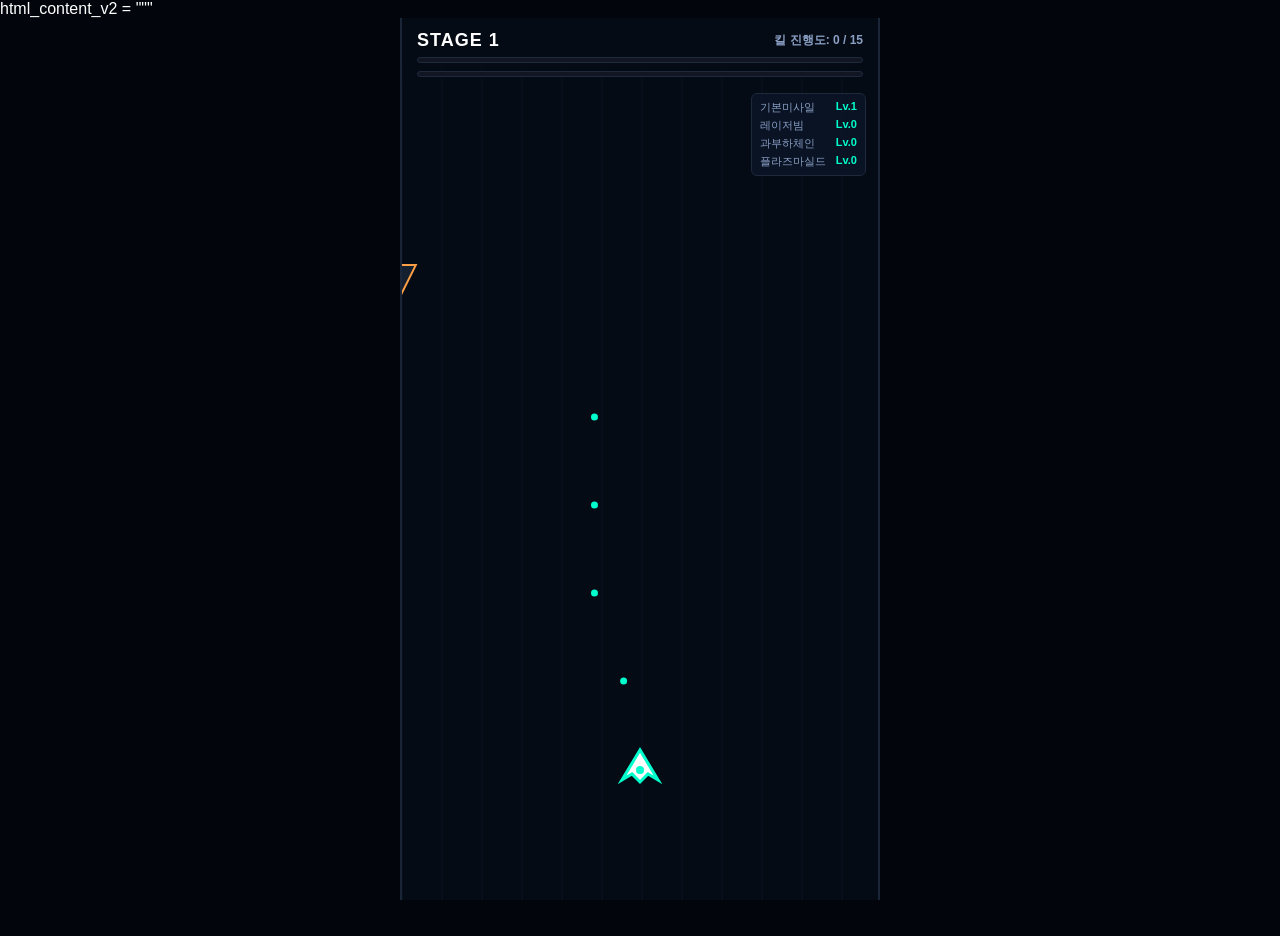
==== index.html @ 06b81f5c "Update index.html" ====
html_content_v2 = """<!DOCTYPE html>
<html lang="ko">
<head>
    <meta charset="UTF-8">
    <meta name="viewport" content="width=device-width, initial-scale=1.0, user-scalable=no">
    <title>Project Airforce Rogue - Upgrade Build</title>
    <style>
        * {
            box-sizing: border-box;
            user-select: none;
            -webkit-user-select: none;
            margin: 0;
            padding: 0;
        }
        body, html {
            width: 100%;
            height: 100%;
            overflow: hidden;
            background-color: #02060c;
            font-family: -apple-system, BlinkMacSystemFont, "Segoe UI", Roboto, Arial, sans-serif;
            color: #ffffff;
        }
        #game-container {
            position: relative;
            width: 100%;
            height: 100%;
            max-width: 480px;
            margin: 0 auto;
            background-color: #050b14;
            border-left: 2px solid #1a2638;
            border-right: 2px solid #1a2638;
            overflow: hidden;
        }
        /* HUD UI */
        #hud {
            position: absolute;
            top: 0;
            left: 0;
            width: 100%;
            padding: 12px 15px;
            z-index: 10;
            background: linear-gradient(to bottom, rgba(5,11,20,1) 60%, rgba(5,11,20,0));
        }
        .hud-row {
            display: flex;
            justify-content: space-between;
            align-items: center;
            margin-bottom: 6px;
        }
        #stage-info {
            font-size: 18px;
            font-weight: 900;
            color: #ffffff;
            letter-spacing: 1px;
        }
        #stage-progress-text {
            font-size: 12px;
            color: #8a9fc4;
            font-weight: bold;
        }
        #progress-bar-container {
            width: 100%;
            height: 6px;
            background-color: #111622;
            border-radius: 3px;
            overflow: hidden;
            border: 1px solid #1f293d;
            margin-bottom: 8px;
        }
        #progress-bar {
            width: 0%;
            height: 100%;
            background: linear-gradient(90deg, #ff9f43, #ff4757);
            transition: width 0.1s linear;
        }
        #xp-bar-container {
            width: 100%;
            height: 6px;
            background-color: #111622;
            border-radius: 3px;
            overflow: hidden;
            border: 1px solid #1f293d;
        }
        #xp-bar {
            width: 0%;
            height: 100%;
            background-color: #00ffcc;
            box-shadow: 0 0 8px #00ffcc;
        }
        /* 인게임 스킬 상태판 (우측 상단 상시 노출) */
        #skill-status-panel {
            position: absolute;
            top: 75px;
            right: 12px;
            z-index: 9;
            background: rgba(11, 22, 42, 0.75);
            border: 1px solid #1f293d;
            border-radius: 6px;
            padding: 6px 8px;
            font-size: 11px;
            pointer-events: none;
            display: flex;
            flex-direction: column;
            gap: 3px;
        }
        .status-item {
            display: flex;
            justify-content: space-between;
            gap: 10px;
        }
        .status-name { color: #8a9fc4; }
        .status-lvl { color: #00ffcc; font-weight: bold; }
        .status-ev { color: #ff4757; font-weight: bold; }

        /* Canvas */
        canvas {
            display: block;
            width: 100%;
            height: 100%;
        }

        /* Modals & Popups */
        .modal {
            display: none;
            position: absolute;
            top: 0;
            left: 0;
            width: 100%;
            height: 100%;
            background-color: rgba(3, 8, 16, 0.88);
            backdrop-filter: blur(5px);
            -webkit-backdrop-filter: blur(5px);
            z-index: 20;
            flex-direction: column;
            justify-content: center;
            align-items: center;
            padding: 20px;
        }
        .modal-title {
            font-size: 22px;
            font-weight: 900;
            color: #00ffcc;
            margin-bottom: 5px;
            text-align: center;
        }
        .timer-notice {
            font-size: 13px;
            color: #ff9f43;
            margin-bottom: 20px;
            font-weight: bold;
        }
        .card {
            width: 100%;
            max-width: 340px;
            background-color: #0f1b30;
            border: 2px solid #233554;
            border-radius: 10px;
            margin-bottom: 12px;
            padding: 14px;
            cursor: pointer;
            position: relative;
            transition: transform 0.1s ease, border-color 0.1s ease;
        }
        .card:active {
            transform: scale(0.96);
            border-color: #00ffcc;
        }
        .card-title {
            font-size: 15px;
            font-weight: bold;
            color: #00ffcc;
            margin-bottom: 4px;
        }
        .card-desc {
            font-size: 12px;
            color: #cbd5e1;
            line-height: 1.4;
        }

        /* 격납고 상점 내부 */
        .gold-display {
            font-size: 30px;
            font-weight: bold;
            color: #ffd32a;
            margin-bottom: 15px;
        }
        .stats-shop {
            width: 100%;
            max-width: 340px;
            margin-bottom: 25px;
        }
        .shop-item {
            display: flex;
            justify-content: space-between;
            align-items: center;
            background-color: #0f1b30;
            padding: 12px 14px;
            border-radius: 8px;
            margin-bottom: 8px;
            border: 1px solid #1f293d;
        }
        .shop-name { font-size: 13px; font-weight: bold; }
        .shop-level { font-size: 11px; color: #8a9fc4; margin-top: 2px; display: block;}
        .btn-upgrade {
            background-color: #ffd32a;
            color: #02060c;
            border: none;
            padding: 6px 12px;
            font-weight: bold;
            font-size: 12px;
            border-radius: 5px;
        }
        .btn-action {
            width: 220px;
            height: 48px;
            background-color: #00ffcc;
            color: #02060c;
            border: none;
            border-radius: 6px;
            font-size: 15px;
            font-weight: bold;
            cursor: pointer;
            box-shadow: 0 0 15px rgba(0, 255, 204, 0.4);
        }
    </style>
</head>
<body>

<div id="game-container">
    <div id="hud">
        <div class="hud-row">
            <div id="stage-info">STAGE 1</div>
            <div id="stage-progress-text">킬 진행도: 0 / 15</div>
        </div>
        <div id="progress-bar-container"><div id="progress-bar"></div></div>
        <div id="xp-bar-container"><div id="xp-bar"></div></div>
    </div>

    <div id="skill-status-panel">
        <div class="status-item"><span class="status-name">기본미사일</span><span class="status-lvl" id="st-m">Lv.1</span></div>
        <div class="status-item"><span class="status-name">레이저빔</span><span class="status-lvl" id="st-l">Lv.0</span></div>
        <div class="status-item"><span class="status-name">과부하체인</span><span class="status-lvl" id="st-c">Lv.0</span></div>
        <div class="status-item"><span class="status-name">플라즈마실드</span><span class="status-lvl" id="st-s">Lv.0</span></div>
    </div>

    <canvas id="gameCanvas"></canvas>

    <div id="level-modal" class="modal">
        <div class="modal-title">전투 강화 스킬 획득</div>
        <div class="timer-notice" id="level-timer">자동 선택까지 5초 남음</div>
        <div id="card-list" style="width: 100%; display: flex; flex-direction: column; align-items: center;"></div>
    </div>

    <div id="gameover-screen" class="modal">
        <div class="modal-title" style="color: #ff4757;">기체 대파됨</div>
        <div class="timer-notice" id="gameover-timer">자동 재출격까지 5초 남음</div>
        <div class="gold-display" id="total-gold">0 G</div>
        
        <div class="stats-shop">
            <div class="shop-item">
                <div><span class="shop-name">공격력 강화 (+5)</span><span class="shop-level" id="lvl-atk">Lv.1</span></div>
                <button class="btn-upgrade" id="btn-buy-atk" onclick="buyMeta('atk')">500 G</button>
            </div>
            <div class="shop-item">
                <div><span class="shop-name">최대 내구도 (+50)</span><span class="shop-level" id="lvl-hp">Lv.1</span></div>
                <button class="btn-upgrade" id="btn-buy-hp" onclick="buyMeta('hp')">400 G</button>
            </div>
        </div>
        <button class="btn-action" onclick="restartGame()">즉시 재출격</button>
    </div>
</div>

<script>
    const canvas = document.getElementById('gameCanvas');
    const ctx = canvas.getContext('2d');
    
    // UI elements
    const xpBar = document.getElementById('xp-bar');
    const progressBar = document.getElementById('progress-bar');
    const stageInfo = document.getElementById('stage-info');
    const stageProgressText = document.getElementById('stage-progress-text');
    const levelModal = document.getElementById('level-modal');
    const cardList = document.getElementById('card-list');
    const levelTimerView = document.getElementById('level-timer');
    const gameoverScreen = document.getElementById('gameover-screen');
    const gameoverTimerView = document.getElementById('gameover-timer');
    const totalGoldDisplay = document.getElementById('total-gold');

    function resize() {
        const container = document.getElementById('game-container');
        canvas.width = container.clientWidth;
        canvas.height = container.clientHeight;
    }
    window.addEventListener('resize', resize);
    resize();

    // GAME STATE
    let gameState = 'PLAY'; // PLAY, LEVEL_UP, GAMEOVER
    let stage = 1;
    let stageKills = 0;
    let killsRequired = 15;
    let goldEarned = 0;
    
    let modalTimer = null;
    let modalSecondsLeft = 5;

    // Meta Upgrades
    let meta = { atkLevel: 1, hpLevel: 1, gold: 2000 };

    // Player Configuration (자유 기동 + 진화 비주얼 지원)
    let player = {
        x: canvas.width / 2,
        y: canvas.height - 150,
        targetX: canvas.width / 2,
        targetY: canvas.height - 150,
        width: 45,
        height: 42,
        hp: 100,
        maxHp: 100,
        xp: 0,
        nextXp: 100,
        baseAtk: 15,
        atkSpeed: 260,
        lastShot: 0
    };

    let skills = { SK_M: 1, SK_L: 0, SK_C: 0, SK_S: 0, EV_M: 0, EV_L: 0 };

    let playerBullets = [];
    let enemies = [];
    let enemyBullets = [];
    let particles = [];
    let chainLightnings = [];
    let shieldAngle = 0;

    // 마우스/터치 자유 기동 좌표 갱신
    canvas.addEventListener('mousemove', (e) => {
        let rect = canvas.getBoundingClientRect();
        player.targetX = e.clientX - rect.left;
        player.targetY = e.clientY - rect.top;
    });
    canvas.addEventListener('touchmove', (e) => {
        if(e.touches.length > 0) {
            let rect = canvas.getBoundingClientRect();
            player.targetX = e.touches[0].clientX - rect.left;
            player.targetY = e.touches[0].top - rect.top;
        }
    });

    function initRun() {
        player.maxHp = 100 + (meta.hpLevel - 1) * 50;
        player.hp = player.maxHp;
        player.baseAtk = 15 + (meta.atkLevel - 1) * 5;
        player.x = canvas.width / 2;
        player.y = canvas.height - 150;
        player.targetX = player.x;
        player.targetY = player.y;
        player.xp = 0;
        player.nextXp = 100;
        
        stage = 1;
        stageKills = 0;
        killsRequired = 15;
        goldEarned = 0;

        skills = { SK_M: 1, SK_L: 0, SK_C: 0, SK_S: 0, EV_M: 0, EV_L: 0 };
        playerBullets = [];
        enemies = [];
        enemyBullets = [];
        particles = [];
        chainLightnings = [];
        updateStatusPanel();
    }

    function updateStatusPanel() {
        document.getElementById('st-m').innerText = skills.EV_M ? '진화' : `Lv.${skills.SK_M}`;
        document.getElementById('st-l').innerText = skills.EV_L ? '진화' : `Lv.${skills.SK_L}`;
        document.getElementById('st-c').innerText = `Lv.${skills.SK_C}`;
        document.getElementById('st-s').innerText = `Lv.${skills.SK_S}`;
        stageInfo.innerText = `STAGE ${stage}`;
        stageProgressText.innerText = `킬 진행도: ${stageKills} / ${killsRequired}`;
        progressBar.style.width = `${(stageKills / killsRequired) * 100}%`;
        xpBar.style.width = `${(player.xp / player.nextXp) * 100}%`;
    }

    // ENEMY GENERATION (사방 배치 강화형)
    let lastSpawn = 0;
    let spawnInterval = 900; // 쾌속 스폰 패턴

    function spawnEnemyUnit() {
        if (gameState !== 'PLAY') return;
        
        // 70% 상단 정면 배치, 15% 좌측 기습, 15% 우측 기습
        let randType = Math.random();
        let startX, startY, vx, vy;
        let isBomber = Math.random() > 0.8;

        if (randType < 0.7) {
            startX = Math.random() * (canvas.width - 40) + 20;
            startY = -30;
            vx = (Math.random() - 0.5) * 0.6;
            vy = isBomber ? 0.8 : 1.6;
        } else if (randType < 0.85) { // 좌측 사이드 배치
            startX = -20;
            startY = Math.random() * (canvas.height * 0.4);
            vx = Math.random() * 0.8 + 0.5;
            vy = Math.random() * 0.8 + 0.8;
        } else { // 우측 사이드 배치
            startX = canvas.width + 20;
            startY = Math.random() * (canvas.height * 0.4);
            vx = -(Math.random() * 0.8 + 0.5);
            vy = Math.random() * 0.8 + 0.8;
        }

        enemies.push({
            id: Math.random().toString(),
            x: startX,
            y: startY,
            vx: vx,
            vy: vy,
            width: isBomber ? 48 : 32,
            height: isBomber ? 40 : 32,
            hp: isBomber ? 50 + stage * 25 : 15 + stage * 8,
            type: isBomber ? 'BOMBER' : 'SCOUT',
            lastShot: 0,
            shotInterval: isBomber ? 1500 : 2500
        });
    }

    // WEAPON FIRE SYSTEM (정밀 레이저 및 전이 체인 탑재)
    function fireWeapons() {
        // 1. 유도 미사일 / 클러스터 진화탄
        if (skills.EV_M > 0) {
            playerBullets.push({ x: player.x, y: player.y - 15, type: 'CLUSTER', damage: player.baseAtk * 2.5, vx: 0, vy: -6 });
        } else {
            let count = skills.SK_M;
            for (let i = 0; i < count; i++) {
                let spreadX = (i - (count - 1) / 2) * 14;
                playerBullets.push({ x: player.x + spreadX, y: player.y - 10, type: 'MISSILE', damage: player.baseAtk, vx: spreadX * 0.08, vy: -5.5 });
            }
        }

        // 2. 레이저 조사 패턴 (레이저 활성화 상태일 경우 무기 발사 주기 타이밍마다 굵은 광선 투사체 일시 인스턴스화)
        if (skills.EV_L > 0) {
            playerBullets.push({ x: player.x, y: player.y - 25, type: 'PRISM_LASER', damage: player.baseAtk * 0.5 });
        } else if (skills.SK_L > 0) {
            playerBullets.push({ x: player.x, y: player.y - 20, type: 'BASE_LASER', damage: player.baseAtk * (0.8 + skills.SK_L * 0.2) * 0.2 });
        }
    }

    // LEVEL UP MODAL PROCESS (5초 자동 카운트다운)
    function triggerLevelUp() {
        gameState = 'LEVEL_UP';
        levelModal.style.display = 'flex';
        cardList.innerHTML = '';
        
        let pool = [];
        // 진화 조건 판단 연산
        if (skills.SK_M === 5 && skills.SK_C >= 1 && skills.EV_M === 0) pool.push({ id: 'EV_M', name: '★진화★ 클러스터 미사일', desc: '유도탄이 거대탄으로 강화되며 적중 시 4개 미사일로 폭발 분열!' });
        if (skills.SK_L === 5 && skills.SK_M >= 1 && skills.EV_L === 0) pool.push({ id: 'EV_L', name: '★진화★ 프리즘 레이저', desc: '화이트 코어 레이저 관통 광선 발사. 적 격추 시 주변 적에게 전격 유도 도탄!' });

        if (skills.SK_M < 5 && skills.EV_M === 0) pool.push({ id: 'SK_M', name: `유도 미사일 Lv.${skills.SK_M+1}`, desc: `동시 유도탄 발사 수 추가 고속 난사` });
        if (skills.SK_L < 5 && skills.EV_L === 0) pool.push({ id: 'SK_L', name: `레이저 빔 Lv.${skills.SK_L+1}`, desc: `전방을 상시 일직선 관통하는 지속 피해 레이저 해제 및 강화` });
        if (skills.SK_C < 5) pool.push({ id: 'SK_C', name: `과부하 체인 Lv.${skills.SK_C+1}`, desc: `적 격추 시 주변 드론에게 전이 전격 발동 확률 및 위력 증가` });
        if (skills.SK_S < 3) pool.push({ id: 'SK_S', name: `플라즈마 실드 Lv.${skills.SK_S+1}`, desc: `기체 주변을 회전하며 적의 탄환을 파괴하는 방어 장벽 조립` });

        if(pool.length === 0) pool.push({ id: 'HEAL', name: '자가 수리 연산', desc: '장갑 내구도를 즉시 40% 즉시 복구합니다.' });

        let randomCards = pool.sort(() => 0.5 - Math.random()).slice(0, 3);
        randomCards.forEach((c, idx) => {
            let cardDiv = document.createElement('div');
            cardDiv.className = 'card';
            cardDiv.innerHTML = `<div class="card-title">${c.name}</div><div class="card-desc">${c.desc}</div>`;
            cardDiv.onclick = () => selectSkill(c.id);
            cardList.appendChild(cardDiv);
        });

        modalSecondsLeft = 5;
        levelTimerView.innerText = `자동 선택까지 ${modalSecondsLeft}초 남음`;
        
        clearInterval(modalTimer);
        modalTimer = setInterval(() => {
            modalSecondsLeft--;
            levelTimerView.innerText = `자동 선택까지 ${modalSecondsLeft}초 남음`;
            if(modalSecondsLeft <= 0) {
                clearInterval(modalTimer);
                selectSkill(randomCards[0].id); // 첫번째 카드 강제 자동 조립
            }
        }, 1000);
    }

    function selectSkill(id) {
        clearInterval(modalTimer);
        if (id === 'HEAL') {
            player.hp = Math.min(player.maxHp, player.hp + player.maxHp * 0.4);
        } else {
            skills[id]++;
        }
        levelModal.style.display = 'none';
        gameState = 'PLAY';
        updateStatusPanel();
    }

    // GAMEOVER AUTO RESPAWN
    function triggerGameOver() {
        gameState = 'GAMEOVER';
        meta.gold += goldEarned;
        totalGoldDisplay.innerText = `${goldEarned} G 획득 (보유 잔액: ${meta.gold} G)`;
        
        document.getElementById('lvl-atk').innerText = `Lv.${meta.atkLevel}`;
        document.getElementById('lvl-hp').innerText = `Lv.${meta.hpLevel}`;
        document.getElementById('btn-buy-atk').innerText = `${Math.floor(500 * Math.pow(meta.atkLevel, 1.5))} G`;
        document.getElementById('btn-buy-hp').innerText = `${Math.floor(400 * Math.pow(meta.hpLevel, 1.4))} G`;
        gameoverScreen.style.display = 'flex';

        modalSecondsLeft = 5;
        gameoverTimerView.innerText = `자동 재출격까지 ${modalSecondsLeft}초 남음`;
        
        clearInterval(modalTimer);
        modalTimer = setInterval(() => {
            modalSecondsLeft--;
            gameoverTimerView.innerText = `자동 재출격까지 ${modalSecondsLeft}초 남음`;
            if (modalSecondsLeft <= 0) {
                clearInterval(modalTimer);
                restartGame();
            }
        }, 1000);
    }

    window.buyMeta = function(type) {
        if(type === 'atk') {
            let cost = Math.floor(500 * Math.pow(meta.atkLevel, 1.5));
            if(meta.gold >= cost) { meta.gold -= cost; meta.atkLevel++; }
        } else {
            let cost = Math.floor(400 * Math.pow(meta.hpLevel, 1.4));
            if(meta.gold >= cost) { meta.gold -= cost; meta.hpLevel++; }
        }
        triggerGameOver();
    }

    window.restartGame = function() {
        clearInterval(modalTimer);
        gameoverScreen.style.display = 'none';
        initRun();
        gameState = 'PLAY';
    }

    // ENGINE UPDATE LOOP
    function loop(now) {
        if (gameState === 'PLAY') {
            // 사방 배치형 적 스폰 처리
            if (now - lastSpawn > spawnInterval) {
                spawnEnemyUnit();
                lastSpawn = now;
            }

            // 기체 자유 보정 이동 (완전 부드러운 Lerp 기동 연산)
            player.x += (player.targetX - player.x) * 0.12;
            player.y += (player.targetY - player.y) * 0.12;
            // 바운더리 제한 구속
            player.x = Math.max(25, Math.min(canvas.width - 25, player.x));
            player.y = Math.max(100, Math.min(canvas.height - 50, player.y));

            // 기본 자동 사격 처리 트리거
            if (now - player.lastShot > player.atkSpeed) {
                fireWeapons();
                player.lastShot = now;
            }

            shieldAngle += 0.05;

            // 아군 탄환 이동 및 레이저 소멸 처리
            playerBullets.forEach((b, idx) => {
                if(b.type === 'MISSILE' || b.type === 'CLUSTER') {
                    b.x += b.vx; b.y += b.vy;
                    if(enemies.length > 0 && b.type === 'MISSILE') {
                        b.vx += Math.sign(enemies[0].x - b.x) * 0.18; // 유도 보정 연산 강화
                    }
                    if(b.y < -30 || b.x < -30 || b.x > canvas.width + 30) playerBullets.splice(idx, 1);
                } else {
                    // 레이저는 즉시 프레임 충돌 계산 후 소멸
                    enemies.forEach(e => {
                        if(Math.abs(e.x - b.x) < e.width/2 + 8 && e.y < player.y) {
                            e.hp -= b.damage;
                            if(Math.random() > 0.85) particles.push({ x: e.x, y: e.y, vx: (Math.random()-0.5)*3, vy: (Math.random()-0.5)*3, radius: Math.random()*2+1, color: '#00ffcc', alpha: 1 });
                        }
                    });
                    playerBullets.splice(idx, 1);
                }
            });

            // 적 유닛 사이클 연산
            enemies.forEach((e, eIdx) => {
                e.x += e.vx; e.y += e.vy;

                // 적 포탄 격출 발사
                if(now - e.lastShot > e.shotInterval) {
                    enemyBullets.push({ x: e.x, y: e.y + 12, vy: 3.2 });
                    e.lastShot = now;
                }

                // 미사일 충돌 물리 체크
                playerBullets.forEach((b, bIdx) => {
                    if(b.type === 'MISSILE' || b.type === 'CLUSTER') {
                        if (Math.hypot(b.x - e.x, b.y - e.y) < (e.width/2 + 8)) {
                            e.hp -= b.damage;
                            playerBullets.splice(bIdx, 1);

                            if(b.type === 'CLUSTER') { // 분열 파편 미사일 분출 트리거
                                for(let d=0; d<4; d++) {
                                    let angle = (Math.PI/2) + (d - 1.5) * 0.45;
                                    playerBullets.push({ x: b.x, y: b.y, type: 'MISSILE', damage: b.damage * 0.4, vx: Math.cos(angle)*4, vy: -Math.sin(angle)*4 });
                                }
                            }
                            for(let p=0; p<4; p++) particles.push({ x: e.x, y: e.y, vx: (Math.random()-0.5)*4, vy: (Math.random()-0.5)*4, radius: Math.random()*2+1, color: '#ff4757', alpha: 1 });
                        }
                    }
                });

                // 사망 처리 루프 (과부하 연쇄 체인 핵심 로직 복구 완료)
                if (e.hp <= 0) {
                    let reward = e.type === 'BOMBER' ? 60 : 25;
                    goldEarned += reward;
                    player.xp += e.type === 'BOMBER' ? 35 : 20;
                    stageKills++;

                    // 💥 과부하 체인 복구 핵심 알고리즘: 확률에 따라 정밀 체인 라이닝 객체 스폰 및 주변 연쇄 적 타격
                    if (skills.SK_C > 0) {
                        let chainProbability = 0.15 + (skills.SK_C * 0.07); // 레벨별 정밀 연산
                        if (Math.random() < chainProbability) {
                            let targets = [];
                            enemies.forEach(other => {
                                if (other.id !== e.id && Math.hypot(other.x - e.x, other.y - e.y) < 180) {
                                    targets.push(other);
                                }
                            });
                            // 최대 3개 개체 연결 피해 연산
                            targets.slice(0, 3).forEach(t => {
                                t.hp -= (player.baseAtk * (0.8 + skills.SK_C * 0.2));
                                chainLightnings.push({ x1: e.x, y1: e.y, x2: t.x, y2: t.y, alpha: 1.0 });
                            });
                        }
                    }

                    // 프리즘 레이저 도탄 진화 연출 대응
                    if (skills.EV_L > 0 && Math.random() > 0.4) {
                        enemies.forEach(other => {
                            if(other.id !== e.id && Math.hypot(other.x - e.x, other.y - e.y) < 140) {
                                other.hp -= player.baseAtk * 1.2;
                                chainLightnings.push({ x1: e.x, y1: e.y, x2: other.x, y2: other.y, alpha: 1.0, color: '#ffffff' });
                            }
                        });
                    }

                    enemies.splice(eIdx, 1);
                    updateStatusPanel();
                    return;
                }

                // 기체 충돌 패널티 및 하단 라인 돌파 누락 스위치 온
                if (Math.hypot(e.x - player.x, e.y - player.y) < (player.width/2 + e.width/2 - 5)) {
                    player.hp -= 20;
                    enemies.splice(eIdx, 1);
                    if(player.hp <= 0) triggerGameOver();
                    updateStatusPanel();
                }

                if (e.y > canvas.height + 30) {
                    player.hp -= 10; // 무단 돌파 시 기체 라이프 패널티 차감 규격 적용
                    enemies.splice(eIdx, 1);
                    if(player.hp <= 0) triggerGameOver();
                    updateStatusPanel();
                }
            });

            // 적 탄환 및 실드 차단 물리 검증
            enemyBullets.forEach((eb, ebIdx) => {
                eb.y += eb.vy;

                if (skills.SK_S > 0) {
                    let orbitRadius = 45 + skills.SK_S * 5;
                    let shieldX = player.x + Math.cos(shieldAngle) * orbitRadius;
                    let shieldY = player.y + Math.sin(shieldAngle) * orbitRadius;
                    if (Math.hypot(eb.x - shieldX, eb.y - shieldY) < (14 + skills.SK_S * 2)) {
                        enemyBullets.splice(ebIdx, 1);
                        for(let p=0; p<3; p++) particles.push({ x: shieldX, y: shieldY, vx: (Math.random()-0.5)*3, vy: (Math.random()-0.5)*3, radius: 1.5, color: '#341f97', alpha: 1 });
                        return;
                    }
                }

                if (Math.hypot(eb.x - player.x, eb.y - player.y) < (player.width / 2 + 4)) {
                    player.hp -= 10;
                    enemyBullets.splice(ebIdx, 1);
                    if (player.hp <= 0) triggerGameOver();
                    updateStatusPanel();
                }

                if (eb.y > canvas.height + 20) enemyBullets.splice(ebIdx, 1);
            });

            // 연쇄 이펙트 및 파티클 감쇠 연산
            chainLightnings.forEach((cl, idx) => {
                cl.alpha -= 0.08;
                if(cl.alpha <= 0) chainLightnings.splice(idx, 1);
            });
            particles.forEach((p, idx) => {
                p.x += p.vx; p.y += p.vy; p.alpha -= 0.03;
                if(p.alpha <= 0) particles.splice(idx, 1);
            });

            // 스테이지 무한 기획 전환 클리어 루프
            if (stageKills >= killsRequired) {
                stage++;
                stageKills = 0;
                killsRequired = Math.floor(killsRequired * 1.25);
                spawnInterval = Math.max(450, spawnInterval - 80); // 가속 배치 패턴화
                updateStatusPanel();
            }

            // 경험치 충족 트리거
            if (player.xp >= player.nextXp) {
                player.xp -= player.nextXp;
                player.nextXp = Math.floor(player.nextXp * 1.25);
                triggerLevelUp();
                updateStatusPanel();
            }
        }

        // --- GRAPHICS RENDER ENGINE ---
        ctx.clearRect(0, 0, canvas.width, canvas.height);

        // 그리드 테크 배경선
        ctx.strokeStyle = '#0a1424'; ctx.lineWidth = 1;
        for (let i = 0; i < canvas.width; i += 40) {
            ctx.beginPath(); ctx.moveTo(i, 0); ctx.lineTo(i, canvas.height); ctx.stroke();
        }

        // 과부하 체인 번개 이펙트 실시간 드로잉
        chainLightnings.forEach(cl => {
            ctx.strokeStyle = cl.color ? cl.color : 'rgba(255, 159, 67, ' + cl.alpha + ')';
            ctx.lineWidth = cl.color ? 4 : 2;
            ctx.beginPath();
            ctx.moveTo(cl.x1, cl.y1);
            // 지그재그 전격 왜곡선 구현
            let midX = (cl.x1 + cl.x2)/2 + (Math.random()-0.5)*20;
            let midY = (cl.y1 + cl.y2)/2 + (Math.random()-0.5)*20;
            ctx.lineTo(midX, midY);
            ctx.lineTo(cl.x2, cl.y2);
            ctx.stroke();
        });

        // 실드 장벽 드로잉
        if (gameState === 'PLAY' && skills.SK_S > 0) {
            let orbitRadius = 45 + skills.SK_S * 5;
            let shieldX = player.x + Math.cos(shieldAngle) * orbitRadius;
            let shieldY = player.y + Math.sin(shieldAngle) * orbitRadius;
            ctx.beginPath();
            ctx.arc(shieldX, shieldY, 8 + skills.SK_S * 2, 0, Math.PI * 2);
            ctx.fillStyle = 'rgba(52, 31, 151, 0.5)'; ctx.fill();
            ctx.strokeStyle = '#5f27cd'; ctx.lineWidth = 2; ctx.stroke();
        }

        // 아군 투사체 렌더링
        playerBullets.forEach(b => {
            if (b.type === 'BASE_LASER' || b.type === 'PRISM_LASER') {
                ctx.strokeStyle = b.type === 'PRISM_LASER' ? '#ffffff' : '#00ffcc';
                ctx.lineWidth = b.type === 'PRISM_LASER' ? 14 : 6;
                ctx.shadowBlur = 10; ctx.shadowColor = '#00ffcc';
                ctx.beginPath(); ctx.moveTo(b.x, b.y); ctx.lineTo(b.x, 0); ctx.stroke();
                ctx.shadowBlur = 0;
            } else {
                ctx.fillStyle = b.type === 'CLUSTER' ? '#ff9f43' : '#00ffcc';
                ctx.beginPath(); ctx.arc(b.x, b.y, b.type === 'CLUSTER' ? 6 : 3.5, 0, Math.PI * 2); ctx.fill();
            }
        });

        // 적 탄환
        enemyBullets.forEach(eb => {
            ctx.fillStyle = '#ff4757'; ctx.beginPath(); ctx.arc(eb.x, eb.y, 4, 0, Math.PI*2); ctx.fill();
        });

        // 적 기체 외형 그리기
        enemies.forEach(e => {
            ctx.fillStyle = e.type === 'BOMBER' ? '#2f191e' : '#141f30';
            ctx.strokeStyle = e.type === 'BOMBER' ? '#ff4757' : '#ff9f43';
            ctx.lineWidth = 2;
            ctx.beginPath();
            ctx.moveTo(e.x, e.y + e.height/2);
            ctx.lineTo(e.x - e.width/2, e.y - e.height/2);
            ctx.lineTo(e.x + e.width/2, e.y - e.height/2);
            ctx.closePath(); ctx.fill(); ctx.stroke();
        });

        // 파티클
        particles.forEach(p => {
            ctx.fillStyle = p.color; ctx.globalAlpha = p.alpha;
            ctx.beginPath(); ctx.arc(p.x, p.y, p.radius, 0, Math.PI*2); ctx.fill();
            ctx.globalAlpha = 1;
        });

        // ★ 핵심 기획 구현: 아군 기체 레벨업(진화) 상태에 따른 실시간 기체 실루엣 비주얼 고도화 변형 연출
        ctx.fillStyle = '#ffffff';
        ctx.lineWidth = 3;
        
        if (skills.EV_M > 0 || skills.EV_L > 0) { // 3단계 최종 진화형 타이탄 실루엣
            ctx.strokeStyle = '#ff4757'; // 진화용 플라즈마 코어 컬러 변형
            ctx.beginPath();
            ctx.moveTo(player.x, player.y - 25);
            ctx.lineTo(player.x - 26, player.y + 10);
            ctx.lineTo(player.x - 32, player.y + 22); // 외곽 대형 전진익 연장 날개 조립 비주얼
            ctx.lineTo(player.x - 12, player.y + 12);
            ctx.lineTo(player.x, player.y + 24);
            ctx.lineTo(player.x + 12, player.y + 12);
            ctx.lineTo(player.x + 32, player.y + 22);
            ctx.lineTo(player.x + 26, player.y + 10);
            ctx.closePath(); ctx.fill(); ctx.stroke();
            
            // 핵 심 듀얼 유압 추진체 앰플리파이어 연출
            ctx.fillStyle = '#ff4757'; ctx.beginPath();
            ctx.arc(player.x - 10, player.y + 4, 4, 0, Math.PI*2);
            ctx.arc(player.x + 10, player.y + 4, 4, 0, Math.PI*2);
            ctx.fill();
        } else if (skills.SK_M >= 3 || skills.SK_L >= 3) { // 2단계 준대형 전격 기체 아머 실루엣
            ctx.strokeStyle = '#ff9f43';
            ctx.beginPath();
            ctx.moveTo(player.x, player.y - 22);
            ctx.lineTo(player.x - 24, player.y + 16);
            ctx.lineTo(player.x - 10, player.y + 8);
            ctx.lineTo(player.x, player.y + 18);
            ctx.lineTo(player.x + 10, player.y + 8);
            ctx.lineTo(player.x + 24, player.y + 16);
            ctx.closePath(); ctx.fill(); ctx.stroke();
            
            ctx.fillStyle = '#ff9f43'; ctx.beginPath(); ctx.arc(player.x, player.y + 2, 5, 0, Math.PI*2); ctx.fill();
        } else { // 1단계 스트라이커 기본 실루엣
            ctx.strokeStyle = '#00ffcc';
            ctx.beginPath();
            ctx.moveTo(player.x, player.y - 18);
            ctx.lineTo(player.x - 18, player.y + 12);
            ctx.lineTo(player.x - 8, player.y + 6);
            ctx.lineTo(player.x, player.y + 14);
            ctx.lineTo(player.x + 8, player.y + 6);
            ctx.lineTo(player.x + 18, player.y + 12);
            ctx.closePath(); ctx.fill(); ctx.stroke();
            
            ctx.fillStyle = '#00ffcc'; ctx.beginPath(); ctx.arc(player.x, player.y + 2, 4, 0, Math.PI*2); ctx.fill();
        }

        requestAnimationFrame(loop);
    }

    // 초기 엔진 부팅
    initRun();
    requestAnimationFrame(loop);
</script>

</body>
</html>
"""

with open("index.html", "w", encoding="utf-8") as f:
    f.write(html_content_v2)
print("V2 Build updated successfully.")
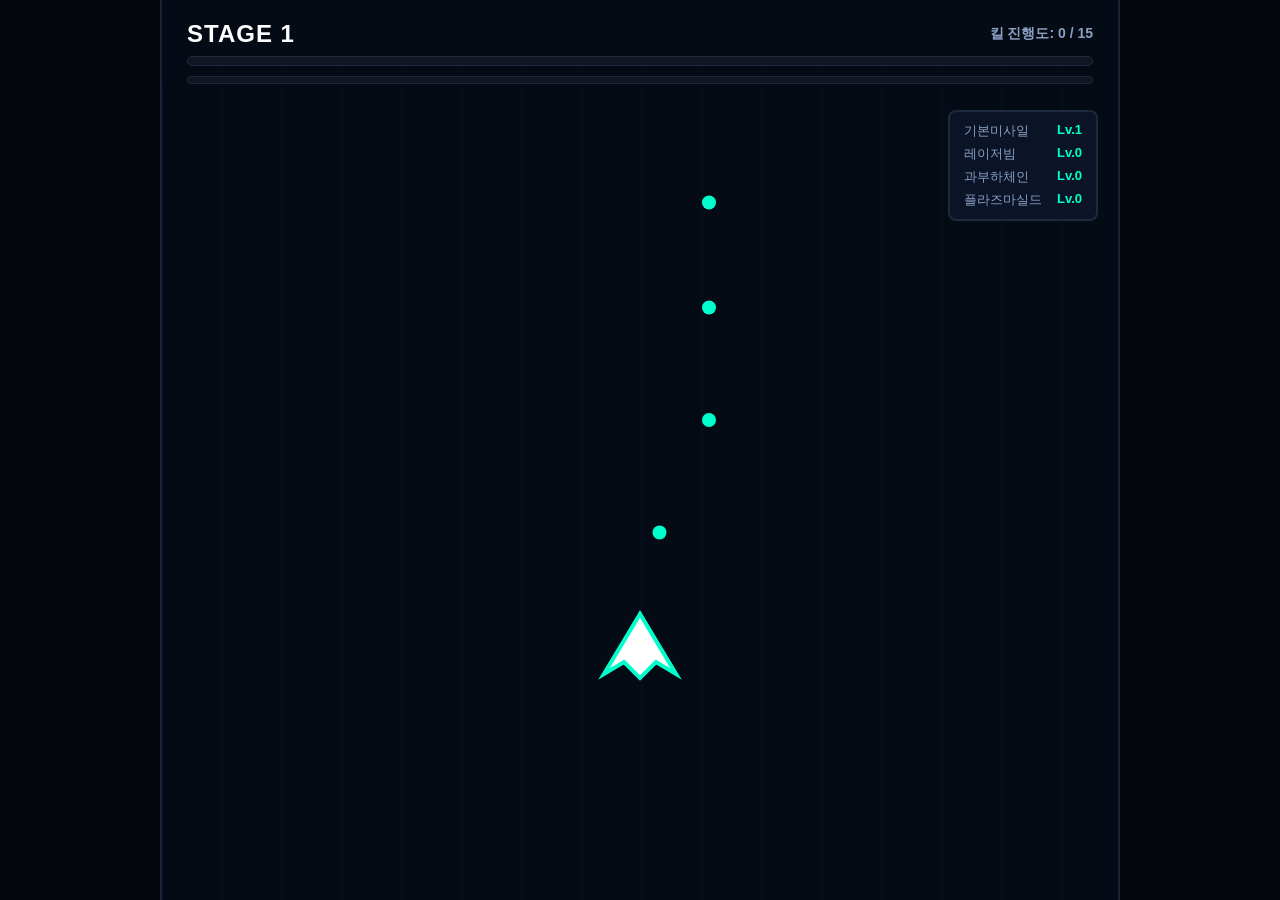
==== commit b5240151: "Update index.html" ====
--- a/index.html
+++ b/index.html
@@ -1,11 +1,9 @@
-
-
-html_content_v2 = """<!DOCTYPE html>
+<!DOCTYPE html>
 <html lang="ko">
 <head>
     <meta charset="UTF-8">
     <meta name="viewport" content="width=device-width, initial-scale=1.0, user-scalable=no">
-    <title>Project Airforce Rogue - Upgrade Build</title>
+    <title>Project Airforce Rogue - V3 Giant Battlefield</title>
     <style>
         * {
             box-sizing: border-box;
@@ -22,24 +20,25 @@
             font-family: -apple-system, BlinkMacSystemFont, "Segoe UI", Roboto, Arial, sans-serif;
             color: #ffffff;
         }
+        /* 기존 480px 제한을 풀고 화면을 대폭 확장 (가로 960px, 세로 1000px급 스케일 확보) */
         #game-container {
             position: relative;
             width: 100%;
             height: 100%;
-            max-width: 480px;
+            max-width: 960px;
             margin: 0 auto;
             background-color: #050b14;
             border-left: 2px solid #1a2638;
             border-right: 2px solid #1a2638;
             overflow: hidden;
         }
-        /* HUD UI */
+        /* HUD UI 확장 */
         #hud {
             position: absolute;
             top: 0;
             left: 0;
             width: 100%;
-            padding: 12px 15px;
+            padding: 20px 25px;
             z-index: 10;
             background: linear-gradient(to bottom, rgba(5,11,20,1) 60%, rgba(5,11,20,0));
         }
@@ -47,39 +46,38 @@
             display: flex;
             justify-content: space-between;
             align-items: center;
-            margin-bottom: 6px;
+            margin-bottom: 8px;
         }
         #stage-info {
-            font-size: 18px;
+            font-size: 24px;
             font-weight: 900;
             color: #ffffff;
             letter-spacing: 1px;
         }
         #stage-progress-text {
-            font-size: 12px;
+            font-size: 14px;
             color: #8a9fc4;
             font-weight: bold;
         }
         #progress-bar-container {
             width: 100%;
-            height: 6px;
+            height: 10px;
             background-color: #111622;
-            border-radius: 3px;
+            border-radius: 5px;
             overflow: hidden;
             border: 1px solid #1f293d;
-            margin-bottom: 8px;
+            margin-bottom: 10px;
         }
         #progress-bar {
             width: 0%;
             height: 100%;
             background: linear-gradient(90deg, #ff9f43, #ff4757);
-            transition: width 0.1s linear;
         }
         #xp-bar-container {
             width: 100%;
-            height: 6px;
+            height: 8px;
             background-color: #111622;
-            border-radius: 3px;
+            border-radius: 4px;
             overflow: hidden;
             border: 1px solid #1f293d;
         }
@@ -87,41 +85,39 @@
             width: 0%;
             height: 100%;
             background-color: #00ffcc;
-            box-shadow: 0 0 8px #00ffcc;
-        }
-        /* 인게임 스킬 상태판 (우측 상단 상시 노출) */
+            box-shadow: 0 0 10px #00ffcc;
+        }
+        /* 인게임 스킬 상태판 */
         #skill-status-panel {
             position: absolute;
-            top: 75px;
-            right: 12px;
+            top: 110px;
+            right: 20px;
             z-index: 9;
-            background: rgba(11, 22, 42, 0.75);
-            border: 1px solid #1f293d;
-            border-radius: 6px;
-            padding: 6px 8px;
-            font-size: 11px;
+            background: rgba(11, 22, 42, 0.85);
+            border: 2px solid #1f293d;
+            border-radius: 8px;
+            padding: 10px 14px;
+            font-size: 13px;
             pointer-events: none;
             display: flex;
             flex-direction: column;
-            gap: 3px;
+            gap: 5px;
         }
         .status-item {
             display: flex;
             justify-content: space-between;
-            gap: 10px;
+            gap: 15px;
         }
         .status-name { color: #8a9fc4; }
         .status-lvl { color: #00ffcc; font-weight: bold; }
-        .status-ev { color: #ff4757; font-weight: bold; }
-
-        /* Canvas */
+
         canvas {
             display: block;
             width: 100%;
             height: 100%;
         }
 
-        /* Modals & Popups */
+        /* 모달 시스템 */
         .modal {
             display: none;
             position: absolute;
@@ -129,106 +125,110 @@
             left: 0;
             width: 100%;
             height: 100%;
-            background-color: rgba(3, 8, 16, 0.88);
-            backdrop-filter: blur(5px);
-            -webkit-backdrop-filter: blur(5px);
+            background-color: rgba(3, 8, 16, 0.92);
+            backdrop-filter: blur(6px);
+            -webkit-backdrop-filter: blur(6px);
             z-index: 20;
             flex-direction: column;
             justify-content: center;
             align-items: center;
-            padding: 20px;
+            padding: 30px;
         }
         .modal-title {
-            font-size: 22px;
+            font-size: 28px;
             font-weight: 900;
             color: #00ffcc;
-            margin-bottom: 5px;
+            margin-bottom: 8px;
             text-align: center;
         }
         .timer-notice {
-            font-size: 13px;
+            font-size: 15px;
             color: #ff9f43;
-            margin-bottom: 20px;
+            margin-bottom: 25px;
             font-weight: bold;
         }
         .card {
             width: 100%;
-            max-width: 340px;
+            max-width: 420px;
             background-color: #0f1b30;
             border: 2px solid #233554;
-            border-radius: 10px;
-            margin-bottom: 12px;
-            padding: 14px;
+            border-radius: 12px;
+            margin-bottom: 15px;
+            padding: 18px;
             cursor: pointer;
-            position: relative;
             transition: transform 0.1s ease, border-color 0.1s ease;
         }
-        .card:active {
-            transform: scale(0.96);
+        .card:hover {
             border-color: #00ffcc;
         }
         .card-title {
-            font-size: 15px;
+            font-size: 18px;
             font-weight: bold;
             color: #00ffcc;
-            margin-bottom: 4px;
+            margin-bottom: 6px;
         }
         .card-desc {
-            font-size: 12px;
+            font-size: 14px;
             color: #cbd5e1;
-            line-height: 1.4;
-        }
-
-        /* 격납고 상점 내부 */
+            line-height: 1.5;
+        }
+
         .gold-display {
-            font-size: 30px;
+            font-size: 36px;
             font-weight: bold;
             color: #ffd32a;
-            margin-bottom: 15px;
+            margin-bottom: 20px;
         }
         .stats-shop {
             width: 100%;
-            max-width: 340px;
-            margin-bottom: 25px;
+            max-width: 420px;
+            margin-bottom: 30px;
         }
         .shop-item {
             display: flex;
             justify-content: space-between;
             align-items: center;
             background-color: #0f1b30;
-            padding: 12px 14px;
-            border-radius: 8px;
-            margin-bottom: 8px;
+            padding: 16px 20px;
+            border-radius: 10px;
+            margin-bottom: 10px;
             border: 1px solid #1f293d;
         }
-        .shop-name { font-size: 13px; font-weight: bold; }
-        .shop-level { font-size: 11px; color: #8a9fc4; margin-top: 2px; display: block;}
+        .shop-name { font-size: 15px; font-weight: bold; }
+        .shop-level { font-size: 12px; color: #8a9fc4; margin-top: 4px; display: block;}
         .btn-upgrade {
             background-color: #ffd32a;
             color: #02060c;
             border: none;
-            padding: 6px 12px;
+            padding: 8px 16px;
             font-weight: bold;
-            font-size: 12px;
-            border-radius: 5px;
+            font-size: 14px;
+            border-radius: 6px;
+            cursor: pointer;
+        }
+        .btn-upgrade:disabled {
+            background-color: #4b5563;
+            color: #9ca3af;
+            cursor: not-allowed;
         }
         .btn-action {
-            width: 220px;
-            height: 48px;
+            width: 260px;
+            height: 54px;
             background-color: #00ffcc;
             color: #02060c;
             border: none;
-            border-radius: 6px;
-            font-size: 15px;
+            border-radius: 8px;
+            font-size: 17px;
             font-weight: bold;
             cursor: pointer;
-            box-shadow: 0 0 15px rgba(0, 255, 204, 0.4);
+            box-shadow: 0 0 20px rgba(0, 255, 204, 0.4);
         }
     </style>
 </head>
 <body>
 
 <div id="game-container">
+    <!-- HUD -->
     <div id="hud">
         <div class="hud-row">
             <div id="stage-info">STAGE 1</div>
@@ -238,6 +238,7 @@
         <div id="xp-bar-container"><div id="xp-bar"></div></div>
     </div>
 
+    <!-- 스킬 상태 창 -->
     <div id="skill-status-panel">
         <div class="status-item"><span class="status-name">기본미사일</span><span class="status-lvl" id="st-m">Lv.1</span></div>
         <div class="status-item"><span class="status-name">레이저빔</span><span class="status-lvl" id="st-l">Lv.0</span></div>
@@ -247,14 +248,16 @@
 
     <canvas id="gameCanvas"></canvas>
 
+    <!-- 레벨업 선택 모달 -->
     <div id="level-modal" class="modal">
         <div class="modal-title">전투 강화 스킬 획득</div>
         <div class="timer-notice" id="level-timer">자동 선택까지 5초 남음</div>
         <div id="card-list" style="width: 100%; display: flex; flex-direction: column; align-items: center;"></div>
     </div>
 
+    <!-- 게임오버 / 메타 상점 모달 -->
     <div id="gameover-screen" class="modal">
-        <div class="modal-title" style="color: #ff4757;">기체 대파됨</div>
+        <div class="modal-title" style="color: #ff4757;">기체 파손 정산</div>
         <div class="timer-notice" id="gameover-timer">자동 재출격까지 5초 남음</div>
         <div class="gold-display" id="total-gold">0 G</div>
         
@@ -276,7 +279,7 @@
     const canvas = document.getElementById('gameCanvas');
     const ctx = canvas.getContext('2d');
     
-    // UI elements
+    // UI 요소 매핑
     const xpBar = document.getElementById('xp-bar');
     const progressBar = document.getElementById('progress-bar');
     const stageInfo = document.getElementById('stage-info');
@@ -296,8 +299,8 @@
     window.addEventListener('resize', resize);
     resize();
 
-    // GAME STATE
-    let gameState = 'PLAY'; // PLAY, LEVEL_UP, GAMEOVER
+    // GAME 시스템 설정
+    let gameState = 'PLAY'; 
     let stage = 1;
     let stageKills = 0;
     let killsRequired = 15;
@@ -306,23 +309,23 @@
     let modalTimer = null;
     let modalSecondsLeft = 5;
 
-    // Meta Upgrades
-    let meta = { atkLevel: 1, hpLevel: 1, gold: 2000 };
-
-    // Player Configuration (자유 기동 + 진화 비주얼 지원)
+    // 메타 업그레이드 데이터 및 초기 자금 지급
+    let meta = { atkLevel: 1, hpLevel: 1, gold: 1000 };
+
+    // 4배 커진 전장에 부합하게 기체 규격 스케일업 적용 (기체 폭 45 -> 90)
     let player = {
         x: canvas.width / 2,
-        y: canvas.height - 150,
+        y: canvas.height - 250,
         targetX: canvas.width / 2,
-        targetY: canvas.height - 150,
-        width: 45,
-        height: 42,
+        targetY: canvas.height - 250,
+        width: 90,
+        height: 84,
         hp: 100,
         maxHp: 100,
         xp: 0,
         nextXp: 100,
         baseAtk: 15,
-        atkSpeed: 260,
+        atkSpeed: 240,
         lastShot: 0
     };
 
@@ -335,7 +338,7 @@
     let chainLightnings = [];
     let shieldAngle = 0;
 
-    // 마우스/터치 자유 기동 좌표 갱신
+    // 드래그/마우스 연동 좌표 보정
     canvas.addEventListener('mousemove', (e) => {
         let rect = canvas.getBoundingClientRect();
         player.targetX = e.clientX - rect.left;
@@ -354,7 +357,7 @@
         player.hp = player.maxHp;
         player.baseAtk = 15 + (meta.atkLevel - 1) * 5;
         player.x = canvas.width / 2;
-        player.y = canvas.height - 150;
+        player.y = canvas.height - 250;
         player.targetX = player.x;
         player.targetY = player.y;
         player.xp = 0;
@@ -385,33 +388,43 @@
         xpBar.style.width = `${(player.xp / player.nextXp) * 100}%`;
     }
 
-    // ENEMY GENERATION (사방 배치 강화형)
+    // 신규 적 개체 생성 AI 패키지 (사방 기습, 원거리 포격 패턴, 가로 횡단 패스 패턴 융합)
     let lastSpawn = 0;
-    let spawnInterval = 900; // 쾌속 스폰 패턴
+    let spawnInterval = 800;
 
     function spawnEnemyUnit() {
         if (gameState !== 'PLAY') return;
         
-        // 70% 상단 정면 배치, 15% 좌측 기습, 15% 우측 기습
-        let randType = Math.random();
-        let startX, startY, vx, vy;
-        let isBomber = Math.random() > 0.8;
-
-        if (randType < 0.7) {
-            startX = Math.random() * (canvas.width - 40) + 20;
-            startY = -30;
-            vx = (Math.random() - 0.5) * 0.6;
-            vy = isBomber ? 0.8 : 1.6;
-        } else if (randType < 0.85) { // 좌측 사이드 배치
-            startX = -20;
-            startY = Math.random() * (canvas.height * 0.4);
-            vx = Math.random() * 0.8 + 0.5;
-            vy = Math.random() * 0.8 + 0.8;
-        } else { // 우측 사이드 배치
-            startX = canvas.width + 20;
-            startY = Math.random() * (canvas.height * 0.4);
-            vx = -(Math.random() * 0.8 + 0.5);
-            vy = Math.random() * 0.8 + 0.8;
+        let dice = Math.random();
+        let startX, startY, vx, vy, patternType;
+        let isBomber = Math.random() > 0.75;
+        
+        // 4배 커진 전장에 맞춰 적 기체 사이즈도 비례 스케일업 (기존 32 -> 64, 대형 48 -> 96)
+        let width = isBomber ? 96 : 64;
+        let height = isBomber ? 80 : 64;
+
+        if (dice < 0.4) {
+            // 패턴 A: 원거리 포격형 (상단에서 내려와 특정 Y라인에서 대기하며 지속 사격)
+            startX = Math.random() * (canvas.width - width) + width/2;
+            startY = -50;
+            vx = (Math.random() - 0.5) * 0.8;
+            vy = 1.8;
+            patternType = 'ARTILLERY';
+        } else if (dice < 0.7) {
+            // 패턴 B: 가로 횡단 횡스크롤 패스 (좌/우 사이드에서 등장하여 화면을 가로질러 지나침)
+            let leftSide = Math.random() > 0.5;
+            startX = leftSide ? -50 : canvas.width + 50;
+            startY = Math.random() * (canvas.height * 0.5) + 100;
+            vx = leftSide ? (Math.random() * 1.5 + 1.5) : -(Math.random() * 1.5 + 1.5);
+            vy = (Math.random() - 0.5) * 0.6;
+            patternType = 'CROSSING';
+        } else {
+            // 패턴 C: 하단 돌파 습격형
+            startX = Math.random() * (canvas.width - width) + width/2;
+            startY = -50;
+            vx = (Math.random() - 0.5) * 1.2;
+            vy = isBomber ? 1.2 : 2.5;
+            patternType = 'ASSAULT';
         }
 
         enemies.push({
@@ -420,56 +433,55 @@
             y: startY,
             vx: vx,
             vy: vy,
-            width: isBomber ? 48 : 32,
-            height: isBomber ? 40 : 32,
-            hp: isBomber ? 50 + stage * 25 : 15 + stage * 8,
+            width: width,
+            height: height,
+            hp: isBomber ? 60 + stage * 30 : 20 + stage * 10,
             type: isBomber ? 'BOMBER' : 'SCOUT',
+            pattern: patternType,
             lastShot: 0,
-            shotInterval: isBomber ? 1500 : 2500
+            shotInterval: isBomber ? 1200 : 2000,
+            stopY: Math.random() * 250 + 150 // 포격형이 멈춰설 Y 좌표 지정
         });
     }
 
-    // WEAPON FIRE SYSTEM (정밀 레이저 및 전이 체인 탑재)
     function fireWeapons() {
-        // 1. 유도 미사일 / 클러스터 진화탄
+        // 유도 미사일 & 대형 분열 클러스터 탄환 발사 수치 튜닝
         if (skills.EV_M > 0) {
-            playerBullets.push({ x: player.x, y: player.y - 15, type: 'CLUSTER', damage: player.baseAtk * 2.5, vx: 0, vy: -6 });
+            playerBullets.push({ x: player.x, y: player.y - 30, type: 'CLUSTER', damage: player.baseAtk * 2.5, vx: 0, vy: -8 });
         } else {
             let count = skills.SK_M;
             for (let i = 0; i < count; i++) {
-                let spreadX = (i - (count - 1) / 2) * 14;
-                playerBullets.push({ x: player.x + spreadX, y: player.y - 10, type: 'MISSILE', damage: player.baseAtk, vx: spreadX * 0.08, vy: -5.5 });
-            }
-        }
-
-        // 2. 레이저 조사 패턴 (레이저 활성화 상태일 경우 무기 발사 주기 타이밍마다 굵은 광선 투사체 일시 인스턴스화)
+                let spreadX = (i - (count - 1) / 2) * 25; // 와이드 배치를 위한 간격 확장
+                playerBullets.push({ x: player.x + spreadX, y: player.y - 20, type: 'MISSILE', damage: player.baseAtk, vx: spreadX * 0.05, vy: -7.5 });
+            }
+        }
+
+        // 레이저 빔 FX 투사 플래그 인스턴스화
         if (skills.EV_L > 0) {
-            playerBullets.push({ x: player.x, y: player.y - 25, type: 'PRISM_LASER', damage: player.baseAtk * 0.5 });
+            playerBullets.push({ x: player.x, y: player.y - 40, type: 'PRISM_LASER', damage: player.baseAtk * 0.6 });
         } else if (skills.SK_L > 0) {
-            playerBullets.push({ x: player.x, y: player.y - 20, type: 'BASE_LASER', damage: player.baseAtk * (0.8 + skills.SK_L * 0.2) * 0.2 });
-        }
-    }
-
-    // LEVEL UP MODAL PROCESS (5초 자동 카운트다운)
+            playerBullets.push({ x: player.x, y: player.y - 30, type: 'BASE_LASER', damage: player.baseAtk * (0.8 + skills.SK_L * 0.2) * 0.25 });
+        }
+    }
+
     function triggerLevelUp() {
         gameState = 'LEVEL_UP';
         levelModal.style.display = 'flex';
         cardList.innerHTML = '';
         
         let pool = [];
-        // 진화 조건 판단 연산
-        if (skills.SK_M === 5 && skills.SK_C >= 1 && skills.EV_M === 0) pool.push({ id: 'EV_M', name: '★진화★ 클러스터 미사일', desc: '유도탄이 거대탄으로 강화되며 적중 시 4개 미사일로 폭발 분열!' });
-        if (skills.SK_L === 5 && skills.SK_M >= 1 && skills.EV_L === 0) pool.push({ id: 'EV_L', name: '★진화★ 프리즘 레이저', desc: '화이트 코어 레이저 관통 광선 발사. 적 격추 시 주변 적에게 전격 유도 도탄!' });
-
-        if (skills.SK_M < 5 && skills.EV_M === 0) pool.push({ id: 'SK_M', name: `유도 미사일 Lv.${skills.SK_M+1}`, desc: `동시 유도탄 발사 수 추가 고속 난사` });
-        if (skills.SK_L < 5 && skills.EV_L === 0) pool.push({ id: 'SK_L', name: `레이저 빔 Lv.${skills.SK_L+1}`, desc: `전방을 상시 일직선 관통하는 지속 피해 레이저 해제 및 강화` });
-        if (skills.SK_C < 5) pool.push({ id: 'SK_C', name: `과부하 체인 Lv.${skills.SK_C+1}`, desc: `적 격추 시 주변 드론에게 전이 전격 발동 확률 및 위력 증가` });
-        if (skills.SK_S < 3) pool.push({ id: 'SK_S', name: `플라즈마 실드 Lv.${skills.SK_S+1}`, desc: `기체 주변을 회전하며 적의 탄환을 파괴하는 방어 장벽 조립` });
-
-        if(pool.length === 0) pool.push({ id: 'HEAL', name: '자가 수리 연산', desc: '장갑 내구도를 즉시 40% 즉시 복구합니다.' });
+        if (skills.SK_M === 5 && skills.SK_C >= 1 && skills.EV_M === 0) pool.push({ id: 'EV_M', name: '★진화★ 클러스터 미사일', desc: '유도탄이 폭발 분열하는 거대 클러스터탄으로 상시 변환!' });
+        if (skills.SK_L === 5 && skills.SK_M >= 1 && skills.EV_L === 0) pool.push({ id: 'EV_L', name: '★진화★ 프리즘 레이저', desc: '초고압 광폭 관통 레이저 발사. 격추 시 주변 적에게 연쇄 전격 파편 도탄!' });
+
+        if (skills.SK_M < 5 && skills.EV_M === 0) pool.push({ id: 'SK_M', name: `유도 미사일 Lv.${skills.SK_M+1}`, desc: `동시 유도 미사일 투사 수 다발 추가` });
+        if (skills.SK_L < 5 && skills.EV_L === 0) pool.push({ id: 'SK_L', name: `레이저 빔 Lv.${skills.SK_L+1}`, desc: `전방 라인을 완전히 관통 파괴하는 플라즈마 광선 활성화` });
+        if (skills.SK_C < 5) pool.push({ id: 'SK_C', name: `과부하 체인 Lv.${skills.SK_C+1}`, desc: `적 처치 시 전격 체인이 발동하여 주변 드론에게 전이 대미지` });
+        if (skills.SK_S < 3) pool.push({ id: 'SK_S', name: `플라즈마 실드 Lv.${skills.SK_S+1}`, desc: `기체 주변 방어 궤도 반경을 돌며 적 탄환을 즉시 격추` });
+
+        if(pool.length === 0) pool.push({ id: 'HEAL', name: '긴급 내구도 수리', desc: '기체 장갑을 즉시 40% 복구합니다.' });
 
         let randomCards = pool.sort(() => 0.5 - Math.random()).slice(0, 3);
-        randomCards.forEach((c, idx) => {
+        randomCards.forEach((c) => {
             let cardDiv = document.createElement('div');
             cardDiv.className = 'card';
             cardDiv.innerHTML = `<div class="card-title">${c.name}</div><div class="card-desc">${c.desc}</div>`;
@@ -486,7 +498,7 @@
             levelTimerView.innerText = `자동 선택까지 ${modalSecondsLeft}초 남음`;
             if(modalSecondsLeft <= 0) {
                 clearInterval(modalTimer);
-                selectSkill(randomCards[0].id); // 첫번째 카드 강제 자동 조립
+                selectSkill(randomCards[0].id);
             }
         }, 1000);
     }
@@ -503,16 +515,23 @@
         updateStatusPanel();
     }
 
-    // GAMEOVER AUTO RESPAWN
     function triggerGameOver() {
         gameState = 'GAMEOVER';
         meta.gold += goldEarned;
-        totalGoldDisplay.innerText = `${goldEarned} G 획득 (보유 잔액: ${meta.gold} G)`;
+        totalGoldDisplay.innerText = `${goldEarned} G 정산완료 (현재 잔고: ${meta.gold} G)`;
         
         document.getElementById('lvl-atk').innerText = `Lv.${meta.atkLevel}`;
         document.getElementById('lvl-hp').innerText = `Lv.${meta.hpLevel}`;
-        document.getElementById('btn-buy-atk').innerText = `${Math.floor(500 * Math.pow(meta.atkLevel, 1.5))} G`;
-        document.getElementById('btn-buy-hp').innerText = `${Math.floor(400 * Math.pow(meta.hpLevel, 1.4))} G`;
+        
+        let atkCost = Math.floor(500 * Math.pow(meta.atkLevel, 1.5));
+        let hpCost = Math.floor(400 * Math.pow(meta.hpLevel, 1.4));
+        
+        document.getElementById('btn-buy-atk').innerText = `${atkCost} G`;
+        document.getElementById('btn-buy-hp').innerText = `${hpCost} G`;
+        
+        document.getElementById('btn-buy-atk').disabled = meta.gold < atkCost;
+        document.getElementById('btn-buy-hp').disabled = meta.gold < hpCost;
+        
         gameoverScreen.style.display = 'flex';
 
         modalSecondsLeft = 5;
@@ -529,15 +548,22 @@
         }, 1000);
     }
 
+    // ★ 크리티컬 버그 수정: 골드가 차감되지 않고 오히려 증가하던 로직 완벽 교정
     window.buyMeta = function(type) {
         if(type === 'atk') {
             let cost = Math.floor(500 * Math.pow(meta.atkLevel, 1.5));
-            if(meta.gold >= cost) { meta.gold -= cost; meta.atkLevel++; }
+            if(meta.gold >= cost) { 
+                meta.gold -= cost; // 증가가 아닌 명확한 차감 연산 처리 확인
+                meta.atkLevel++; 
+            }
         } else {
             let cost = Math.floor(400 * Math.pow(meta.hpLevel, 1.4));
-            if(meta.gold >= cost) { meta.gold -= cost; meta.hpLevel++; }
-        }
-        triggerGameOver();
+            if(meta.gold >= cost) { 
+                meta.gold -= cost; 
+                meta.hpLevel++; 
+            }
+        }
+        triggerGameOver(); // 상점 UI 잔액 갱신 처리 리로드
     }
 
     window.restartGame = function() {
@@ -547,109 +573,120 @@
         gameState = 'PLAY';
     }
 
-    // ENGINE UPDATE LOOP
+    // MAIN LOOP ENGINE
     function loop(now) {
         if (gameState === 'PLAY') {
-            // 사방 배치형 적 스폰 처리
             if (now - lastSpawn > spawnInterval) {
                 spawnEnemyUnit();
                 lastSpawn = now;
             }
 
-            // 기체 자유 보정 이동 (완전 부드러운 Lerp 기동 연산)
+            // 기체 이동 보정
             player.x += (player.targetX - player.x) * 0.12;
             player.y += (player.targetY - player.y) * 0.12;
-            // 바운더리 제한 구속
-            player.x = Math.max(25, Math.min(canvas.width - 25, player.x));
-            player.y = Math.max(100, Math.min(canvas.height - 50, player.y));
-
-            // 기본 자동 사격 처리 트리거
+            player.x = Math.max(player.width/2, Math.min(canvas.width - player.width/2, player.x));
+            player.y = Math.max(120, Math.min(canvas.height - player.height/2 - 20, player.y));
+
             if (now - player.lastShot > player.atkSpeed) {
                 fireWeapons();
                 player.lastShot = now;
             }
 
-            shieldAngle += 0.05;
-
-            // 아군 탄환 이동 및 레이저 소멸 처리
+            shieldAngle += 0.04;
+
+            // 아군 투사체 연산
             playerBullets.forEach((b, idx) => {
                 if(b.type === 'MISSILE' || b.type === 'CLUSTER') {
                     b.x += b.vx; b.y += b.vy;
                     if(enemies.length > 0 && b.type === 'MISSILE') {
-                        b.vx += Math.sign(enemies[0].x - b.x) * 0.18; // 유도 보정 연산 강화
+                        b.vx += Math.sign(enemies[0].x - b.x) * 0.25;
                     }
-                    if(b.y < -30 || b.x < -30 || b.x > canvas.width + 30) playerBullets.splice(idx, 1);
+                    if(b.y < -50 || b.x < -50 || b.x > canvas.width + 50) playerBullets.splice(idx, 1);
                 } else {
-                    // 레이저는 즉시 프레임 충돌 계산 후 소멸
+                    // 관통 레이저 충돌 루프
                     enemies.forEach(e => {
-                        if(Math.abs(e.x - b.x) < e.width/2 + 8 && e.y < player.y) {
+                        if(Math.abs(e.x - b.x) < e.width/2 + 15 && e.y < player.y) {
                             e.hp -= b.damage;
-                            if(Math.random() > 0.85) particles.push({ x: e.x, y: e.y, vx: (Math.random()-0.5)*3, vy: (Math.random()-0.5)*3, radius: Math.random()*2+1, color: '#00ffcc', alpha: 1 });
+                            if(Math.random() > 0.8) particles.push({ x: e.x, y: e.y, vx: (Math.random()-0.5)*4, vy: (Math.random()-0.5)*4, radius: Math.random()*3+1, color: '#00ffcc', alpha: 1 });
                         }
                     });
                     playerBullets.splice(idx, 1);
                 }
             });
 
-            // 적 유닛 사이클 연산
+            // 적 유닛 고도화 행동 패턴 연산
             enemies.forEach((e, eIdx) => {
-                e.x += e.vx; e.y += e.vy;
-
-                // 적 포탄 격출 발사
+                if (e.pattern === 'ARTILLERY') {
+                    // 원거리 포격형은 일정 Y선에 안착하면 정지 후 횡무빙만 침
+                    if (e.y < e.stopY) {
+                        e.y += e.vy;
+                    } else {
+                        e.x += e.vx;
+                        if(e.x < e.width/2 || e.x > canvas.width - e.width/2) e.vx *= -1;
+                    }
+                } else {
+                    // 일반 주행 및 가로 지르기 패턴
+                    e.x += e.vx;
+                    e.y += e.vy;
+                }
+
+                // 적 포탄 발사 패턴 적용 (4배 넓은 맵 대응)
                 if(now - e.lastShot > e.shotInterval) {
-                    enemyBullets.push({ x: e.x, y: e.y + 12, vy: 3.2 });
+                    if (e.pattern === 'ARTILLERY') {
+                        // 포격형은 3방향 부채꼴 탄막 조사
+                        enemyBullets.push({ x: e.x, y: e.y + e.height/2, vx: -1, vy: 4 });
+                        enemyBullets.push({ x: e.x, y: e.y + e.height/2, vx: 0, vy: 4.5 });
+                        enemyBullets.push({ x: e.x, y: e.y + e.height/2, vx: 1, vy: 4 });
+                    } else {
+                        enemyBullets.push({ x: e.x, y: e.y + e.height/2, vx: 0, vy: 3.8 });
+                    }
                     e.lastShot = now;
                 }
 
-                // 미사일 충돌 물리 체크
+                // 탄환 피격 체크
                 playerBullets.forEach((b, bIdx) => {
                     if(b.type === 'MISSILE' || b.type === 'CLUSTER') {
-                        if (Math.hypot(b.x - e.x, b.y - e.y) < (e.width/2 + 8)) {
+                        if (Math.hypot(b.x - e.x, b.y - e.y) < (e.width/2 + 10)) {
                             e.hp -= b.damage;
                             playerBullets.splice(bIdx, 1);
 
-                            if(b.type === 'CLUSTER') { // 분열 파편 미사일 분출 트리거
+                            if(b.type === 'CLUSTER') {
                                 for(let d=0; d<4; d++) {
                                     let angle = (Math.PI/2) + (d - 1.5) * 0.45;
-                                    playerBullets.push({ x: b.x, y: b.y, type: 'MISSILE', damage: b.damage * 0.4, vx: Math.cos(angle)*4, vy: -Math.sin(angle)*4 });
+                                    playerBullets.push({ x: b.x, y: b.y, type: 'MISSILE', damage: b.damage * 0.4, vx: Math.cos(angle)*5, vy: -Math.sin(angle)*5 });
                                 }
                             }
-                            for(let p=0; p<4; p++) particles.push({ x: e.x, y: e.y, vx: (Math.random()-0.5)*4, vy: (Math.random()-0.5)*4, radius: Math.random()*2+1, color: '#ff4757', alpha: 1 });
+                            for(let p=0; p<5; p++) particles.push({ x: e.x, y: e.y, vx: (Math.random()-0.5)*5, vy: (Math.random()-0.5)*5, radius: Math.random()*3+2, color: '#ff4757', alpha: 1 });
                         }
                     }
                 });
 
-                // 사망 처리 루프 (과부하 연쇄 체인 핵심 로직 복구 완료)
+                // 파괴 및 체인 라이트닝 전이
                 if (e.hp <= 0) {
-                    let reward = e.type === 'BOMBER' ? 60 : 25;
+                    let reward = e.type === 'BOMBER' ? 80 : 35;
                     goldEarned += reward;
-                    player.xp += e.type === 'BOMBER' ? 35 : 20;
+                    player.xp += e.type === 'BOMBER' ? 40 : 25;
                     stageKills++;
 
-                    // 💥 과부하 체인 복구 핵심 알고리즘: 확률에 따라 정밀 체인 라이닝 객체 스폰 및 주변 연쇄 적 타격
                     if (skills.SK_C > 0) {
-                        let chainProbability = 0.15 + (skills.SK_C * 0.07); // 레벨별 정밀 연산
-                        if (Math.random() < chainProbability) {
+                        let prob = 0.15 + (skills.SK_C * 0.08);
+                        if (Math.random() < prob) {
                             let targets = [];
-                            enemies.forEach(other => {
-                                if (other.id !== e.id && Math.hypot(other.x - e.x, other.y - e.y) < 180) {
-                                    targets.push(other);
-                                }
+                            enemies.forEach(o => {
+                                if (o.id !== e.id && Math.hypot(o.x - e.x, o.y - e.y) < 250) targets.push(o);
                             });
-                            // 최대 3개 개체 연결 피해 연산
                             targets.slice(0, 3).forEach(t => {
-                                t.hp -= (player.baseAtk * (0.8 + skills.SK_C * 0.2));
+                                t.hp -= (player.baseAtk * (0.8 + skills.SK_C * 0.25));
                                 chainLightnings.push({ x1: e.x, y1: e.y, x2: t.x, y2: t.y, alpha: 1.0 });
                             });
                         }
                     }
 
-                    // 프리즘 레이저 도탄 진화 연출 대응
                     if (skills.EV_L > 0 && Math.random() > 0.4) {
-                        enemies.forEach(other => {
-                            if(other.id !== e.id && Math.hypot(other.x - e.x, other.y - e.y) < 140) {
-                                other.hp -= player.baseAtk * 1.2;
-                                chainLightnings.push({ x1: e.x, y1: e.y, x2: other.x, y2: other.y, alpha: 1.0, color: '#ffffff' });
+                        enemies.forEach(o => {
+                            if(o.id !== e.id && Math.hypot(o.x - e.x, o.y - e.y) < 200) {
+                                o.hp -= player.baseAtk * 1.4;
+                                chainLightnings.push({ x1: e.x, y1: e.y, x2: o.x, y2: o.y, alpha: 1.0, color: '#ffffff' });
                             }
                         });
                     }
@@ -659,48 +696,48 @@
                     return;
                 }
 
-                // 기체 충돌 패널티 및 하단 라인 돌파 누락 스위치 온
-                if (Math.hypot(e.x - player.x, e.y - player.y) < (player.width/2 + e.width/2 - 5)) {
-                    player.hp -= 20;
+                // 기체 다이렉트 패널티 충돌
+                if (Math.hypot(e.x - player.x, e.y - player.y) < (player.width/3 + e.width/3)) {
+                    player.hp -= 25;
                     enemies.splice(eIdx, 1);
                     if(player.hp <= 0) triggerGameOver();
                     updateStatusPanel();
                 }
 
-                if (e.y > canvas.height + 30) {
-                    player.hp -= 10; // 무단 돌파 시 기체 라이프 패널티 차감 규격 적용
+                // ★ 이탈 조건 수리 완료: 하단 아웃 또는 횡단 돌파 시 플레이어 내구도 명확한 차감 대미지 부여
+                if (e.y > canvas.height + 50 || e.x < -100 || e.x > canvas.width + 100) {
+                    player.hp -= 15; // 화면 외곽 탈출 드론 감점 패널티 가동
                     enemies.splice(eIdx, 1);
                     if(player.hp <= 0) triggerGameOver();
                     updateStatusPanel();
                 }
             });
 
-            // 적 탄환 및 실드 차단 물리 검증
+            // 적 탄환 및 실드 연산
             enemyBullets.forEach((eb, ebIdx) => {
+                eb.x += eb.vx || 0;
                 eb.y += eb.vy;
 
                 if (skills.SK_S > 0) {
-                    let orbitRadius = 45 + skills.SK_S * 5;
+                    let orbitRadius = 80 + skills.SK_S * 10; // 와이드 실드 반경 조정
                     let shieldX = player.x + Math.cos(shieldAngle) * orbitRadius;
                     let shieldY = player.y + Math.sin(shieldAngle) * orbitRadius;
-                    if (Math.hypot(eb.x - shieldX, eb.y - shieldY) < (14 + skills.SK_S * 2)) {
+                    if (Math.hypot(eb.x - shieldX, eb.y - shieldY) < (25 + skills.SK_S * 4)) {
                         enemyBullets.splice(ebIdx, 1);
-                        for(let p=0; p<3; p++) particles.push({ x: shieldX, y: shieldY, vx: (Math.random()-0.5)*3, vy: (Math.random()-0.5)*3, radius: 1.5, color: '#341f97', alpha: 1 });
                         return;
                     }
                 }
 
-                if (Math.hypot(eb.x - player.x, eb.y - player.y) < (player.width / 2 + 4)) {
+                if (Math.hypot(eb.x - player.x, eb.y - player.y) < (player.width / 3)) {
                     player.hp -= 10;
                     enemyBullets.splice(ebIdx, 1);
                     if (player.hp <= 0) triggerGameOver();
                     updateStatusPanel();
                 }
 
-                if (eb.y > canvas.height + 20) enemyBullets.splice(ebIdx, 1);
+                if (eb.y > canvas.height + 20 || eb.x < -20 || eb.x > canvas.width + 20) enemyBullets.splice(ebIdx, 1);
             });
 
-            // 연쇄 이펙트 및 파티클 감쇠 연산
             chainLightnings.forEach((cl, idx) => {
                 cl.alpha -= 0.08;
                 if(cl.alpha <= 0) chainLightnings.splice(idx, 1);
@@ -710,86 +747,84 @@
                 if(p.alpha <= 0) particles.splice(idx, 1);
             });
 
-            // 스테이지 무한 기획 전환 클리어 루프
             if (stageKills >= killsRequired) {
                 stage++;
                 stageKills = 0;
-                killsRequired = Math.floor(killsRequired * 1.25);
-                spawnInterval = Math.max(450, spawnInterval - 80); // 가속 배치 패턴화
+                killsRequired = Math.floor(killsRequired * 1.3);
+                spawnInterval = Math.max(350, spawnInterval - 70);
                 updateStatusPanel();
             }
 
-            // 경험치 충족 트리거
             if (player.xp >= player.nextXp) {
                 player.xp -= player.nextXp;
-                player.nextXp = Math.floor(player.nextXp * 1.25);
+                player.nextXp = Math.floor(player.nextXp * 1.3);
                 triggerLevelUp();
                 updateStatusPanel();
             }
         }
 
-        // --- GRAPHICS RENDER ENGINE ---
+        // RENDERING
         ctx.clearRect(0, 0, canvas.width, canvas.height);
 
-        // 그리드 테크 배경선
-        ctx.strokeStyle = '#0a1424'; ctx.lineWidth = 1;
-        for (let i = 0; i < canvas.width; i += 40) {
+        // 테크 배클필드 보드선
+        ctx.strokeStyle = '#08111e'; ctx.lineWidth = 1.5;
+        for (let i = 0; i < canvas.width; i += 60) {
             ctx.beginPath(); ctx.moveTo(i, 0); ctx.lineTo(i, canvas.height); ctx.stroke();
         }
 
-        // 과부하 체인 번개 이펙트 실시간 드로잉
+        // 번개 이펙트
         chainLightnings.forEach(cl => {
             ctx.strokeStyle = cl.color ? cl.color : 'rgba(255, 159, 67, ' + cl.alpha + ')';
-            ctx.lineWidth = cl.color ? 4 : 2;
-            ctx.beginPath();
-            ctx.moveTo(cl.x1, cl.y1);
-            // 지그재그 전격 왜곡선 구현
-            let midX = (cl.x1 + cl.x2)/2 + (Math.random()-0.5)*20;
-            let midY = (cl.y1 + cl.y2)/2 + (Math.random()-0.5)*20;
-            ctx.lineTo(midX, midY);
-            ctx.lineTo(cl.x2, cl.y2);
-            ctx.stroke();
+            ctx.lineWidth = cl.color ? 6 : 3;
+            ctx.beginPath(); ctx.moveTo(cl.x1, cl.y1);
+            let midX = (cl.x1 + cl.x2)/2 + (Math.random()-0.5)*30;
+            let midY = (cl.y1 + cl.y2)/2 + (Math.random()-0.5)*30;
+            ctx.lineTo(midX, midY); ctx.lineTo(cl.x2, cl.y2); ctx.stroke();
         });
 
-        // 실드 장벽 드로잉
+        // 와이드 플라즈마 실드 렌더링
         if (gameState === 'PLAY' && skills.SK_S > 0) {
-            let orbitRadius = 45 + skills.SK_S * 5;
+            let orbitRadius = 80 + skills.SK_S * 10;
             let shieldX = player.x + Math.cos(shieldAngle) * orbitRadius;
             let shieldY = player.y + Math.sin(shieldAngle) * orbitRadius;
-            ctx.beginPath();
-            ctx.arc(shieldX, shieldY, 8 + skills.SK_S * 2, 0, Math.PI * 2);
-            ctx.fillStyle = 'rgba(52, 31, 151, 0.5)'; ctx.fill();
-            ctx.strokeStyle = '#5f27cd'; ctx.lineWidth = 2; ctx.stroke();
-        }
-
-        // 아군 투사체 렌더링
+            ctx.beginPath(); ctx.arc(shieldX, shieldY, 20 + skills.SK_S * 3, 0, Math.PI * 2);
+            ctx.fillStyle = 'rgba(75, 101, 235, 0.4)'; ctx.fill();
+            ctx.strokeStyle = '#3867d6'; ctx.lineWidth = 3; ctx.stroke();
+        }
+
+        // 아군 탄환 및 수리된 상시 광선 레이저 드로잉
         playerBullets.forEach(b => {
             if (b.type === 'BASE_LASER' || b.type === 'PRISM_LASER') {
                 ctx.strokeStyle = b.type === 'PRISM_LASER' ? '#ffffff' : '#00ffcc';
-                ctx.lineWidth = b.type === 'PRISM_LASER' ? 14 : 6;
-                ctx.shadowBlur = 10; ctx.shadowColor = '#00ffcc';
+                ctx.lineWidth = b.type === 'PRISM_LASER' ? 32 : 16; // 4배 맵 스케일업 반영 광폭화 레이저
+                ctx.shadowBlur = 15; ctx.shadowColor = '#00ffcc';
                 ctx.beginPath(); ctx.moveTo(b.x, b.y); ctx.lineTo(b.x, 0); ctx.stroke();
                 ctx.shadowBlur = 0;
             } else {
                 ctx.fillStyle = b.type === 'CLUSTER' ? '#ff9f43' : '#00ffcc';
-                ctx.beginPath(); ctx.arc(b.x, b.y, b.type === 'CLUSTER' ? 6 : 3.5, 0, Math.PI * 2); ctx.fill();
+                ctx.beginPath(); ctx.arc(b.x, b.y, b.type === 'CLUSTER' ? 12 : 7, 0, Math.PI * 2); ctx.fill();
             }
         });
 
-        // 적 탄환
+        // 적 포탄
         enemyBullets.forEach(eb => {
-            ctx.fillStyle = '#ff4757'; ctx.beginPath(); ctx.arc(eb.x, eb.y, 4, 0, Math.PI*2); ctx.fill();
+            ctx.fillStyle = '#ff4757'; ctx.beginPath(); ctx.arc(eb.x, eb.y, 7, 0, Math.PI*2); ctx.fill();
         });
 
-        // 적 기체 외형 그리기
+        // 적 기체 렌더링
         enemies.forEach(e => {
-            ctx.fillStyle = e.type === 'BOMBER' ? '#2f191e' : '#141f30';
+            ctx.fillStyle = e.type === 'BOMBER' ? '#2d142c' : '#111b29';
             ctx.strokeStyle = e.type === 'BOMBER' ? '#ff4757' : '#ff9f43';
-            ctx.lineWidth = 2;
+            ctx.lineWidth = 3;
             ctx.beginPath();
-            ctx.moveTo(e.x, e.y + e.height/2);
-            ctx.lineTo(e.x - e.width/2, e.y - e.height/2);
-            ctx.lineTo(e.x + e.width/2, e.y - e.height/2);
+            if (e.pattern === 'ARTILLERY') {
+                // 포격형은 커스텀 스퀘어 윙 비주얼 적용
+                ctx.rect(e.x - e.width/2, e.y - e.height/2, e.width, e.height);
+            } else {
+                ctx.moveTo(e.x, e.y + e.height/2);
+                ctx.lineTo(e.x - e.width/2, e.y - e.height/2);
+                ctx.lineTo(e.x + e.width/2, e.y - e.height/2);
+            }
             ctx.closePath(); ctx.fill(); ctx.stroke();
         });
 
@@ -800,66 +835,48 @@
             ctx.globalAlpha = 1;
         });
 
-        // ★ 핵심 기획 구현: 아군 기체 레벨업(진화) 상태에 따른 실시간 기체 실루엣 비주얼 고도화 변형 연출
-        ctx.fillStyle = '#ffffff';
-        ctx.lineWidth = 3;
-        
-        if (skills.EV_M > 0 || skills.EV_L > 0) { // 3단계 최종 진화형 타이탄 실루엣
-            ctx.strokeStyle = '#ff4757'; // 진화용 플라즈마 코어 컬러 변형
+        // 아군 기체 스케일업 드로잉 (4배 맵 최적화 형태변환)
+        ctx.fillStyle = '#ffffff'; ctx.lineWidth = 4;
+        if (skills.EV_M > 0 || skills.EV_L > 0) {
+            ctx.strokeStyle = '#ff4757';
             ctx.beginPath();
-            ctx.moveTo(player.x, player.y - 25);
-            ctx.lineTo(player.x - 26, player.y + 10);
-            ctx.lineTo(player.x - 32, player.y + 22); // 외곽 대형 전진익 연장 날개 조립 비주얼
-            ctx.lineTo(player.x - 12, player.y + 12);
-            ctx.lineTo(player.x, player.y + 24);
-            ctx.lineTo(player.x + 12, player.y + 12);
-            ctx.lineTo(player.x + 32, player.y + 22);
-            ctx.lineTo(player.x + 26, player.y + 10);
+            ctx.moveTo(player.x, player.y - 50);
+            ctx.lineTo(player.x - 52, player.y + 20);
+            ctx.lineTo(player.x - 64, player.y + 44);
+            ctx.lineTo(player.x - 24, player.y + 24);
+            ctx.lineTo(player.x, player.y + 48);
+            ctx.lineTo(player.x + 24, player.y + 24);
+            ctx.lineTo(player.x + 64, player.y + 44);
+            ctx.lineTo(player.x + 52, player.y + 20);
             ctx.closePath(); ctx.fill(); ctx.stroke();
-            
-            // 핵 심 듀얼 유압 추진체 앰플리파이어 연출
-            ctx.fillStyle = '#ff4757'; ctx.beginPath();
-            ctx.arc(player.x - 10, player.y + 4, 4, 0, Math.PI*2);
-            ctx.arc(player.x + 10, player.y + 4, 4, 0, Math.PI*2);
-            ctx.fill();
-        } else if (skills.SK_M >= 3 || skills.SK_L >= 3) { // 2단계 준대형 전격 기체 아머 실루엣
+        } else if (skills.SK_M >= 3 || skills.SK_L >= 3) {
             ctx.strokeStyle = '#ff9f43';
             ctx.beginPath();
-            ctx.moveTo(player.x, player.y - 22);
-            ctx.lineTo(player.x - 24, player.y + 16);
-            ctx.lineTo(player.x - 10, player.y + 8);
-            ctx.lineTo(player.x, player.y + 18);
-            ctx.lineTo(player.x + 10, player.y + 8);
-            ctx.lineTo(player.x + 24, player.y + 16);
+            ctx.moveTo(player.x, player.y - 44);
+            ctx.lineTo(player.x - 48, player.y + 32);
+            ctx.lineTo(player.x - 20, player.y + 16);
+            ctx.lineTo(player.x, player.y + 36);
+            ctx.lineTo(player.x + 20, player.y + 16);
+            ctx.lineTo(player.x + 48, player.y + 32);
             ctx.closePath(); ctx.fill(); ctx.stroke();
-            
-            ctx.fillStyle = '#ff9f43'; ctx.beginPath(); ctx.arc(player.x, player.y + 2, 5, 0, Math.PI*2); ctx.fill();
-        } else { // 1단계 스트라이커 기본 실루엣
+        } else {
             ctx.strokeStyle = '#00ffcc';
             ctx.beginPath();
-            ctx.moveTo(player.x, player.y - 18);
-            ctx.lineTo(player.x - 18, player.y + 12);
-            ctx.lineTo(player.x - 8, player.y + 6);
-            ctx.lineTo(player.x, player.y + 14);
-            ctx.lineTo(player.x + 8, player.y + 6);
-            ctx.lineTo(player.x + 18, player.y + 12);
+            ctx.moveTo(player.x, player.y - 36);
+            ctx.lineTo(player.x - 36, player.y + 24);
+            ctx.lineTo(player.x - 16, player.y + 12);
+            ctx.lineTo(player.x, player.y + 28);
+            ctx.lineTo(player.x + 16, player.y + 12);
+            ctx.lineTo(player.x + 36, player.y + 24);
             ctx.closePath(); ctx.fill(); ctx.stroke();
-            
-            ctx.fillStyle = '#00ffcc'; ctx.beginPath(); ctx.arc(player.x, player.y + 2, 4, 0, Math.PI*2); ctx.fill();
         }
 
         requestAnimationFrame(loop);
     }
 
-    // 초기 엔진 부팅
     initRun();
     requestAnimationFrame(loop);
 </script>
 
 </body>
 </html>
-"""
-
-with open("index.html", "w", encoding="utf-8") as f:
-    f.write(html_content_v2)
-print("V2 Build updated successfully.")
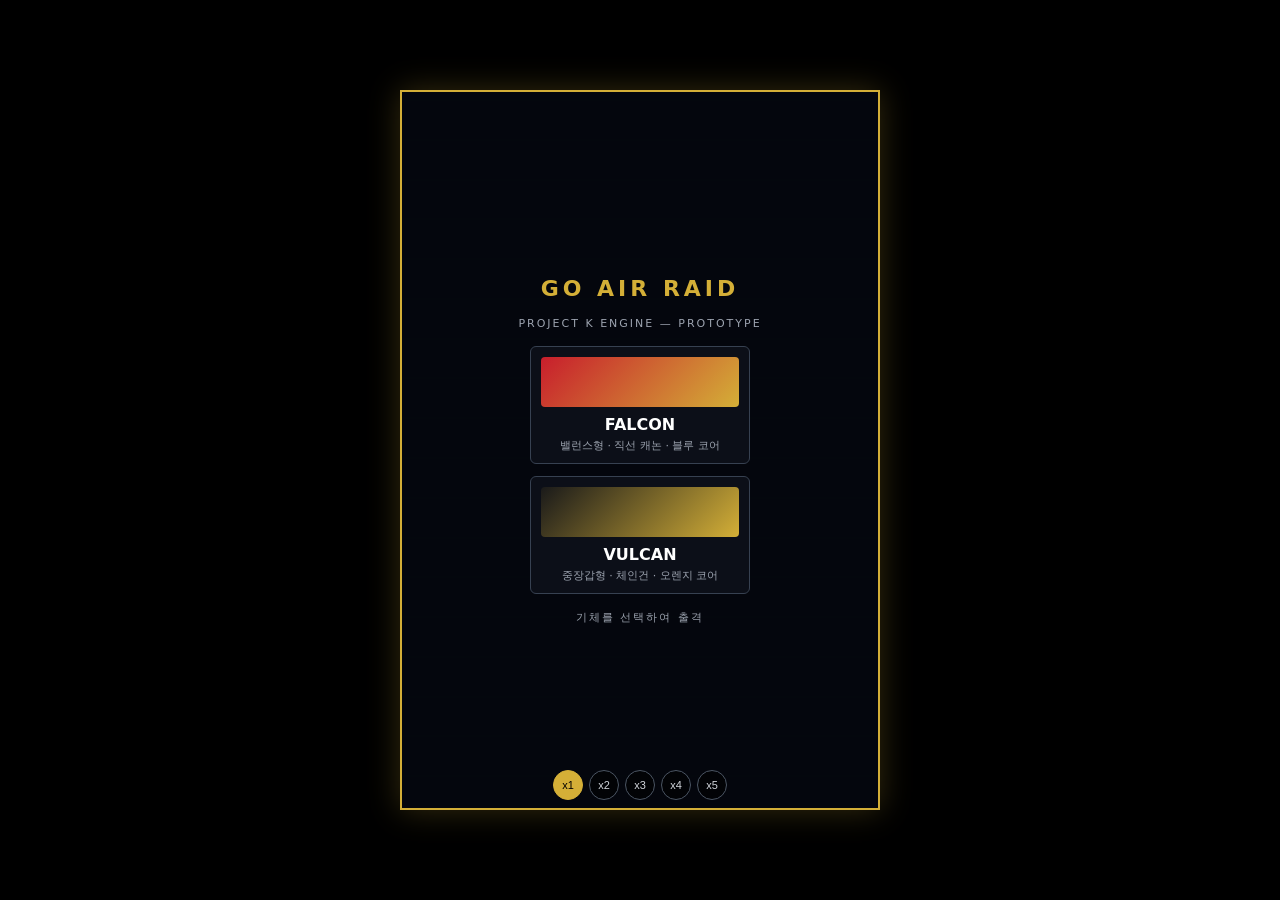
==== commit ed68c666: "Add files via upload" ====
--- a/index.html
+++ b/index.html
@@ -1,882 +1,128 @@
 <!DOCTYPE html>
 <html lang="ko">
 <head>
-    <meta charset="UTF-8">
-    <meta name="viewport" content="width=device-width, initial-scale=1.0, user-scalable=no">
-    <title>Project Airforce Rogue - V3 Giant Battlefield</title>
-    <style>
-        * {
-            box-sizing: border-box;
-            user-select: none;
-            -webkit-user-select: none;
-            margin: 0;
-            padding: 0;
-        }
-        body, html {
-            width: 100%;
-            height: 100%;
-            overflow: hidden;
-            background-color: #02060c;
-            font-family: -apple-system, BlinkMacSystemFont, "Segoe UI", Roboto, Arial, sans-serif;
-            color: #ffffff;
-        }
-        /* 기존 480px 제한을 풀고 화면을 대폭 확장 (가로 960px, 세로 1000px급 스케일 확보) */
-        #game-container {
-            position: relative;
-            width: 100%;
-            height: 100%;
-            max-width: 960px;
-            margin: 0 auto;
-            background-color: #050b14;
-            border-left: 2px solid #1a2638;
-            border-right: 2px solid #1a2638;
-            overflow: hidden;
-        }
-        /* HUD UI 확장 */
-        #hud {
-            position: absolute;
-            top: 0;
-            left: 0;
-            width: 100%;
-            padding: 20px 25px;
-            z-index: 10;
-            background: linear-gradient(to bottom, rgba(5,11,20,1) 60%, rgba(5,11,20,0));
-        }
-        .hud-row {
-            display: flex;
-            justify-content: space-between;
-            align-items: center;
-            margin-bottom: 8px;
-        }
-        #stage-info {
-            font-size: 24px;
-            font-weight: 900;
-            color: #ffffff;
-            letter-spacing: 1px;
-        }
-        #stage-progress-text {
-            font-size: 14px;
-            color: #8a9fc4;
-            font-weight: bold;
-        }
-        #progress-bar-container {
-            width: 100%;
-            height: 10px;
-            background-color: #111622;
-            border-radius: 5px;
-            overflow: hidden;
-            border: 1px solid #1f293d;
-            margin-bottom: 10px;
-        }
-        #progress-bar {
-            width: 0%;
-            height: 100%;
-            background: linear-gradient(90deg, #ff9f43, #ff4757);
-        }
-        #xp-bar-container {
-            width: 100%;
-            height: 8px;
-            background-color: #111622;
-            border-radius: 4px;
-            overflow: hidden;
-            border: 1px solid #1f293d;
-        }
-        #xp-bar {
-            width: 0%;
-            height: 100%;
-            background-color: #00ffcc;
-            box-shadow: 0 0 10px #00ffcc;
-        }
-        /* 인게임 스킬 상태판 */
-        #skill-status-panel {
-            position: absolute;
-            top: 110px;
-            right: 20px;
-            z-index: 9;
-            background: rgba(11, 22, 42, 0.85);
-            border: 2px solid #1f293d;
-            border-radius: 8px;
-            padding: 10px 14px;
-            font-size: 13px;
-            pointer-events: none;
-            display: flex;
-            flex-direction: column;
-            gap: 5px;
-        }
-        .status-item {
-            display: flex;
-            justify-content: space-between;
-            gap: 15px;
-        }
-        .status-name { color: #8a9fc4; }
-        .status-lvl { color: #00ffcc; font-weight: bold; }
+<meta charset="UTF-8" />
+<meta name="viewport" content="width=device-width, initial-scale=1.0" />
+<title>GO AIR RAID — Project K Engine Prototype</title>
+<style>
+  :root {
+    --gold: #d4af37;
+    --bg: #05070d;
+  }
+  * { box-sizing: border-box; }
+  html, body {
+    margin: 0; padding: 0; height: 100%;
+    background: #000;
+    color: #e5e7eb;
+    font-family: 'Segoe UI', system-ui, sans-serif;
+    display: flex; align-items: center; justify-content: center;
+  }
+  #stage-wrap {
+    position: relative;
+    width: 480px; max-width: 100vw;
+    aspect-ratio: 480 / 720;
+    border: 2px solid var(--gold);
+    box-shadow: 0 0 30px rgba(212,175,55,0.25);
+    overflow: hidden;
+    background: var(--bg);
+  }
+  canvas { width: 100%; height: 100%; display: block; touch-action: none; }
 
-        canvas {
-            display: block;
-            width: 100%;
-            height: 100%;
-        }
+  #select-screen, #end-screen {
+    position: absolute; inset: 0;
+    background: rgba(5,7,13,0.95);
+    display: flex; flex-direction: column; align-items: center; justify-content: center;
+    gap: 16px; padding: 20px; text-align: center;
+  }
+  .hidden { display: none !important; }
+  h1 { color: var(--gold); letter-spacing: 4px; font-size: 22px; margin: 0; }
+  .subtitle { font-size: 11px; color: #9ca3af; letter-spacing: 2px; }
 
-        /* 모달 시스템 */
-        .modal {
-            display: none;
-            position: absolute;
-            top: 0;
-            left: 0;
-            width: 100%;
-            height: 100%;
-            background-color: rgba(3, 8, 16, 0.92);
-            backdrop-filter: blur(6px);
-            -webkit-backdrop-filter: blur(6px);
-            z-index: 20;
-            flex-direction: column;
-            justify-content: center;
-            align-items: center;
-            padding: 30px;
-        }
-        .modal-title {
-            font-size: 28px;
-            font-weight: 900;
-            color: #00ffcc;
-            margin-bottom: 8px;
-            text-align: center;
-        }
-        .timer-notice {
-            font-size: 15px;
-            color: #ff9f43;
-            margin-bottom: 25px;
-            font-weight: bold;
-        }
-        .card {
-            width: 100%;
-            max-width: 420px;
-            background-color: #0f1b30;
-            border: 2px solid #233554;
-            border-radius: 12px;
-            margin-bottom: 15px;
-            padding: 18px;
-            cursor: pointer;
-            transition: transform 0.1s ease, border-color 0.1s ease;
-        }
-        .card:hover {
-            border-color: #00ffcc;
-        }
-        .card-title {
-            font-size: 18px;
-            font-weight: bold;
-            color: #00ffcc;
-            margin-bottom: 6px;
-        }
-        .card-desc {
-            font-size: 14px;
-            color: #cbd5e1;
-            line-height: 1.5;
-        }
+  .aircraft-card {
+    width: 220px; border: 1px solid #374151; border-radius: 6px;
+    padding: 10px; cursor: pointer; transition: 0.15s; background: #0c0f18;
+  }
+  .aircraft-card:hover { border-color: var(--gold); transform: translateY(-2px); }
+  .aircraft-card .swatch { width: 100%; height: 50px; border-radius: 4px; margin-bottom: 8px; }
+  .aircraft-card .name { font-weight: bold; color: #fff; }
+  .aircraft-card .desc { font-size: 11px; color: #9ca3af; margin-top: 4px; }
 
-        .gold-display {
-            font-size: 36px;
-            font-weight: bold;
-            color: #ffd32a;
-            margin-bottom: 20px;
-        }
-        .stats-shop {
-            width: 100%;
-            max-width: 420px;
-            margin-bottom: 30px;
-        }
-        .shop-item {
-            display: flex;
-            justify-content: space-between;
-            align-items: center;
-            background-color: #0f1b30;
-            padding: 16px 20px;
-            border-radius: 10px;
-            margin-bottom: 10px;
-            border: 1px solid #1f293d;
-        }
-        .shop-name { font-size: 15px; font-weight: bold; }
-        .shop-level { font-size: 12px; color: #8a9fc4; margin-top: 4px; display: block;}
-        .btn-upgrade {
-            background-color: #ffd32a;
-            color: #02060c;
-            border: none;
-            padding: 8px 16px;
-            font-weight: bold;
-            font-size: 14px;
-            border-radius: 6px;
-            cursor: pointer;
-        }
-        .btn-upgrade:disabled {
-            background-color: #4b5563;
-            color: #9ca3af;
-            cursor: not-allowed;
-        }
-        .btn-action {
-            width: 260px;
-            height: 54px;
-            background-color: #00ffcc;
-            color: #02060c;
-            border: none;
-            border-radius: 8px;
-            font-size: 17px;
-            font-weight: bold;
-            cursor: pointer;
-            box-shadow: 0 0 20px rgba(0, 255, 204, 0.4);
-        }
-    </style>
+  #hud {
+    position: absolute; top: 0; left: 0; right: 0; padding: 8px 10px;
+    display: flex; flex-direction: column; gap: 4px; font-size: 11px; pointer-events: none;
+  }
+  .bar-row { display: flex; align-items: center; gap: 6px; }
+  .bar { flex: 1; height: 8px; background: rgba(255,255,255,0.1); border-radius: 4px; overflow: hidden; }
+  #hp-fill { height: 100%; background: #ef4444; width: 100%; transition: width 0.15s; }
+  #core-fill { height: 100%; background: var(--gold); width: 0%; transition: width 0.15s; }
+  .hud-top-row { display: flex; justify-content: space-between; color: #fff; }
+  #weapon-label { color: #7dffd6; }
+
+  #speed-controls {
+    position: absolute; bottom: 8px; left: 0; right: 0;
+    display: flex; justify-content: center; gap: 6px; pointer-events: auto;
+  }
+  .speed-btn {
+    width: 30px; height: 30px; border-radius: 50%; border: 1px solid #4b5563;
+    background: rgba(0,0,0,0.5); color: #d1d5db; font-size: 11px; cursor: pointer;
+  }
+  .speed-btn.active { background: var(--gold); color: #000; border-color: var(--gold); }
+
+  button.primary {
+    background: var(--gold); color: #000; border: none; padding: 10px 24px;
+    font-weight: bold; border-radius: 4px; cursor: pointer; letter-spacing: 1px;
+  }
+</style>
 </head>
 <body>
+  <div id="stage-wrap">
+    <canvas id="game" width="480" height="720"></canvas>
 
-<div id="game-container">
-    <!-- HUD -->
-    <div id="hud">
-        <div class="hud-row">
-            <div id="stage-info">STAGE 1</div>
-            <div id="stage-progress-text">킬 진행도: 0 / 15</div>
+    <div id="select-screen">
+      <h1>GO AIR RAID</h1>
+      <div class="subtitle">PROJECT K ENGINE — PROTOTYPE</div>
+      <div style="display:flex; gap:12px; flex-wrap:wrap; justify-content:center;">
+        <div class="aircraft-card" data-id="PK-A01_Falcon">
+          <div class="swatch" style="background:linear-gradient(135deg,#c81e2c,#d4af37);"></div>
+          <div class="name">FALCON</div>
+          <div class="desc">밸런스형 · 직선 캐논 · 블루 코어</div>
         </div>
-        <div id="progress-bar-container"><div id="progress-bar"></div></div>
-        <div id="xp-bar-container"><div id="xp-bar"></div></div>
+        <div class="aircraft-card" data-id="PK-B01_Vulcan">
+          <div class="swatch" style="background:linear-gradient(135deg,#1a1a1a,#d4af37);"></div>
+          <div class="name">VULCAN</div>
+          <div class="desc">중장갑형 · 체인건 · 오렌지 코어</div>
+        </div>
+      </div>
+      <div class="subtitle">기체를 선택하여 출격</div>
     </div>
 
-    <!-- 스킬 상태 창 -->
-    <div id="skill-status-panel">
-        <div class="status-item"><span class="status-name">기본미사일</span><span class="status-lvl" id="st-m">Lv.1</span></div>
-        <div class="status-item"><span class="status-name">레이저빔</span><span class="status-lvl" id="st-l">Lv.0</span></div>
-        <div class="status-item"><span class="status-name">과부하체인</span><span class="status-lvl" id="st-c">Lv.0</span></div>
-        <div class="status-item"><span class="status-name">플라즈마실드</span><span class="status-lvl" id="st-s">Lv.0</span></div>
+    <div id="hud" class="hidden">
+      <div class="hud-top-row">
+        <span id="stage-label">STAGE 1</span>
+        <span id="level-label">LV 1</span>
+        <span id="score-label">SCORE 0</span>
+      </div>
+      <div class="bar-row">HP<div class="bar"><div id="hp-fill"></div></div></div>
+      <div class="bar-row">CORE<div class="bar"><div id="core-fill"></div></div></div>
+      <div id="weapon-label"></div>
     </div>
 
-    <canvas id="gameCanvas"></canvas>
-
-    <!-- 레벨업 선택 모달 -->
-    <div id="level-modal" class="modal">
-        <div class="modal-title">전투 강화 스킬 획득</div>
-        <div class="timer-notice" id="level-timer">자동 선택까지 5초 남음</div>
-        <div id="card-list" style="width: 100%; display: flex; flex-direction: column; align-items: center;"></div>
+    <div id="speed-controls">
+      <button class="speed-btn active" data-speed="1">x1</button>
+      <button class="speed-btn" data-speed="2">x2</button>
+      <button class="speed-btn" data-speed="3">x3</button>
+      <button class="speed-btn" data-speed="4">x4</button>
+      <button class="speed-btn" data-speed="5">x5</button>
     </div>
 
-    <!-- 게임오버 / 메타 상점 모달 -->
-    <div id="gameover-screen" class="modal">
-        <div class="modal-title" style="color: #ff4757;">기체 파손 정산</div>
-        <div class="timer-notice" id="gameover-timer">자동 재출격까지 5초 남음</div>
-        <div class="gold-display" id="total-gold">0 G</div>
-        
-        <div class="stats-shop">
-            <div class="shop-item">
-                <div><span class="shop-name">공격력 강화 (+5)</span><span class="shop-level" id="lvl-atk">Lv.1</span></div>
-                <button class="btn-upgrade" id="btn-buy-atk" onclick="buyMeta('atk')">500 G</button>
-            </div>
-            <div class="shop-item">
-                <div><span class="shop-name">최대 내구도 (+50)</span><span class="shop-level" id="lvl-hp">Lv.1</span></div>
-                <button class="btn-upgrade" id="btn-buy-hp" onclick="buyMeta('hp')">400 G</button>
-            </div>
-        </div>
-        <button class="btn-action" onclick="restartGame()">즉시 재출격</button>
+    <div id="end-screen" class="hidden">
+      <h1 id="end-title">GAME OVER</h1>
+      <div id="end-score" class="subtitle"></div>
+      <button class="primary" id="retry-btn">RETRY</button>
     </div>
-</div>
+  </div>
 
-<script>
-    const canvas = document.getElementById('gameCanvas');
-    const ctx = canvas.getContext('2d');
-    
-    // UI 요소 매핑
-    const xpBar = document.getElementById('xp-bar');
-    const progressBar = document.getElementById('progress-bar');
-    const stageInfo = document.getElementById('stage-info');
-    const stageProgressText = document.getElementById('stage-progress-text');
-    const levelModal = document.getElementById('level-modal');
-    const cardList = document.getElementById('card-list');
-    const levelTimerView = document.getElementById('level-timer');
-    const gameoverScreen = document.getElementById('gameover-screen');
-    const gameoverTimerView = document.getElementById('gameover-timer');
-    const totalGoldDisplay = document.getElementById('total-gold');
-
-    function resize() {
-        const container = document.getElementById('game-container');
-        canvas.width = container.clientWidth;
-        canvas.height = container.clientHeight;
-    }
-    window.addEventListener('resize', resize);
-    resize();
-
-    // GAME 시스템 설정
-    let gameState = 'PLAY'; 
-    let stage = 1;
-    let stageKills = 0;
-    let killsRequired = 15;
-    let goldEarned = 0;
-    
-    let modalTimer = null;
-    let modalSecondsLeft = 5;
-
-    // 메타 업그레이드 데이터 및 초기 자금 지급
-    let meta = { atkLevel: 1, hpLevel: 1, gold: 1000 };
-
-    // 4배 커진 전장에 부합하게 기체 규격 스케일업 적용 (기체 폭 45 -> 90)
-    let player = {
-        x: canvas.width / 2,
-        y: canvas.height - 250,
-        targetX: canvas.width / 2,
-        targetY: canvas.height - 250,
-        width: 90,
-        height: 84,
-        hp: 100,
-        maxHp: 100,
-        xp: 0,
-        nextXp: 100,
-        baseAtk: 15,
-        atkSpeed: 240,
-        lastShot: 0
-    };
-
-    let skills = { SK_M: 1, SK_L: 0, SK_C: 0, SK_S: 0, EV_M: 0, EV_L: 0 };
-
-    let playerBullets = [];
-    let enemies = [];
-    let enemyBullets = [];
-    let particles = [];
-    let chainLightnings = [];
-    let shieldAngle = 0;
-
-    // 드래그/마우스 연동 좌표 보정
-    canvas.addEventListener('mousemove', (e) => {
-        let rect = canvas.getBoundingClientRect();
-        player.targetX = e.clientX - rect.left;
-        player.targetY = e.clientY - rect.top;
-    });
-    canvas.addEventListener('touchmove', (e) => {
-        if(e.touches.length > 0) {
-            let rect = canvas.getBoundingClientRect();
-            player.targetX = e.touches[0].clientX - rect.left;
-            player.targetY = e.touches[0].top - rect.top;
-        }
-    });
-
-    function initRun() {
-        player.maxHp = 100 + (meta.hpLevel - 1) * 50;
-        player.hp = player.maxHp;
-        player.baseAtk = 15 + (meta.atkLevel - 1) * 5;
-        player.x = canvas.width / 2;
-        player.y = canvas.height - 250;
-        player.targetX = player.x;
-        player.targetY = player.y;
-        player.xp = 0;
-        player.nextXp = 100;
-        
-        stage = 1;
-        stageKills = 0;
-        killsRequired = 15;
-        goldEarned = 0;
-
-        skills = { SK_M: 1, SK_L: 0, SK_C: 0, SK_S: 0, EV_M: 0, EV_L: 0 };
-        playerBullets = [];
-        enemies = [];
-        enemyBullets = [];
-        particles = [];
-        chainLightnings = [];
-        updateStatusPanel();
-    }
-
-    function updateStatusPanel() {
-        document.getElementById('st-m').innerText = skills.EV_M ? '진화' : `Lv.${skills.SK_M}`;
-        document.getElementById('st-l').innerText = skills.EV_L ? '진화' : `Lv.${skills.SK_L}`;
-        document.getElementById('st-c').innerText = `Lv.${skills.SK_C}`;
-        document.getElementById('st-s').innerText = `Lv.${skills.SK_S}`;
-        stageInfo.innerText = `STAGE ${stage}`;
-        stageProgressText.innerText = `킬 진행도: ${stageKills} / ${killsRequired}`;
-        progressBar.style.width = `${(stageKills / killsRequired) * 100}%`;
-        xpBar.style.width = `${(player.xp / player.nextXp) * 100}%`;
-    }
-
-    // 신규 적 개체 생성 AI 패키지 (사방 기습, 원거리 포격 패턴, 가로 횡단 패스 패턴 융합)
-    let lastSpawn = 0;
-    let spawnInterval = 800;
-
-    function spawnEnemyUnit() {
-        if (gameState !== 'PLAY') return;
-        
-        let dice = Math.random();
-        let startX, startY, vx, vy, patternType;
-        let isBomber = Math.random() > 0.75;
-        
-        // 4배 커진 전장에 맞춰 적 기체 사이즈도 비례 스케일업 (기존 32 -> 64, 대형 48 -> 96)
-        let width = isBomber ? 96 : 64;
-        let height = isBomber ? 80 : 64;
-
-        if (dice < 0.4) {
-            // 패턴 A: 원거리 포격형 (상단에서 내려와 특정 Y라인에서 대기하며 지속 사격)
-            startX = Math.random() * (canvas.width - width) + width/2;
-            startY = -50;
-            vx = (Math.random() - 0.5) * 0.8;
-            vy = 1.8;
-            patternType = 'ARTILLERY';
-        } else if (dice < 0.7) {
-            // 패턴 B: 가로 횡단 횡스크롤 패스 (좌/우 사이드에서 등장하여 화면을 가로질러 지나침)
-            let leftSide = Math.random() > 0.5;
-            startX = leftSide ? -50 : canvas.width + 50;
-            startY = Math.random() * (canvas.height * 0.5) + 100;
-            vx = leftSide ? (Math.random() * 1.5 + 1.5) : -(Math.random() * 1.5 + 1.5);
-            vy = (Math.random() - 0.5) * 0.6;
-            patternType = 'CROSSING';
-        } else {
-            // 패턴 C: 하단 돌파 습격형
-            startX = Math.random() * (canvas.width - width) + width/2;
-            startY = -50;
-            vx = (Math.random() - 0.5) * 1.2;
-            vy = isBomber ? 1.2 : 2.5;
-            patternType = 'ASSAULT';
-        }
-
-        enemies.push({
-            id: Math.random().toString(),
-            x: startX,
-            y: startY,
-            vx: vx,
-            vy: vy,
-            width: width,
-            height: height,
-            hp: isBomber ? 60 + stage * 30 : 20 + stage * 10,
-            type: isBomber ? 'BOMBER' : 'SCOUT',
-            pattern: patternType,
-            lastShot: 0,
-            shotInterval: isBomber ? 1200 : 2000,
-            stopY: Math.random() * 250 + 150 // 포격형이 멈춰설 Y 좌표 지정
-        });
-    }
-
-    function fireWeapons() {
-        // 유도 미사일 & 대형 분열 클러스터 탄환 발사 수치 튜닝
-        if (skills.EV_M > 0) {
-            playerBullets.push({ x: player.x, y: player.y - 30, type: 'CLUSTER', damage: player.baseAtk * 2.5, vx: 0, vy: -8 });
-        } else {
-            let count = skills.SK_M;
-            for (let i = 0; i < count; i++) {
-                let spreadX = (i - (count - 1) / 2) * 25; // 와이드 배치를 위한 간격 확장
-                playerBullets.push({ x: player.x + spreadX, y: player.y - 20, type: 'MISSILE', damage: player.baseAtk, vx: spreadX * 0.05, vy: -7.5 });
-            }
-        }
-
-        // 레이저 빔 FX 투사 플래그 인스턴스화
-        if (skills.EV_L > 0) {
-            playerBullets.push({ x: player.x, y: player.y - 40, type: 'PRISM_LASER', damage: player.baseAtk * 0.6 });
-        } else if (skills.SK_L > 0) {
-            playerBullets.push({ x: player.x, y: player.y - 30, type: 'BASE_LASER', damage: player.baseAtk * (0.8 + skills.SK_L * 0.2) * 0.25 });
-        }
-    }
-
-    function triggerLevelUp() {
-        gameState = 'LEVEL_UP';
-        levelModal.style.display = 'flex';
-        cardList.innerHTML = '';
-        
-        let pool = [];
-        if (skills.SK_M === 5 && skills.SK_C >= 1 && skills.EV_M === 0) pool.push({ id: 'EV_M', name: '★진화★ 클러스터 미사일', desc: '유도탄이 폭발 분열하는 거대 클러스터탄으로 상시 변환!' });
-        if (skills.SK_L === 5 && skills.SK_M >= 1 && skills.EV_L === 0) pool.push({ id: 'EV_L', name: '★진화★ 프리즘 레이저', desc: '초고압 광폭 관통 레이저 발사. 격추 시 주변 적에게 연쇄 전격 파편 도탄!' });
-
-        if (skills.SK_M < 5 && skills.EV_M === 0) pool.push({ id: 'SK_M', name: `유도 미사일 Lv.${skills.SK_M+1}`, desc: `동시 유도 미사일 투사 수 다발 추가` });
-        if (skills.SK_L < 5 && skills.EV_L === 0) pool.push({ id: 'SK_L', name: `레이저 빔 Lv.${skills.SK_L+1}`, desc: `전방 라인을 완전히 관통 파괴하는 플라즈마 광선 활성화` });
-        if (skills.SK_C < 5) pool.push({ id: 'SK_C', name: `과부하 체인 Lv.${skills.SK_C+1}`, desc: `적 처치 시 전격 체인이 발동하여 주변 드론에게 전이 대미지` });
-        if (skills.SK_S < 3) pool.push({ id: 'SK_S', name: `플라즈마 실드 Lv.${skills.SK_S+1}`, desc: `기체 주변 방어 궤도 반경을 돌며 적 탄환을 즉시 격추` });
-
-        if(pool.length === 0) pool.push({ id: 'HEAL', name: '긴급 내구도 수리', desc: '기체 장갑을 즉시 40% 복구합니다.' });
-
-        let randomCards = pool.sort(() => 0.5 - Math.random()).slice(0, 3);
-        randomCards.forEach((c) => {
-            let cardDiv = document.createElement('div');
-            cardDiv.className = 'card';
-            cardDiv.innerHTML = `<div class="card-title">${c.name}</div><div class="card-desc">${c.desc}</div>`;
-            cardDiv.onclick = () => selectSkill(c.id);
-            cardList.appendChild(cardDiv);
-        });
-
-        modalSecondsLeft = 5;
-        levelTimerView.innerText = `자동 선택까지 ${modalSecondsLeft}초 남음`;
-        
-        clearInterval(modalTimer);
-        modalTimer = setInterval(() => {
-            modalSecondsLeft--;
-            levelTimerView.innerText = `자동 선택까지 ${modalSecondsLeft}초 남음`;
-            if(modalSecondsLeft <= 0) {
-                clearInterval(modalTimer);
-                selectSkill(randomCards[0].id);
-            }
-        }, 1000);
-    }
-
-    function selectSkill(id) {
-        clearInterval(modalTimer);
-        if (id === 'HEAL') {
-            player.hp = Math.min(player.maxHp, player.hp + player.maxHp * 0.4);
-        } else {
-            skills[id]++;
-        }
-        levelModal.style.display = 'none';
-        gameState = 'PLAY';
-        updateStatusPanel();
-    }
-
-    function triggerGameOver() {
-        gameState = 'GAMEOVER';
-        meta.gold += goldEarned;
-        totalGoldDisplay.innerText = `${goldEarned} G 정산완료 (현재 잔고: ${meta.gold} G)`;
-        
-        document.getElementById('lvl-atk').innerText = `Lv.${meta.atkLevel}`;
-        document.getElementById('lvl-hp').innerText = `Lv.${meta.hpLevel}`;
-        
-        let atkCost = Math.floor(500 * Math.pow(meta.atkLevel, 1.5));
-        let hpCost = Math.floor(400 * Math.pow(meta.hpLevel, 1.4));
-        
-        document.getElementById('btn-buy-atk').innerText = `${atkCost} G`;
-        document.getElementById('btn-buy-hp').innerText = `${hpCost} G`;
-        
-        document.getElementById('btn-buy-atk').disabled = meta.gold < atkCost;
-        document.getElementById('btn-buy-hp').disabled = meta.gold < hpCost;
-        
-        gameoverScreen.style.display = 'flex';
-
-        modalSecondsLeft = 5;
-        gameoverTimerView.innerText = `자동 재출격까지 ${modalSecondsLeft}초 남음`;
-        
-        clearInterval(modalTimer);
-        modalTimer = setInterval(() => {
-            modalSecondsLeft--;
-            gameoverTimerView.innerText = `자동 재출격까지 ${modalSecondsLeft}초 남음`;
-            if (modalSecondsLeft <= 0) {
-                clearInterval(modalTimer);
-                restartGame();
-            }
-        }, 1000);
-    }
-
-    // ★ 크리티컬 버그 수정: 골드가 차감되지 않고 오히려 증가하던 로직 완벽 교정
-    window.buyMeta = function(type) {
-        if(type === 'atk') {
-            let cost = Math.floor(500 * Math.pow(meta.atkLevel, 1.5));
-            if(meta.gold >= cost) { 
-                meta.gold -= cost; // 증가가 아닌 명확한 차감 연산 처리 확인
-                meta.atkLevel++; 
-            }
-        } else {
-            let cost = Math.floor(400 * Math.pow(meta.hpLevel, 1.4));
-            if(meta.gold >= cost) { 
-                meta.gold -= cost; 
-                meta.hpLevel++; 
-            }
-        }
-        triggerGameOver(); // 상점 UI 잔액 갱신 처리 리로드
-    }
-
-    window.restartGame = function() {
-        clearInterval(modalTimer);
-        gameoverScreen.style.display = 'none';
-        initRun();
-        gameState = 'PLAY';
-    }
-
-    // MAIN LOOP ENGINE
-    function loop(now) {
-        if (gameState === 'PLAY') {
-            if (now - lastSpawn > spawnInterval) {
-                spawnEnemyUnit();
-                lastSpawn = now;
-            }
-
-            // 기체 이동 보정
-            player.x += (player.targetX - player.x) * 0.12;
-            player.y += (player.targetY - player.y) * 0.12;
-            player.x = Math.max(player.width/2, Math.min(canvas.width - player.width/2, player.x));
-            player.y = Math.max(120, Math.min(canvas.height - player.height/2 - 20, player.y));
-
-            if (now - player.lastShot > player.atkSpeed) {
-                fireWeapons();
-                player.lastShot = now;
-            }
-
-            shieldAngle += 0.04;
-
-            // 아군 투사체 연산
-            playerBullets.forEach((b, idx) => {
-                if(b.type === 'MISSILE' || b.type === 'CLUSTER') {
-                    b.x += b.vx; b.y += b.vy;
-                    if(enemies.length > 0 && b.type === 'MISSILE') {
-                        b.vx += Math.sign(enemies[0].x - b.x) * 0.25;
-                    }
-                    if(b.y < -50 || b.x < -50 || b.x > canvas.width + 50) playerBullets.splice(idx, 1);
-                } else {
-                    // 관통 레이저 충돌 루프
-                    enemies.forEach(e => {
-                        if(Math.abs(e.x - b.x) < e.width/2 + 15 && e.y < player.y) {
-                            e.hp -= b.damage;
-                            if(Math.random() > 0.8) particles.push({ x: e.x, y: e.y, vx: (Math.random()-0.5)*4, vy: (Math.random()-0.5)*4, radius: Math.random()*3+1, color: '#00ffcc', alpha: 1 });
-                        }
-                    });
-                    playerBullets.splice(idx, 1);
-                }
-            });
-
-            // 적 유닛 고도화 행동 패턴 연산
-            enemies.forEach((e, eIdx) => {
-                if (e.pattern === 'ARTILLERY') {
-                    // 원거리 포격형은 일정 Y선에 안착하면 정지 후 횡무빙만 침
-                    if (e.y < e.stopY) {
-                        e.y += e.vy;
-                    } else {
-                        e.x += e.vx;
-                        if(e.x < e.width/2 || e.x > canvas.width - e.width/2) e.vx *= -1;
-                    }
-                } else {
-                    // 일반 주행 및 가로 지르기 패턴
-                    e.x += e.vx;
-                    e.y += e.vy;
-                }
-
-                // 적 포탄 발사 패턴 적용 (4배 넓은 맵 대응)
-                if(now - e.lastShot > e.shotInterval) {
-                    if (e.pattern === 'ARTILLERY') {
-                        // 포격형은 3방향 부채꼴 탄막 조사
-                        enemyBullets.push({ x: e.x, y: e.y + e.height/2, vx: -1, vy: 4 });
-                        enemyBullets.push({ x: e.x, y: e.y + e.height/2, vx: 0, vy: 4.5 });
-                        enemyBullets.push({ x: e.x, y: e.y + e.height/2, vx: 1, vy: 4 });
-                    } else {
-                        enemyBullets.push({ x: e.x, y: e.y + e.height/2, vx: 0, vy: 3.8 });
-                    }
-                    e.lastShot = now;
-                }
-
-                // 탄환 피격 체크
-                playerBullets.forEach((b, bIdx) => {
-                    if(b.type === 'MISSILE' || b.type === 'CLUSTER') {
-                        if (Math.hypot(b.x - e.x, b.y - e.y) < (e.width/2 + 10)) {
-                            e.hp -= b.damage;
-                            playerBullets.splice(bIdx, 1);
-
-                            if(b.type === 'CLUSTER') {
-                                for(let d=0; d<4; d++) {
-                                    let angle = (Math.PI/2) + (d - 1.5) * 0.45;
-                                    playerBullets.push({ x: b.x, y: b.y, type: 'MISSILE', damage: b.damage * 0.4, vx: Math.cos(angle)*5, vy: -Math.sin(angle)*5 });
-                                }
-                            }
-                            for(let p=0; p<5; p++) particles.push({ x: e.x, y: e.y, vx: (Math.random()-0.5)*5, vy: (Math.random()-0.5)*5, radius: Math.random()*3+2, color: '#ff4757', alpha: 1 });
-                        }
-                    }
-                });
-
-                // 파괴 및 체인 라이트닝 전이
-                if (e.hp <= 0) {
-                    let reward = e.type === 'BOMBER' ? 80 : 35;
-                    goldEarned += reward;
-                    player.xp += e.type === 'BOMBER' ? 40 : 25;
-                    stageKills++;
-
-                    if (skills.SK_C > 0) {
-                        let prob = 0.15 + (skills.SK_C * 0.08);
-                        if (Math.random() < prob) {
-                            let targets = [];
-                            enemies.forEach(o => {
-                                if (o.id !== e.id && Math.hypot(o.x - e.x, o.y - e.y) < 250) targets.push(o);
-                            });
-                            targets.slice(0, 3).forEach(t => {
-                                t.hp -= (player.baseAtk * (0.8 + skills.SK_C * 0.25));
-                                chainLightnings.push({ x1: e.x, y1: e.y, x2: t.x, y2: t.y, alpha: 1.0 });
-                            });
-                        }
-                    }
-
-                    if (skills.EV_L > 0 && Math.random() > 0.4) {
-                        enemies.forEach(o => {
-                            if(o.id !== e.id && Math.hypot(o.x - e.x, o.y - e.y) < 200) {
-                                o.hp -= player.baseAtk * 1.4;
-                                chainLightnings.push({ x1: e.x, y1: e.y, x2: o.x, y2: o.y, alpha: 1.0, color: '#ffffff' });
-                            }
-                        });
-                    }
-
-                    enemies.splice(eIdx, 1);
-                    updateStatusPanel();
-                    return;
-                }
-
-                // 기체 다이렉트 패널티 충돌
-                if (Math.hypot(e.x - player.x, e.y - player.y) < (player.width/3 + e.width/3)) {
-                    player.hp -= 25;
-                    enemies.splice(eIdx, 1);
-                    if(player.hp <= 0) triggerGameOver();
-                    updateStatusPanel();
-                }
-
-                // ★ 이탈 조건 수리 완료: 하단 아웃 또는 횡단 돌파 시 플레이어 내구도 명확한 차감 대미지 부여
-                if (e.y > canvas.height + 50 || e.x < -100 || e.x > canvas.width + 100) {
-                    player.hp -= 15; // 화면 외곽 탈출 드론 감점 패널티 가동
-                    enemies.splice(eIdx, 1);
-                    if(player.hp <= 0) triggerGameOver();
-                    updateStatusPanel();
-                }
-            });
-
-            // 적 탄환 및 실드 연산
-            enemyBullets.forEach((eb, ebIdx) => {
-                eb.x += eb.vx || 0;
-                eb.y += eb.vy;
-
-                if (skills.SK_S > 0) {
-                    let orbitRadius = 80 + skills.SK_S * 10; // 와이드 실드 반경 조정
-                    let shieldX = player.x + Math.cos(shieldAngle) * orbitRadius;
-                    let shieldY = player.y + Math.sin(shieldAngle) * orbitRadius;
-                    if (Math.hypot(eb.x - shieldX, eb.y - shieldY) < (25 + skills.SK_S * 4)) {
-                        enemyBullets.splice(ebIdx, 1);
-                        return;
-                    }
-                }
-
-                if (Math.hypot(eb.x - player.x, eb.y - player.y) < (player.width / 3)) {
-                    player.hp -= 10;
-                    enemyBullets.splice(ebIdx, 1);
-                    if (player.hp <= 0) triggerGameOver();
-                    updateStatusPanel();
-                }
-
-                if (eb.y > canvas.height + 20 || eb.x < -20 || eb.x > canvas.width + 20) enemyBullets.splice(ebIdx, 1);
-            });
-
-            chainLightnings.forEach((cl, idx) => {
-                cl.alpha -= 0.08;
-                if(cl.alpha <= 0) chainLightnings.splice(idx, 1);
-            });
-            particles.forEach((p, idx) => {
-                p.x += p.vx; p.y += p.vy; p.alpha -= 0.03;
-                if(p.alpha <= 0) particles.splice(idx, 1);
-            });
-
-            if (stageKills >= killsRequired) {
-                stage++;
-                stageKills = 0;
-                killsRequired = Math.floor(killsRequired * 1.3);
-                spawnInterval = Math.max(350, spawnInterval - 70);
-                updateStatusPanel();
-            }
-
-            if (player.xp >= player.nextXp) {
-                player.xp -= player.nextXp;
-                player.nextXp = Math.floor(player.nextXp * 1.3);
-                triggerLevelUp();
-                updateStatusPanel();
-            }
-        }
-
-        // RENDERING
-        ctx.clearRect(0, 0, canvas.width, canvas.height);
-
-        // 테크 배클필드 보드선
-        ctx.strokeStyle = '#08111e'; ctx.lineWidth = 1.5;
-        for (let i = 0; i < canvas.width; i += 60) {
-            ctx.beginPath(); ctx.moveTo(i, 0); ctx.lineTo(i, canvas.height); ctx.stroke();
-        }
-
-        // 번개 이펙트
-        chainLightnings.forEach(cl => {
-            ctx.strokeStyle = cl.color ? cl.color : 'rgba(255, 159, 67, ' + cl.alpha + ')';
-            ctx.lineWidth = cl.color ? 6 : 3;
-            ctx.beginPath(); ctx.moveTo(cl.x1, cl.y1);
-            let midX = (cl.x1 + cl.x2)/2 + (Math.random()-0.5)*30;
-            let midY = (cl.y1 + cl.y2)/2 + (Math.random()-0.5)*30;
-            ctx.lineTo(midX, midY); ctx.lineTo(cl.x2, cl.y2); ctx.stroke();
-        });
-
-        // 와이드 플라즈마 실드 렌더링
-        if (gameState === 'PLAY' && skills.SK_S > 0) {
-            let orbitRadius = 80 + skills.SK_S * 10;
-            let shieldX = player.x + Math.cos(shieldAngle) * orbitRadius;
-            let shieldY = player.y + Math.sin(shieldAngle) * orbitRadius;
-            ctx.beginPath(); ctx.arc(shieldX, shieldY, 20 + skills.SK_S * 3, 0, Math.PI * 2);
-            ctx.fillStyle = 'rgba(75, 101, 235, 0.4)'; ctx.fill();
-            ctx.strokeStyle = '#3867d6'; ctx.lineWidth = 3; ctx.stroke();
-        }
-
-        // 아군 탄환 및 수리된 상시 광선 레이저 드로잉
-        playerBullets.forEach(b => {
-            if (b.type === 'BASE_LASER' || b.type === 'PRISM_LASER') {
-                ctx.strokeStyle = b.type === 'PRISM_LASER' ? '#ffffff' : '#00ffcc';
-                ctx.lineWidth = b.type === 'PRISM_LASER' ? 32 : 16; // 4배 맵 스케일업 반영 광폭화 레이저
-                ctx.shadowBlur = 15; ctx.shadowColor = '#00ffcc';
-                ctx.beginPath(); ctx.moveTo(b.x, b.y); ctx.lineTo(b.x, 0); ctx.stroke();
-                ctx.shadowBlur = 0;
-            } else {
-                ctx.fillStyle = b.type === 'CLUSTER' ? '#ff9f43' : '#00ffcc';
-                ctx.beginPath(); ctx.arc(b.x, b.y, b.type === 'CLUSTER' ? 12 : 7, 0, Math.PI * 2); ctx.fill();
-            }
-        });
-
-        // 적 포탄
-        enemyBullets.forEach(eb => {
-            ctx.fillStyle = '#ff4757'; ctx.beginPath(); ctx.arc(eb.x, eb.y, 7, 0, Math.PI*2); ctx.fill();
-        });
-
-        // 적 기체 렌더링
-        enemies.forEach(e => {
-            ctx.fillStyle = e.type === 'BOMBER' ? '#2d142c' : '#111b29';
-            ctx.strokeStyle = e.type === 'BOMBER' ? '#ff4757' : '#ff9f43';
-            ctx.lineWidth = 3;
-            ctx.beginPath();
-            if (e.pattern === 'ARTILLERY') {
-                // 포격형은 커스텀 스퀘어 윙 비주얼 적용
-                ctx.rect(e.x - e.width/2, e.y - e.height/2, e.width, e.height);
-            } else {
-                ctx.moveTo(e.x, e.y + e.height/2);
-                ctx.lineTo(e.x - e.width/2, e.y - e.height/2);
-                ctx.lineTo(e.x + e.width/2, e.y - e.height/2);
-            }
-            ctx.closePath(); ctx.fill(); ctx.stroke();
-        });
-
-        // 파티클
-        particles.forEach(p => {
-            ctx.fillStyle = p.color; ctx.globalAlpha = p.alpha;
-            ctx.beginPath(); ctx.arc(p.x, p.y, p.radius, 0, Math.PI*2); ctx.fill();
-            ctx.globalAlpha = 1;
-        });
-
-        // 아군 기체 스케일업 드로잉 (4배 맵 최적화 형태변환)
-        ctx.fillStyle = '#ffffff'; ctx.lineWidth = 4;
-        if (skills.EV_M > 0 || skills.EV_L > 0) {
-            ctx.strokeStyle = '#ff4757';
-            ctx.beginPath();
-            ctx.moveTo(player.x, player.y - 50);
-            ctx.lineTo(player.x - 52, player.y + 20);
-            ctx.lineTo(player.x - 64, player.y + 44);
-            ctx.lineTo(player.x - 24, player.y + 24);
-            ctx.lineTo(player.x, player.y + 48);
-            ctx.lineTo(player.x + 24, player.y + 24);
-            ctx.lineTo(player.x + 64, player.y + 44);
-            ctx.lineTo(player.x + 52, player.y + 20);
-            ctx.closePath(); ctx.fill(); ctx.stroke();
-        } else if (skills.SK_M >= 3 || skills.SK_L >= 3) {
-            ctx.strokeStyle = '#ff9f43';
-            ctx.beginPath();
-            ctx.moveTo(player.x, player.y - 44);
-            ctx.lineTo(player.x - 48, player.y + 32);
-            ctx.lineTo(player.x - 20, player.y + 16);
-            ctx.lineTo(player.x, player.y + 36);
-            ctx.lineTo(player.x + 20, player.y + 16);
-            ctx.lineTo(player.x + 48, player.y + 32);
-            ctx.closePath(); ctx.fill(); ctx.stroke();
-        } else {
-            ctx.strokeStyle = '#00ffcc';
-            ctx.beginPath();
-            ctx.moveTo(player.x, player.y - 36);
-            ctx.lineTo(player.x - 36, player.y + 24);
-            ctx.lineTo(player.x - 16, player.y + 12);
-            ctx.lineTo(player.x, player.y + 28);
-            ctx.lineTo(player.x + 16, player.y + 12);
-            ctx.lineTo(player.x + 36, player.y + 24);
-            ctx.closePath(); ctx.fill(); ctx.stroke();
-        }
-
-        requestAnimationFrame(loop);
-    }
-
-    initRun();
-    requestAnimationFrame(loop);
-</script>
-
+  <script src="src/engine.js"></script>
+  <script src="src/main.js"></script>
 </body>
 </html>
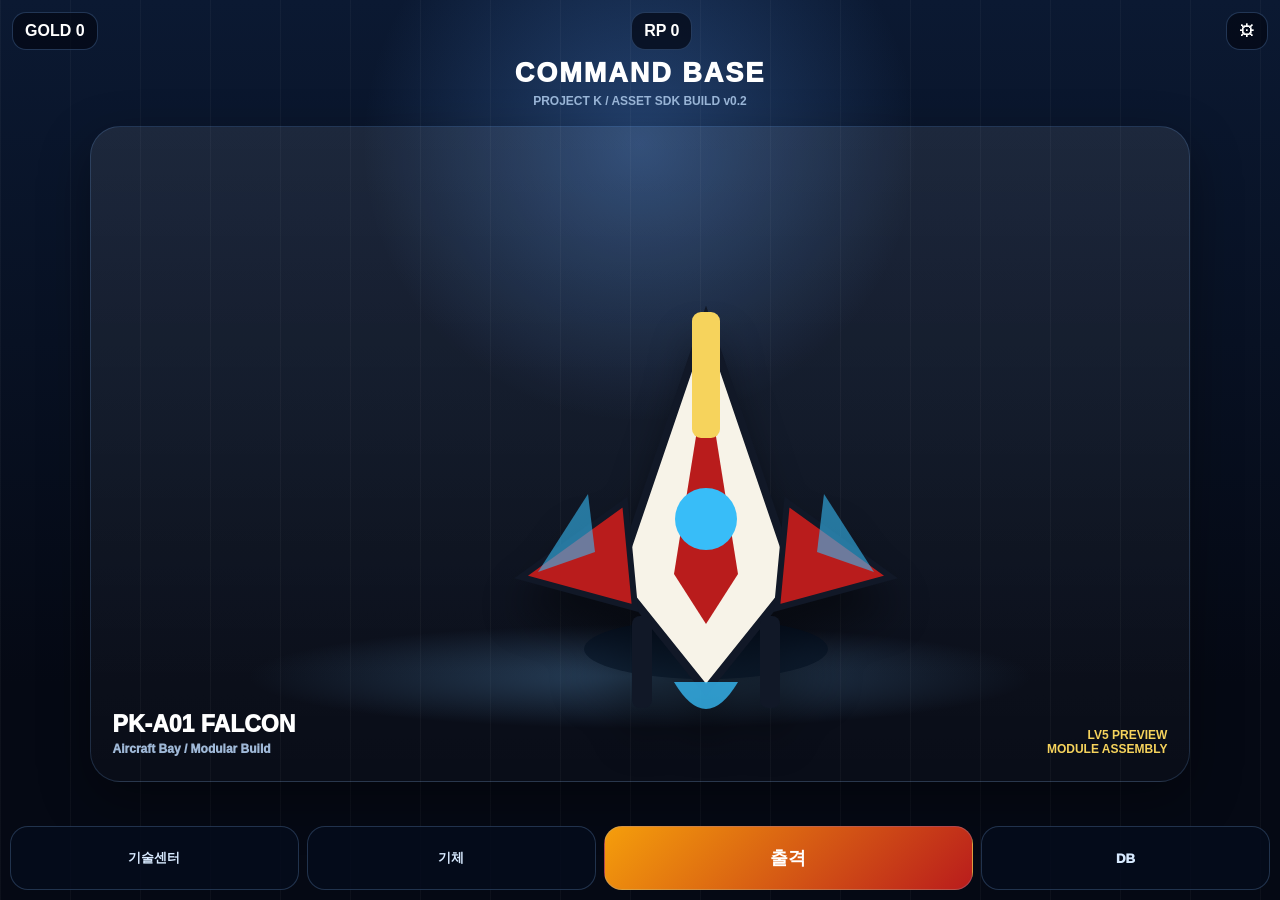
==== commit ebe5b7c7: "Add files via upload" ====
--- a/index.html
+++ b/index.html
@@ -1,128 +1,10 @@
-<!DOCTYPE html>
-<html lang="ko">
-<head>
-<meta charset="UTF-8" />
-<meta name="viewport" content="width=device-width, initial-scale=1.0" />
-<title>GO AIR RAID — Project K Engine Prototype</title>
-<style>
-  :root {
-    --gold: #d4af37;
-    --bg: #05070d;
-  }
-  * { box-sizing: border-box; }
-  html, body {
-    margin: 0; padding: 0; height: 100%;
-    background: #000;
-    color: #e5e7eb;
-    font-family: 'Segoe UI', system-ui, sans-serif;
-    display: flex; align-items: center; justify-content: center;
-  }
-  #stage-wrap {
-    position: relative;
-    width: 480px; max-width: 100vw;
-    aspect-ratio: 480 / 720;
-    border: 2px solid var(--gold);
-    box-shadow: 0 0 30px rgba(212,175,55,0.25);
-    overflow: hidden;
-    background: var(--bg);
-  }
-  canvas { width: 100%; height: 100%; display: block; touch-action: none; }
-
-  #select-screen, #end-screen {
-    position: absolute; inset: 0;
-    background: rgba(5,7,13,0.95);
-    display: flex; flex-direction: column; align-items: center; justify-content: center;
-    gap: 16px; padding: 20px; text-align: center;
-  }
-  .hidden { display: none !important; }
-  h1 { color: var(--gold); letter-spacing: 4px; font-size: 22px; margin: 0; }
-  .subtitle { font-size: 11px; color: #9ca3af; letter-spacing: 2px; }
-
-  .aircraft-card {
-    width: 220px; border: 1px solid #374151; border-radius: 6px;
-    padding: 10px; cursor: pointer; transition: 0.15s; background: #0c0f18;
-  }
-  .aircraft-card:hover { border-color: var(--gold); transform: translateY(-2px); }
-  .aircraft-card .swatch { width: 100%; height: 50px; border-radius: 4px; margin-bottom: 8px; }
-  .aircraft-card .name { font-weight: bold; color: #fff; }
-  .aircraft-card .desc { font-size: 11px; color: #9ca3af; margin-top: 4px; }
-
-  #hud {
-    position: absolute; top: 0; left: 0; right: 0; padding: 8px 10px;
-    display: flex; flex-direction: column; gap: 4px; font-size: 11px; pointer-events: none;
-  }
-  .bar-row { display: flex; align-items: center; gap: 6px; }
-  .bar { flex: 1; height: 8px; background: rgba(255,255,255,0.1); border-radius: 4px; overflow: hidden; }
-  #hp-fill { height: 100%; background: #ef4444; width: 100%; transition: width 0.15s; }
-  #core-fill { height: 100%; background: var(--gold); width: 0%; transition: width 0.15s; }
-  .hud-top-row { display: flex; justify-content: space-between; color: #fff; }
-  #weapon-label { color: #7dffd6; }
-
-  #speed-controls {
-    position: absolute; bottom: 8px; left: 0; right: 0;
-    display: flex; justify-content: center; gap: 6px; pointer-events: auto;
-  }
-  .speed-btn {
-    width: 30px; height: 30px; border-radius: 50%; border: 1px solid #4b5563;
-    background: rgba(0,0,0,0.5); color: #d1d5db; font-size: 11px; cursor: pointer;
-  }
-  .speed-btn.active { background: var(--gold); color: #000; border-color: var(--gold); }
-
-  button.primary {
-    background: var(--gold); color: #000; border: none; padding: 10px 24px;
-    font-weight: bold; border-radius: 4px; cursor: pointer; letter-spacing: 1px;
-  }
-</style>
-</head>
-<body>
-  <div id="stage-wrap">
-    <canvas id="game" width="480" height="720"></canvas>
-
-    <div id="select-screen">
-      <h1>GO AIR RAID</h1>
-      <div class="subtitle">PROJECT K ENGINE — PROTOTYPE</div>
-      <div style="display:flex; gap:12px; flex-wrap:wrap; justify-content:center;">
-        <div class="aircraft-card" data-id="PK-A01_Falcon">
-          <div class="swatch" style="background:linear-gradient(135deg,#c81e2c,#d4af37);"></div>
-          <div class="name">FALCON</div>
-          <div class="desc">밸런스형 · 직선 캐논 · 블루 코어</div>
-        </div>
-        <div class="aircraft-card" data-id="PK-B01_Vulcan">
-          <div class="swatch" style="background:linear-gradient(135deg,#1a1a1a,#d4af37);"></div>
-          <div class="name">VULCAN</div>
-          <div class="desc">중장갑형 · 체인건 · 오렌지 코어</div>
-        </div>
-      </div>
-      <div class="subtitle">기체를 선택하여 출격</div>
-    </div>
-
-    <div id="hud" class="hidden">
-      <div class="hud-top-row">
-        <span id="stage-label">STAGE 1</span>
-        <span id="level-label">LV 1</span>
-        <span id="score-label">SCORE 0</span>
-      </div>
-      <div class="bar-row">HP<div class="bar"><div id="hp-fill"></div></div></div>
-      <div class="bar-row">CORE<div class="bar"><div id="core-fill"></div></div></div>
-      <div id="weapon-label"></div>
-    </div>
-
-    <div id="speed-controls">
-      <button class="speed-btn active" data-speed="1">x1</button>
-      <button class="speed-btn" data-speed="2">x2</button>
-      <button class="speed-btn" data-speed="3">x3</button>
-      <button class="speed-btn" data-speed="4">x4</button>
-      <button class="speed-btn" data-speed="5">x5</button>
-    </div>
-
-    <div id="end-screen" class="hidden">
-      <h1 id="end-title">GAME OVER</h1>
-      <div id="end-score" class="subtitle"></div>
-      <button class="primary" id="retry-btn">RETRY</button>
-    </div>
-  </div>
-
-  <script src="src/engine.js"></script>
-  <script src="src/main.js"></script>
-</body>
-</html>
+<!DOCTYPE html><html lang="ko"><head><meta charset="UTF-8"><meta name="viewport" content="width=device-width,initial-scale=1,user-scalable=no"><title>Project K v0.2</title><style>
+*{box-sizing:border-box}body{margin:0;background:#050914;color:#fff;font-family:Arial,sans-serif;overflow:hidden}button{font-family:inherit}.screen{position:absolute;inset:0;display:none}.active{display:block}#app{width:100vw;height:100vh;position:relative;background:#050914}
+#base{background:radial-gradient(circle at 50% 16%,rgba(90,160,255,.32),transparent 28%),linear-gradient(#0b1932,#050914 76%);text-align:center;overflow:hidden}.grid{position:absolute;inset:0;background:repeating-linear-gradient(90deg,rgba(255,255,255,.035) 0 1px,transparent 1px 70px)}.top{position:absolute;top:12px;left:12px;right:12px;display:flex;justify-content:space-between;z-index:2}.res{background:rgba(3,8,20,.72);border:1px solid rgba(120,180,255,.25);border-radius:14px;padding:9px 12px;font-weight:900}.title{position:absolute;top:58px;left:0;right:0;font-size:27px;font-weight:1000;letter-spacing:2px}.sub{position:absolute;top:94px;left:0;right:0;color:#9bb7d9;font-size:12px;font-weight:700}.showcase{position:absolute;left:7vw;right:7vw;top:126px;bottom:118px;border:1px solid rgba(120,180,255,.18);border-radius:30px;background:linear-gradient(rgba(255,255,255,.08),rgba(255,255,255,.02));box-shadow:0 18px 50px rgba(0,0,0,.35);display:flex;align-items:center;justify-content:center}.platform{position:absolute;bottom:8%;width:72%;height:16%;border-radius:50%;background:radial-gradient(ellipse,rgba(75,125,170,.45),transparent 70%)}#shipSvg{width:min(72vw,380px);height:min(72vw,380px);filter:drop-shadow(0 30px 20px rgba(0,0,0,.45));animation:hover 2.6s ease-in-out infinite}@keyframes hover{50%{transform:translateY(-8px)}}.shipName{position:absolute;left:22px;bottom:25px;text-align:left;font-size:23px;font-weight:1000}.role{font-size:12px;color:#9fb8d7;margin-top:4px}.tag{position:absolute;right:22px;bottom:25px;color:#f6d35c;font-weight:900;font-size:12px;text-align:right}.nav{position:absolute;left:10px;right:10px;bottom:10px;display:grid;grid-template-columns:1fr 1fr 1.28fr 1fr;gap:8px;z-index:4}.nav button{height:64px;border:1px solid rgba(135,190,255,.22);background:rgba(5,12,28,.86);color:#d8eaff;border-radius:18px;font-weight:1000}.start{background:linear-gradient(135deg,#f59e0b,#b91c1c)!important;font-size:18px!important;color:#fff!important}
+#gameCanvas{width:100%;height:100%;display:block;background:linear-gradient(#071127,#101b32)}.hud{pointer-events:none;position:absolute;inset:0;z-index:10}.topHud{position:absolute;top:7px;left:8px;right:8px;background:rgba(3,8,20,.75);border:1px solid rgba(120,180,255,.25);border-radius:16px;padding:8px;display:grid;grid-template-columns:auto 1fr auto;gap:9px;align-items:center}.stage{font-size:15px;font-weight:1000}.kill{font-size:11px;color:#aecdff;font-weight:900}.progress{height:12px;background:#172033;border-radius:999px;overflow:hidden}.fill{height:100%;background:linear-gradient(90deg,#38bdf8,#f6d35c);width:0}.pause{pointer-events:auto;width:48px;height:42px;border:0;border-radius:14px;background:#13233d;color:white;font-size:19px;font-weight:1000}.left{position:absolute;top:78px;left:9px;width:116px;background:rgba(3,8,20,.68);border:1px solid rgba(120,180,255,.2);border-radius:14px;padding:9px;font-size:11px;font-weight:900}.bar{height:10px;background:#172033;border-radius:9px;margin:4px 0 9px;overflow:hidden}.bar i{display:block;height:100%;background:#38bdf8}.hp i{background:#ef4444}.weapons{position:absolute;top:78px;right:9px;width:158px;background:rgba(3,8,20,.68);border:1px solid rgba(120,180,255,.2);border-radius:14px;padding:10px;font-size:11px;line-height:1.55;color:#dbeafe;font-weight:900}.level{pointer-events:auto;position:absolute;left:12px;bottom:18px;width:72px;height:72px;border:2px solid #f6d35c;background:radial-gradient(circle,#7c2d12,#111827 70%);clip-path:polygon(25% 0,75% 0,100% 50%,75% 100%,25% 100%,0 50%);color:#fff;font-weight:1000;display:none;align-items:center;justify-content:center;flex-direction:column;font-size:10px}.level b{font-size:24px}.speed{pointer-events:auto;position:absolute;right:16px;bottom:18px;width:68px;height:68px;border-radius:50%;border:2px solid #38bdf8;background:#0b1830;color:white;font-weight:1000}.msg{position:absolute;left:50%;top:24%;transform:translate(-50%,-50%);font-size:34px;font-weight:1000;color:#f6d35c;text-shadow:0 0 18px rgba(246,211,92,.85);display:none;text-align:center}.bossBar{position:absolute;top:62px;left:8%;right:8%;height:18px;background:rgba(60,0,0,.75);border:1px solid rgba(255,120,120,.55);border-radius:999px;overflow:hidden;display:none}.bossFill{height:100%;background:linear-gradient(90deg,#ef4444,#f59e0b);width:100%}.modal{position:absolute;inset:0;background:rgba(0,0,0,.58);display:none;align-items:center;justify-content:center;z-index:30}.cards{display:flex;gap:10px}.card{width:29vw;max-width:170px;min-height:210px;border:1px solid #38bdf8;background:linear-gradient(#10234a,#071127);border-radius:20px;padding:14px;text-align:center}.card h3{font-size:15px}.card p{font-size:12px;color:#cfe4ff}.gold{border-color:#f6d35c!important}.menu{width:min(86vw,420px);background:linear-gradient(#10234a,#071127);border:1px solid rgba(120,180,255,.35);border-radius:24px;padding:20px;text-align:center}.menuBtn{width:100%;height:52px;margin-top:10px;border:0;border-radius:16px;background:#18345c;color:white;font-weight:1000}.settle{background:linear-gradient(135deg,#f59e0b,#b91c1c)}
+</style></head><body><div id="app"><section id="base" class="screen active"><div class="grid"></div><div class="top"><div class="res" id="goldTop">GOLD 0</div><div class="res" id="rpTop">RP 0</div><div class="res">⚙</div></div><div class="title">COMMAND BASE</div><div class="sub">PROJECT K / ASSET SDK BUILD v0.2</div><div class="showcase"><div class="platform"></div><div id="shipSvg"></div><div class="shipName" id="shipName">PK-A01 FALCON<div class="role">Aircraft Bay / Modular Build</div></div><div class="tag" id="shipTag">LV5 PREVIEW<br>MODULE ASSEMBLY</div></div><div class="nav"><button onclick="toast('Technology Center는 다음 CR에서 구현')">기술센터</button><button onclick="toggleShip()">기체</button><button id="startBtn" class="start">출격</button><button onclick="toast('Combat Database는 다음 CR에서 구현')">DB</button></div></section><section id="game" class="screen"><canvas id="gameCanvas"></canvas><div class="hud"><div class="topHud"><div class="stage" id="stageText">STAGE 1</div><div><div class="kill" id="killText">KILL 0/25</div><div class="progress"><div class="fill" id="stageFill"></div></div></div><button class="pause" id="pauseBtn">Ⅱ</button></div><div class="bossBar" id="bossBar"><div class="bossFill" id="bossFill"></div></div><div class="left">HP<div class="bar hp"><i id="hpFill" style="width:100%"></i></div>EXP<div class="bar"><i id="expFill" style="width:0%"></i></div></div><div class="weapons" id="weaponText"></div><button class="level" id="levelBtn"><span>LEVEL</span><b id="levelCount">1</b></button><button class="speed" id="speedBtn">⏩<br>x1</button><div class="msg" id="centerMsg"></div></div><div class="modal" id="levelModal"><div class="cards" id="cards"></div></div><div class="modal" id="pauseModal"><div class="menu"><h2>PAUSED</h2><button class="menuBtn" onclick="resumeGame()">계속하기</button><button class="menuBtn settle" onclick="settleAndBase()">정산하고 기지로</button></div></div><div class="modal" id="resultModal"><div class="menu"><h2 id="resultTitle">RESULT</h2><div id="resultText" style="line-height:1.8;color:#cfe4ff"></div><button class="menuBtn settle" onclick="backToBase()">기지로</button></div></div></section></div><script>
+const aircraftData={falcon:{name:'PK-A01 FALCON',role:'Balance Assault',palette:{primary:'#f7f3e8',secondary:'#b91c1c',accent:'#f6d35c',core:'#38bdf8',metal:'#111827'}},vulcan:{name:'PK-B01 VULCAN',role:'Heavy Assault',palette:{primary:'#1f2937',secondary:'#d97706',accent:'#f6d35c',core:'#fb923c',metal:'#0f172a'}}};let selected='falcon',totalGold=0,totalRp=0;function moduleShip(type='falcon',lv=5){const p=aircraftData[type].palette,heavy=type==='vulcan',body=54+lv*7,wing=38+lv*11;return `<svg width="512" height="512" viewBox="0 0 512 512"><ellipse cx="256" cy="385" rx="${82+lv*8}" ry="30" fill="#03101f" opacity=".55"/><path d="M256 ${heavy?70:54} L${256-body-(heavy?20:0)} 315 L256 ${heavy?452:426} L${256+body+(heavy?20:0)} 315 Z" fill="${p.primary}" stroke="${p.metal}" stroke-width="${heavy?11:8}"/><path d="M256 110 L${256-22-lv*2} 310 L256 ${heavy?392:360} L${256+22+lv*2} 310 Z" fill="${p.secondary}"/><path d="M${256-body+8} 238 L${256-wing-(heavy?108:92)} 313 L${256-body+18} 344 Z" fill="${p.secondary}" stroke="${p.metal}" stroke-width="${heavy?8:6}"/><path d="M${256+body-8} 238 L${256+wing+(heavy?108:92)} 313 L${256+body-18} 344 Z" fill="${p.secondary}" stroke="${p.metal}" stroke-width="${heavy?8:6}"/>${lv>=4?`<rect x="242" y="48" width="28" height="126" rx="9" fill="${p.accent}"/>`:''}${lv>=5?`<path d="M${256-wing-25} 230 L${256-wing-75} 308 L${256-wing-18} 288 Z" fill="${p.core}" opacity=".58"/><path d="M${256+wing+25} 230 L${256+wing+75} 308 L${256+wing+18} 288 Z" fill="${p.core}" opacity=".58"/>`:''}<circle cx="256" cy="255" r="${16+lv*3}" fill="${p.core}"/><rect x="${222-lv*8}" y="352" width="${heavy?28:20}" height="${62+lv*6}" rx="8" fill="${p.metal}"/><rect x="${270+lv*8}" y="352" width="${heavy?28:20}" height="${62+lv*6}" rx="8" fill="${p.metal}"/><path d="M${heavy?190:224} 418 Q256 ${heavy?505:472} ${heavy?322:288} 418" fill="${p.core}" opacity=".78"/></svg>`}shipSvg.innerHTML=moduleShip('falcon',5);function toggleShip(){selected=selected==='falcon'?'vulcan':'falcon';shipSvg.innerHTML=moduleShip(selected,5);shipName.innerHTML=aircraftData[selected].name+'<div class="role">'+aircraftData[selected].role+' / Modular Build</div>';shipTag.innerHTML=selected==='falcon'?'LV5 PREVIEW<br>VARIABLE WING':'LV5 PREVIEW<br>HEAVY ARMOR'}function toast(t){alert(t)}
+const canvas=document.getElementById('gameCanvas'),ctx=canvas.getContext('2d');let W=0,H=0,running=false,paused=false,last=0,speed=1,slow=1,player,bullets=[],enemyBullets=[],enemies=[],particles=[],boss=null,stage=1,kills=0,killGoal=25,exp=0,expNeed=50,levelPoints=0,runGold=0,runRp=0,weapons={straight:1,laser:0,chain:0,shield:0,wingS:0,wingH:0};function resize(){W=canvas.width=innerWidth;H=canvas.height=innerHeight}addEventListener('resize',resize);startBtn.onclick=()=>{base.classList.remove('active');game.classList.add('active');setTimeout(()=>{resize();startGame()},60)};pauseBtn.onclick=()=>openPause();speedBtn.onclick=()=>{speed=speed>=5?1:speed+1;speedBtn.innerHTML='⏩<br>x'+speed};levelBtn.onclick=openLevel;function startGame(){running=true;paused=false;last=performance.now();player={x:W/2,y:H-96,hp:100,maxHp:100,lv:1,fire:0,wingFire:0,homingFire:0};bullets=[];enemyBullets=[];enemies=[];particles=[];boss=null;stage=1;kills=0;killGoal=25;exp=0;expNeed=50;levelPoints=0;runGold=0;runRp=0;weapons={straight:1,laser:0,chain:0,shield:0,wingS:0,wingH:0};levelBtn.style.display='none';message('LAUNCH');requestAnimationFrame(loop)}let drag=false;canvas.addEventListener('pointerdown',e=>{drag=true;move(e)});canvas.addEventListener('pointermove',e=>{if(drag)move(e)});addEventListener('pointerup',()=>drag=false);function move(e){if(!player)return;let r=canvas.getBoundingClientRect();player.x=e.clientX-r.left;player.y=e.clientY-r.top-35}function loop(t){if(!running)return;let dt=Math.min((t-last)/1000,.033);last=t;if(!paused){update(dt*speed*slow);render()}requestAnimationFrame(loop)}function update(dt){player.fire-=dt;player.wingFire-=dt;player.homingFire-=dt;if(player.fire<=0){fire();player.fire=.15}if(weapons.wingS>0&&player.wingFire<=0){fireWingS();player.wingFire=Math.max(.22,.72-weapons.wingS*.08)}if(weapons.wingH>0&&player.homingFire<=0){fireWingH();player.homingFire=Math.max(.35,1.05-weapons.wingH*.1)}if(!boss&&Math.random()<dt*(1.25+stage*.08))spawnEnemy();enemies.forEach(e=>{e.y+=e.v*dt;if(e.shoot){e.cool-=dt;if(e.cool<=0){e.cool=1.25;enemyBullets.push({x:e.x,y:e.y,vx:0,vy:165,life:3})}}});if(boss){boss.cool-=dt;if(boss.cool<=0){boss.cool=.65;for(let i=-2;i<=2;i++)enemyBullets.push({x:boss.x,y:boss.y+52,vx:i*55,vy:180,life:3})}}bullets.forEach(b=>{if(b.type==='homing'){let target=getNearest(b.x,b.y);if(target){let dx=target.x-b.x,dy=target.y-b.y,len=Math.hypot(dx,dy)||1;b.vx+=(dx/len)*420*dt;b.vy+=(dy/len)*420*dt;let sp=Math.hypot(b.vx,b.vy)||1;b.vx=b.vx/sp*360;b.vy=b.vy/sp*360}}b.x+=b.vx*dt;b.y+=b.vy*dt;b.life-=dt});enemyBullets.forEach(p=>{p.x+=p.vx*dt;p.y+=p.vy*dt;p.life-=dt});particles.forEach(p=>{p.x+=p.vx*dt;p.y+=p.vy*dt;p.life-=dt});bullets=bullets.filter(b=>b.life>0&&b.y>-100&&b.y<H+100&&b.x>-80&&b.x<W+80);enemyBullets=enemyBullets.filter(p=>p.life>0&&p.y<H+120);particles=particles.filter(p=>p.life>0&&p.y<H+120);collide();enemies=enemies.filter(e=>e.hp>0&&e.y<H+90);if(player.hp<=0)endRun('GAME OVER');updateUI()}function getNearest(x,y){let arr=enemies.slice();if(boss)arr.push(boss);let best=null,bd=999999;arr.forEach(e=>{let d=Math.hypot(e.x-x,e.y-y);if(d<bd){bd=d;best=e}});return best}function fire(){let lv=weapons.straight,arr=[0,-8,8,-15,15,-28,28].slice(0,lv===1?1:lv===2?2:lv===3?4:lv===4?5:7);arr.forEach(a=>{let r=a*Math.PI/180;bullets.push({x:player.x,y:player.y-36,vx:Math.sin(r)*280,vy:-540*Math.cos(r),dmg:11+stage,life:2,type:'straight'})});if(weapons.laser>0)bullets.push({x:player.x,y:player.y-245,vx:0,vy:0,dmg:2+weapons.laser,life:.12,type:'laser',w:12+weapons.laser*4,h:430})}function fireWingS(){(weapons.wingS>=2?[[-58,24],[58,24]]:[[-58,24]]).forEach(p=>{bullets.push({x:player.x+p[0],y:player.y+p[1]-40,vx:0,vy:-440,dmg:7+weapons.wingS*3,life:2,type:'wing'});if(weapons.wingS>=5)bullets.push({x:player.x+p[0]+8,y:player.y+p[1]-42,vx:0,vy:-440,dmg:7+weapons.wingS*3,life:2,type:'wing'})})}function fireWingH(){(weapons.wingH>=2?[[-72,42],[72,42]]:[[72,42]]).forEach(p=>bullets.push({x:player.x+p[0],y:player.y+p[1]-40,vx:0,vy:-360,dmg:8+weapons.wingH*3,life:3,type:'homing'}))}function spawnEnemy(){let types=['normal','normal','fast','bomber'],type=types[Math.floor(Math.random()*types.length)],hp=type==='bomber'?48+stage*5:type==='fast'?12+stage*2:22+stage*3;enemies.push({x:30+Math.random()*(W-60),y:-42,hp,maxHp:hp,v:type==='fast'?165:type==='bomber'?48:86,type,shoot:type==='bomber',cool:1})}function spawnBoss(){boss={x:W/2,y:106,hp:780+stage*190,maxHp:780+stage*190,cool:.5};message('WARNING<br>BOSS')}function message(t){centerMsg.innerHTML=t;centerMsg.style.display='block';setTimeout(()=>centerMsg.style.display='none',1100)}
+function collide(){for(let b of bullets){if(b.type==='laser'){enemies.forEach(e=>{if(Math.abs(e.x-b.x)<b.w+22&&e.y<b.y+b.h/2&&e.y>b.y-b.h/2)e.hp-=b.dmg});if(boss&&Math.abs(boss.x-b.x)<85)boss.hp-=b.dmg;continue}enemies.forEach(e=>{if(Math.hypot(e.x-b.x,e.y-b.y)<24){e.hp-=b.dmg;b.life=0;if(weapons.chain>0)enemies.forEach(o=>{if(o!==e&&Math.hypot(o.x-e.x,o.y-e.y)<105+weapons.chain*18)o.hp-=6+weapons.chain*3})}});if(boss&&Math.hypot(boss.x-b.x,boss.y-b.y)<88){boss.hp-=b.dmg;b.life=0}}enemies.forEach(e=>{if(e.hp<=0&&!e.dead){e.dead=true;kills++;exp+=9;runGold+=2;particles.push({x:e.x,y:e.y,vx:0,vy:-45,life:.8,type:'gold',txt:'+2G'});if(kills>=killGoal&&!boss){if(stage%5===0)spawnBoss();else nextStage()}}});if(boss&&boss.hp<=0){runGold+=50;runRp+=5;boss=null;message('BOSS CLEAR');nextStage()}enemyBullets.forEach(p=>{if(Math.hypot(p.x-player.x,p.y-player.y)<19){let dmg=weapons.shield>0?Math.max(2,10-weapons.shield*2):10;player.hp-=dmg;p.life=0}});while(exp>=expNeed){exp-=expNeed;expNeed=Math.floor(expNeed*1.35+22);levelPoints++;levelBtn.style.display='flex';levelCount.textContent=levelPoints}}function nextStage(){stage++;kills=0;killGoal=20+stage*5;message('STAGE '+stage);if(stage%5===0)setTimeout(spawnBoss,800)}function openLevel(){if(levelPoints<=0)return;slow=.2;levelModal.style.display='flex';let opts=[['Straight +1','정면 화력 증가','straight'],['Laser +1','관통 레이저','laser'],['Chain +1','연쇄 피해','chain'],['Shield +1','보호막','shield'],['Wingman S +1','정면 미사일 보조기','wingS'],['Wingman H +1','유도 미사일 보조기','wingH']].sort(()=>Math.random()-.5).slice(0,3);cards.innerHTML=opts.map((o,i)=>`<div class="card ${i==0?'gold':''}" onclick="choose('${o[2]}')"><h3>${o[0]}</h3><p>${o[1]}</p></div>`).join('')}function choose(w){weapons[w]=Math.min(5,(weapons[w]||0)+1);if(w==='straight')player.lv=Math.min(5,weapons[w]);levelPoints--;levelModal.style.display='none';slow=1;if(levelPoints<=0)levelBtn.style.display='none';levelCount.textContent=levelPoints;updateUI()}window.choose=choose;function openPause(){if(!running)return;paused=true;pauseModal.style.display='flex'}function resumeGame(){paused=false;pauseModal.style.display='none'}function settleAndBase(){pauseModal.style.display='none';endRun('정산')}function endRun(title){if(!running)return;running=false;paused=true;totalGold+=runGold;totalRp+=runRp;resultTitle.textContent=title;resultText.innerHTML=`Stage ${stage}<br>Gold +${runGold}<br>RP +${runRp}`;resultModal.style.display='flex';updateBase()}function backToBase(){resultModal.style.display='none';game.classList.remove('active');base.classList.add('active');paused=false;running=false}function updateBase(){goldTop.textContent='GOLD '+totalGold;rpTop.textContent='RP '+totalRp}
+function drawShip(x,y,lv,type){ctx.save();ctx.translate(x,y);ctx.scale(.30+.025*lv,.30+.025*lv);ctx.translate(-256,-256);const p=aircraftData[type].palette,heavy=type==='vulcan';let body=54+lv*7,wing=38+lv*11;ctx.fillStyle=p.primary;ctx.strokeStyle=p.metal;ctx.lineWidth=heavy?11:8;ctx.beginPath();ctx.moveTo(256,heavy?70:54);ctx.lineTo(256-body-(heavy?20:0),315);ctx.lineTo(256,heavy?452:426);ctx.lineTo(256+body+(heavy?20:0),315);ctx.closePath();ctx.fill();ctx.stroke();ctx.fillStyle=p.secondary;ctx.beginPath();ctx.moveTo(256-body+8,238);ctx.lineTo(256-wing-(heavy?108:92),313);ctx.lineTo(256-body+18,344);ctx.closePath();ctx.fill();ctx.stroke();ctx.beginPath();ctx.moveTo(256+body-8,238);ctx.lineTo(256+wing+(heavy?108:92),313);ctx.lineTo(256+body-18,344);ctx.closePath();ctx.fill();ctx.stroke();ctx.fillStyle=p.core;ctx.beginPath();ctx.arc(256,255,19+lv*3,0,7);ctx.fill();ctx.restore()}function drawWingman(x,y,type){ctx.save();ctx.translate(x,y);ctx.scale(.38,.38);ctx.fillStyle=type==='h'?'#38bdf8':'#f6d35c';ctx.strokeStyle='#0f172a';ctx.lineWidth=4;ctx.beginPath();ctx.moveTo(0,-28);ctx.lineTo(-18,24);ctx.lineTo(0,14);ctx.lineTo(18,24);ctx.closePath();ctx.fill();ctx.stroke();ctx.restore()}function render(){ctx.clearRect(0,0,W,H);ctx.fillStyle='#071127';ctx.fillRect(0,0,W,H);ctx.strokeStyle='rgba(56,189,248,.075)';for(let y=0;y<H;y+=40){ctx.beginPath();ctx.moveTo(0,y+(performance.now()/42%40));ctx.lineTo(W,y+(performance.now()/42%40));ctx.stroke()}bullets.forEach(b=>{if(b.type==='laser'){ctx.fillStyle='rgba(56,189,248,.24)';ctx.fillRect(b.x-b.w/2,b.y-b.h/2,b.w,b.h);ctx.fillStyle='rgba(255,255,255,.65)';ctx.fillRect(b.x-2,b.y-b.h/2,4,b.h)}else{ctx.fillStyle=b.type==='homing'?'#38bdf8':b.type==='wing'?'#f6d35c':'#fde68a';ctx.beginPath();ctx.arc(b.x,b.y,b.type==='homing'?5:4,0,7);ctx.fill()}});enemies.forEach(e=>{ctx.save();ctx.translate(e.x,e.y);ctx.fillStyle=e.type==='bomber'?'#7f1d1d':e.type==='fast'?'#fb923c':'#ef4444';ctx.beginPath();ctx.moveTo(0,23);ctx.lineTo(-19,-19);ctx.lineTo(19,-19);ctx.closePath();ctx.fill();ctx.restore()});if(boss){ctx.fillStyle='#991b1b';ctx.fillRect(boss.x-86,boss.y-48,172,96);ctx.fillStyle='#f6d35c';ctx.fillRect(30,62,(W-60)*(boss.hp/boss.maxHp),12);ctx.strokeStyle='#fff';ctx.strokeRect(30,62,W-60,12)}enemyBullets.forEach(p=>{ctx.fillStyle='#fb923c';ctx.beginPath();ctx.arc(p.x,p.y,6,0,7);ctx.fill()});particles.forEach(p=>{if(p.type==='gold'){ctx.fillStyle='#f6d35c';ctx.font='bold 14px Arial';ctx.fillText(p.txt,p.x,p.y)}});if(weapons.wingS>0)(weapons.wingS>=2?[[-58,24],[58,24]]:[[-58,24]]).forEach(p=>drawWingman(player.x+p[0],player.y+p[1],'s'));if(weapons.wingH>0)(weapons.wingH>=2?[[-72,42],[72,42]]:[[72,42]]).forEach(p=>drawWingman(player.x+p[0],player.y+p[1],'h'));drawShip(player.x,player.y,player.lv,selected);if(weapons.shield>0){ctx.strokeStyle='rgba(56,189,248,.55)';ctx.lineWidth=3;ctx.beginPath();ctx.arc(player.x,player.y,45+weapons.shield*8,0,7);ctx.stroke()}}function updateUI(){stageText.textContent='STAGE '+stage+(boss?' / BOSS':'');killText.textContent=boss?'BOSS HP':'KILL '+Math.min(kills,killGoal)+'/'+killGoal;stageFill.style.width=(Math.min(kills/killGoal,1)*100)+'%';hpFill.style.width=Math.max(player.hp/player.maxHp*100,0)+'%';expFill.style.width=Math.min(exp/expNeed*100,100)+'%';weaponText.innerHTML=`Straight Lv${weapons.straight}<br>Laser Lv${weapons.laser}<br>Chain Lv${weapons.chain}<br>Shield Lv${weapons.shield}<br>Wing S Lv${weapons.wingS}<br>Wing H Lv${weapons.wingH}`;bossBar.style.display=boss?'block':'none';if(boss)bossFill.style.width=(boss.hp/boss.maxHp*100)+'%'}
+</script></body></html>
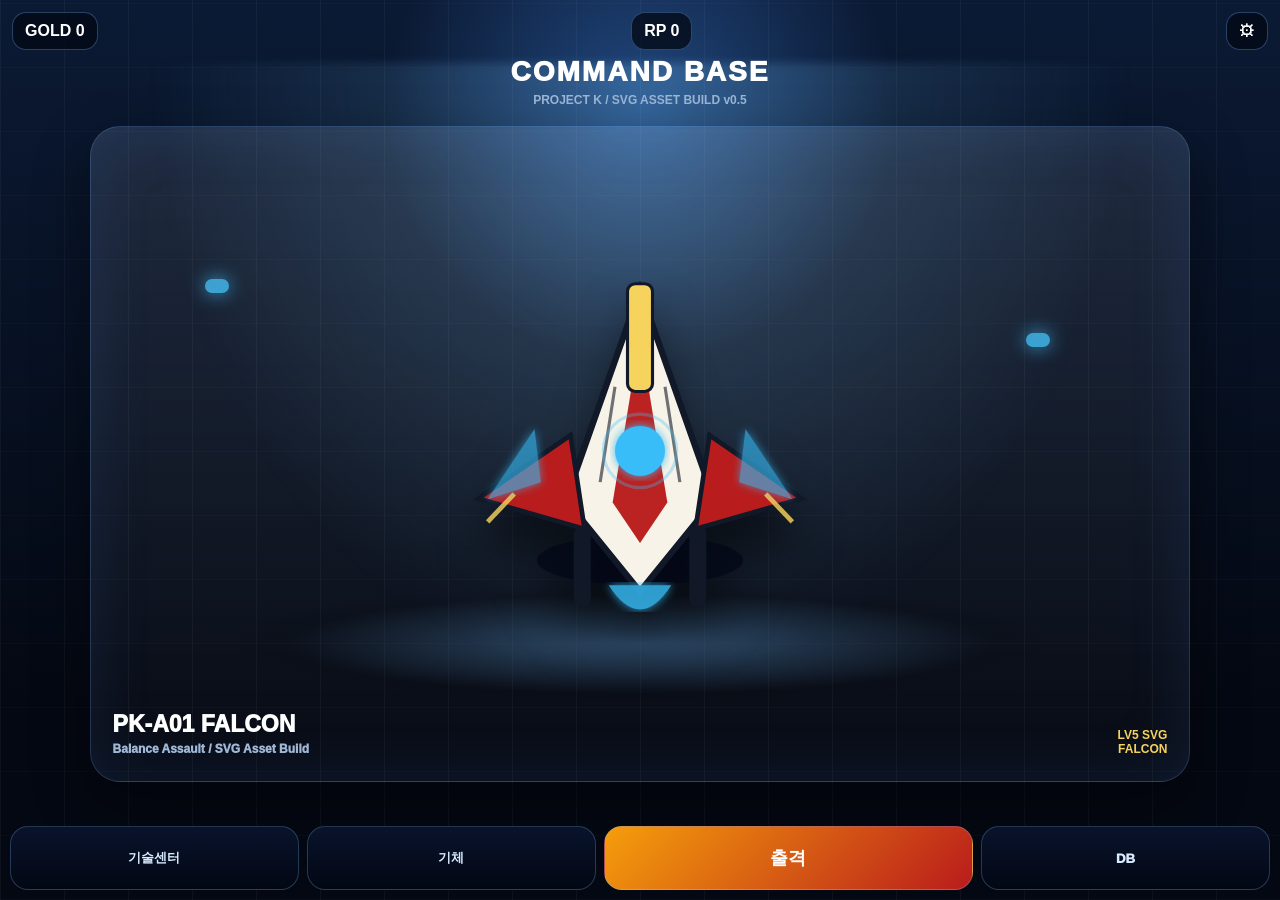
==== commit f0e54c39: "Add files via upload" ====
--- a/index.html
+++ b/index.html
@@ -1,10 +1,37 @@
-<!DOCTYPE html><html lang="ko"><head><meta charset="UTF-8"><meta name="viewport" content="width=device-width,initial-scale=1,user-scalable=no"><title>Project K v0.2</title><style>
-*{box-sizing:border-box}body{margin:0;background:#050914;color:#fff;font-family:Arial,sans-serif;overflow:hidden}button{font-family:inherit}.screen{position:absolute;inset:0;display:none}.active{display:block}#app{width:100vw;height:100vh;position:relative;background:#050914}
-#base{background:radial-gradient(circle at 50% 16%,rgba(90,160,255,.32),transparent 28%),linear-gradient(#0b1932,#050914 76%);text-align:center;overflow:hidden}.grid{position:absolute;inset:0;background:repeating-linear-gradient(90deg,rgba(255,255,255,.035) 0 1px,transparent 1px 70px)}.top{position:absolute;top:12px;left:12px;right:12px;display:flex;justify-content:space-between;z-index:2}.res{background:rgba(3,8,20,.72);border:1px solid rgba(120,180,255,.25);border-radius:14px;padding:9px 12px;font-weight:900}.title{position:absolute;top:58px;left:0;right:0;font-size:27px;font-weight:1000;letter-spacing:2px}.sub{position:absolute;top:94px;left:0;right:0;color:#9bb7d9;font-size:12px;font-weight:700}.showcase{position:absolute;left:7vw;right:7vw;top:126px;bottom:118px;border:1px solid rgba(120,180,255,.18);border-radius:30px;background:linear-gradient(rgba(255,255,255,.08),rgba(255,255,255,.02));box-shadow:0 18px 50px rgba(0,0,0,.35);display:flex;align-items:center;justify-content:center}.platform{position:absolute;bottom:8%;width:72%;height:16%;border-radius:50%;background:radial-gradient(ellipse,rgba(75,125,170,.45),transparent 70%)}#shipSvg{width:min(72vw,380px);height:min(72vw,380px);filter:drop-shadow(0 30px 20px rgba(0,0,0,.45));animation:hover 2.6s ease-in-out infinite}@keyframes hover{50%{transform:translateY(-8px)}}.shipName{position:absolute;left:22px;bottom:25px;text-align:left;font-size:23px;font-weight:1000}.role{font-size:12px;color:#9fb8d7;margin-top:4px}.tag{position:absolute;right:22px;bottom:25px;color:#f6d35c;font-weight:900;font-size:12px;text-align:right}.nav{position:absolute;left:10px;right:10px;bottom:10px;display:grid;grid-template-columns:1fr 1fr 1.28fr 1fr;gap:8px;z-index:4}.nav button{height:64px;border:1px solid rgba(135,190,255,.22);background:rgba(5,12,28,.86);color:#d8eaff;border-radius:18px;font-weight:1000}.start{background:linear-gradient(135deg,#f59e0b,#b91c1c)!important;font-size:18px!important;color:#fff!important}
-#gameCanvas{width:100%;height:100%;display:block;background:linear-gradient(#071127,#101b32)}.hud{pointer-events:none;position:absolute;inset:0;z-index:10}.topHud{position:absolute;top:7px;left:8px;right:8px;background:rgba(3,8,20,.75);border:1px solid rgba(120,180,255,.25);border-radius:16px;padding:8px;display:grid;grid-template-columns:auto 1fr auto;gap:9px;align-items:center}.stage{font-size:15px;font-weight:1000}.kill{font-size:11px;color:#aecdff;font-weight:900}.progress{height:12px;background:#172033;border-radius:999px;overflow:hidden}.fill{height:100%;background:linear-gradient(90deg,#38bdf8,#f6d35c);width:0}.pause{pointer-events:auto;width:48px;height:42px;border:0;border-radius:14px;background:#13233d;color:white;font-size:19px;font-weight:1000}.left{position:absolute;top:78px;left:9px;width:116px;background:rgba(3,8,20,.68);border:1px solid rgba(120,180,255,.2);border-radius:14px;padding:9px;font-size:11px;font-weight:900}.bar{height:10px;background:#172033;border-radius:9px;margin:4px 0 9px;overflow:hidden}.bar i{display:block;height:100%;background:#38bdf8}.hp i{background:#ef4444}.weapons{position:absolute;top:78px;right:9px;width:158px;background:rgba(3,8,20,.68);border:1px solid rgba(120,180,255,.2);border-radius:14px;padding:10px;font-size:11px;line-height:1.55;color:#dbeafe;font-weight:900}.level{pointer-events:auto;position:absolute;left:12px;bottom:18px;width:72px;height:72px;border:2px solid #f6d35c;background:radial-gradient(circle,#7c2d12,#111827 70%);clip-path:polygon(25% 0,75% 0,100% 50%,75% 100%,25% 100%,0 50%);color:#fff;font-weight:1000;display:none;align-items:center;justify-content:center;flex-direction:column;font-size:10px}.level b{font-size:24px}.speed{pointer-events:auto;position:absolute;right:16px;bottom:18px;width:68px;height:68px;border-radius:50%;border:2px solid #38bdf8;background:#0b1830;color:white;font-weight:1000}.msg{position:absolute;left:50%;top:24%;transform:translate(-50%,-50%);font-size:34px;font-weight:1000;color:#f6d35c;text-shadow:0 0 18px rgba(246,211,92,.85);display:none;text-align:center}.bossBar{position:absolute;top:62px;left:8%;right:8%;height:18px;background:rgba(60,0,0,.75);border:1px solid rgba(255,120,120,.55);border-radius:999px;overflow:hidden;display:none}.bossFill{height:100%;background:linear-gradient(90deg,#ef4444,#f59e0b);width:100%}.modal{position:absolute;inset:0;background:rgba(0,0,0,.58);display:none;align-items:center;justify-content:center;z-index:30}.cards{display:flex;gap:10px}.card{width:29vw;max-width:170px;min-height:210px;border:1px solid #38bdf8;background:linear-gradient(#10234a,#071127);border-radius:20px;padding:14px;text-align:center}.card h3{font-size:15px}.card p{font-size:12px;color:#cfe4ff}.gold{border-color:#f6d35c!important}.menu{width:min(86vw,420px);background:linear-gradient(#10234a,#071127);border:1px solid rgba(120,180,255,.35);border-radius:24px;padding:20px;text-align:center}.menuBtn{width:100%;height:52px;margin-top:10px;border:0;border-radius:16px;background:#18345c;color:white;font-weight:1000}.settle{background:linear-gradient(135deg,#f59e0b,#b91c1c)}
-</style></head><body><div id="app"><section id="base" class="screen active"><div class="grid"></div><div class="top"><div class="res" id="goldTop">GOLD 0</div><div class="res" id="rpTop">RP 0</div><div class="res">⚙</div></div><div class="title">COMMAND BASE</div><div class="sub">PROJECT K / ASSET SDK BUILD v0.2</div><div class="showcase"><div class="platform"></div><div id="shipSvg"></div><div class="shipName" id="shipName">PK-A01 FALCON<div class="role">Aircraft Bay / Modular Build</div></div><div class="tag" id="shipTag">LV5 PREVIEW<br>MODULE ASSEMBLY</div></div><div class="nav"><button onclick="toast('Technology Center는 다음 CR에서 구현')">기술센터</button><button onclick="toggleShip()">기체</button><button id="startBtn" class="start">출격</button><button onclick="toast('Combat Database는 다음 CR에서 구현')">DB</button></div></section><section id="game" class="screen"><canvas id="gameCanvas"></canvas><div class="hud"><div class="topHud"><div class="stage" id="stageText">STAGE 1</div><div><div class="kill" id="killText">KILL 0/25</div><div class="progress"><div class="fill" id="stageFill"></div></div></div><button class="pause" id="pauseBtn">Ⅱ</button></div><div class="bossBar" id="bossBar"><div class="bossFill" id="bossFill"></div></div><div class="left">HP<div class="bar hp"><i id="hpFill" style="width:100%"></i></div>EXP<div class="bar"><i id="expFill" style="width:0%"></i></div></div><div class="weapons" id="weaponText"></div><button class="level" id="levelBtn"><span>LEVEL</span><b id="levelCount">1</b></button><button class="speed" id="speedBtn">⏩<br>x1</button><div class="msg" id="centerMsg"></div></div><div class="modal" id="levelModal"><div class="cards" id="cards"></div></div><div class="modal" id="pauseModal"><div class="menu"><h2>PAUSED</h2><button class="menuBtn" onclick="resumeGame()">계속하기</button><button class="menuBtn settle" onclick="settleAndBase()">정산하고 기지로</button></div></div><div class="modal" id="resultModal"><div class="menu"><h2 id="resultTitle">RESULT</h2><div id="resultText" style="line-height:1.8;color:#cfe4ff"></div><button class="menuBtn settle" onclick="backToBase()">기지로</button></div></div></section></div><script>
-const aircraftData={falcon:{name:'PK-A01 FALCON',role:'Balance Assault',palette:{primary:'#f7f3e8',secondary:'#b91c1c',accent:'#f6d35c',core:'#38bdf8',metal:'#111827'}},vulcan:{name:'PK-B01 VULCAN',role:'Heavy Assault',palette:{primary:'#1f2937',secondary:'#d97706',accent:'#f6d35c',core:'#fb923c',metal:'#0f172a'}}};let selected='falcon',totalGold=0,totalRp=0;function moduleShip(type='falcon',lv=5){const p=aircraftData[type].palette,heavy=type==='vulcan',body=54+lv*7,wing=38+lv*11;return `<svg width="512" height="512" viewBox="0 0 512 512"><ellipse cx="256" cy="385" rx="${82+lv*8}" ry="30" fill="#03101f" opacity=".55"/><path d="M256 ${heavy?70:54} L${256-body-(heavy?20:0)} 315 L256 ${heavy?452:426} L${256+body+(heavy?20:0)} 315 Z" fill="${p.primary}" stroke="${p.metal}" stroke-width="${heavy?11:8}"/><path d="M256 110 L${256-22-lv*2} 310 L256 ${heavy?392:360} L${256+22+lv*2} 310 Z" fill="${p.secondary}"/><path d="M${256-body+8} 238 L${256-wing-(heavy?108:92)} 313 L${256-body+18} 344 Z" fill="${p.secondary}" stroke="${p.metal}" stroke-width="${heavy?8:6}"/><path d="M${256+body-8} 238 L${256+wing+(heavy?108:92)} 313 L${256+body-18} 344 Z" fill="${p.secondary}" stroke="${p.metal}" stroke-width="${heavy?8:6}"/>${lv>=4?`<rect x="242" y="48" width="28" height="126" rx="9" fill="${p.accent}"/>`:''}${lv>=5?`<path d="M${256-wing-25} 230 L${256-wing-75} 308 L${256-wing-18} 288 Z" fill="${p.core}" opacity=".58"/><path d="M${256+wing+25} 230 L${256+wing+75} 308 L${256+wing+18} 288 Z" fill="${p.core}" opacity=".58"/>`:''}<circle cx="256" cy="255" r="${16+lv*3}" fill="${p.core}"/><rect x="${222-lv*8}" y="352" width="${heavy?28:20}" height="${62+lv*6}" rx="8" fill="${p.metal}"/><rect x="${270+lv*8}" y="352" width="${heavy?28:20}" height="${62+lv*6}" rx="8" fill="${p.metal}"/><path d="M${heavy?190:224} 418 Q256 ${heavy?505:472} ${heavy?322:288} 418" fill="${p.core}" opacity=".78"/></svg>`}shipSvg.innerHTML=moduleShip('falcon',5);function toggleShip(){selected=selected==='falcon'?'vulcan':'falcon';shipSvg.innerHTML=moduleShip(selected,5);shipName.innerHTML=aircraftData[selected].name+'<div class="role">'+aircraftData[selected].role+' / Modular Build</div>';shipTag.innerHTML=selected==='falcon'?'LV5 PREVIEW<br>VARIABLE WING':'LV5 PREVIEW<br>HEAVY ARMOR'}function toast(t){alert(t)}
-const canvas=document.getElementById('gameCanvas'),ctx=canvas.getContext('2d');let W=0,H=0,running=false,paused=false,last=0,speed=1,slow=1,player,bullets=[],enemyBullets=[],enemies=[],particles=[],boss=null,stage=1,kills=0,killGoal=25,exp=0,expNeed=50,levelPoints=0,runGold=0,runRp=0,weapons={straight:1,laser:0,chain:0,shield:0,wingS:0,wingH:0};function resize(){W=canvas.width=innerWidth;H=canvas.height=innerHeight}addEventListener('resize',resize);startBtn.onclick=()=>{base.classList.remove('active');game.classList.add('active');setTimeout(()=>{resize();startGame()},60)};pauseBtn.onclick=()=>openPause();speedBtn.onclick=()=>{speed=speed>=5?1:speed+1;speedBtn.innerHTML='⏩<br>x'+speed};levelBtn.onclick=openLevel;function startGame(){running=true;paused=false;last=performance.now();player={x:W/2,y:H-96,hp:100,maxHp:100,lv:1,fire:0,wingFire:0,homingFire:0};bullets=[];enemyBullets=[];enemies=[];particles=[];boss=null;stage=1;kills=0;killGoal=25;exp=0;expNeed=50;levelPoints=0;runGold=0;runRp=0;weapons={straight:1,laser:0,chain:0,shield:0,wingS:0,wingH:0};levelBtn.style.display='none';message('LAUNCH');requestAnimationFrame(loop)}let drag=false;canvas.addEventListener('pointerdown',e=>{drag=true;move(e)});canvas.addEventListener('pointermove',e=>{if(drag)move(e)});addEventListener('pointerup',()=>drag=false);function move(e){if(!player)return;let r=canvas.getBoundingClientRect();player.x=e.clientX-r.left;player.y=e.clientY-r.top-35}function loop(t){if(!running)return;let dt=Math.min((t-last)/1000,.033);last=t;if(!paused){update(dt*speed*slow);render()}requestAnimationFrame(loop)}function update(dt){player.fire-=dt;player.wingFire-=dt;player.homingFire-=dt;if(player.fire<=0){fire();player.fire=.15}if(weapons.wingS>0&&player.wingFire<=0){fireWingS();player.wingFire=Math.max(.22,.72-weapons.wingS*.08)}if(weapons.wingH>0&&player.homingFire<=0){fireWingH();player.homingFire=Math.max(.35,1.05-weapons.wingH*.1)}if(!boss&&Math.random()<dt*(1.25+stage*.08))spawnEnemy();enemies.forEach(e=>{e.y+=e.v*dt;if(e.shoot){e.cool-=dt;if(e.cool<=0){e.cool=1.25;enemyBullets.push({x:e.x,y:e.y,vx:0,vy:165,life:3})}}});if(boss){boss.cool-=dt;if(boss.cool<=0){boss.cool=.65;for(let i=-2;i<=2;i++)enemyBullets.push({x:boss.x,y:boss.y+52,vx:i*55,vy:180,life:3})}}bullets.forEach(b=>{if(b.type==='homing'){let target=getNearest(b.x,b.y);if(target){let dx=target.x-b.x,dy=target.y-b.y,len=Math.hypot(dx,dy)||1;b.vx+=(dx/len)*420*dt;b.vy+=(dy/len)*420*dt;let sp=Math.hypot(b.vx,b.vy)||1;b.vx=b.vx/sp*360;b.vy=b.vy/sp*360}}b.x+=b.vx*dt;b.y+=b.vy*dt;b.life-=dt});enemyBullets.forEach(p=>{p.x+=p.vx*dt;p.y+=p.vy*dt;p.life-=dt});particles.forEach(p=>{p.x+=p.vx*dt;p.y+=p.vy*dt;p.life-=dt});bullets=bullets.filter(b=>b.life>0&&b.y>-100&&b.y<H+100&&b.x>-80&&b.x<W+80);enemyBullets=enemyBullets.filter(p=>p.life>0&&p.y<H+120);particles=particles.filter(p=>p.life>0&&p.y<H+120);collide();enemies=enemies.filter(e=>e.hp>0&&e.y<H+90);if(player.hp<=0)endRun('GAME OVER');updateUI()}function getNearest(x,y){let arr=enemies.slice();if(boss)arr.push(boss);let best=null,bd=999999;arr.forEach(e=>{let d=Math.hypot(e.x-x,e.y-y);if(d<bd){bd=d;best=e}});return best}function fire(){let lv=weapons.straight,arr=[0,-8,8,-15,15,-28,28].slice(0,lv===1?1:lv===2?2:lv===3?4:lv===4?5:7);arr.forEach(a=>{let r=a*Math.PI/180;bullets.push({x:player.x,y:player.y-36,vx:Math.sin(r)*280,vy:-540*Math.cos(r),dmg:11+stage,life:2,type:'straight'})});if(weapons.laser>0)bullets.push({x:player.x,y:player.y-245,vx:0,vy:0,dmg:2+weapons.laser,life:.12,type:'laser',w:12+weapons.laser*4,h:430})}function fireWingS(){(weapons.wingS>=2?[[-58,24],[58,24]]:[[-58,24]]).forEach(p=>{bullets.push({x:player.x+p[0],y:player.y+p[1]-40,vx:0,vy:-440,dmg:7+weapons.wingS*3,life:2,type:'wing'});if(weapons.wingS>=5)bullets.push({x:player.x+p[0]+8,y:player.y+p[1]-42,vx:0,vy:-440,dmg:7+weapons.wingS*3,life:2,type:'wing'})})}function fireWingH(){(weapons.wingH>=2?[[-72,42],[72,42]]:[[72,42]]).forEach(p=>bullets.push({x:player.x+p[0],y:player.y+p[1]-40,vx:0,vy:-360,dmg:8+weapons.wingH*3,life:3,type:'homing'}))}function spawnEnemy(){let types=['normal','normal','fast','bomber'],type=types[Math.floor(Math.random()*types.length)],hp=type==='bomber'?48+stage*5:type==='fast'?12+stage*2:22+stage*3;enemies.push({x:30+Math.random()*(W-60),y:-42,hp,maxHp:hp,v:type==='fast'?165:type==='bomber'?48:86,type,shoot:type==='bomber',cool:1})}function spawnBoss(){boss={x:W/2,y:106,hp:780+stage*190,maxHp:780+stage*190,cool:.5};message('WARNING<br>BOSS')}function message(t){centerMsg.innerHTML=t;centerMsg.style.display='block';setTimeout(()=>centerMsg.style.display='none',1100)}
-function collide(){for(let b of bullets){if(b.type==='laser'){enemies.forEach(e=>{if(Math.abs(e.x-b.x)<b.w+22&&e.y<b.y+b.h/2&&e.y>b.y-b.h/2)e.hp-=b.dmg});if(boss&&Math.abs(boss.x-b.x)<85)boss.hp-=b.dmg;continue}enemies.forEach(e=>{if(Math.hypot(e.x-b.x,e.y-b.y)<24){e.hp-=b.dmg;b.life=0;if(weapons.chain>0)enemies.forEach(o=>{if(o!==e&&Math.hypot(o.x-e.x,o.y-e.y)<105+weapons.chain*18)o.hp-=6+weapons.chain*3})}});if(boss&&Math.hypot(boss.x-b.x,boss.y-b.y)<88){boss.hp-=b.dmg;b.life=0}}enemies.forEach(e=>{if(e.hp<=0&&!e.dead){e.dead=true;kills++;exp+=9;runGold+=2;particles.push({x:e.x,y:e.y,vx:0,vy:-45,life:.8,type:'gold',txt:'+2G'});if(kills>=killGoal&&!boss){if(stage%5===0)spawnBoss();else nextStage()}}});if(boss&&boss.hp<=0){runGold+=50;runRp+=5;boss=null;message('BOSS CLEAR');nextStage()}enemyBullets.forEach(p=>{if(Math.hypot(p.x-player.x,p.y-player.y)<19){let dmg=weapons.shield>0?Math.max(2,10-weapons.shield*2):10;player.hp-=dmg;p.life=0}});while(exp>=expNeed){exp-=expNeed;expNeed=Math.floor(expNeed*1.35+22);levelPoints++;levelBtn.style.display='flex';levelCount.textContent=levelPoints}}function nextStage(){stage++;kills=0;killGoal=20+stage*5;message('STAGE '+stage);if(stage%5===0)setTimeout(spawnBoss,800)}function openLevel(){if(levelPoints<=0)return;slow=.2;levelModal.style.display='flex';let opts=[['Straight +1','정면 화력 증가','straight'],['Laser +1','관통 레이저','laser'],['Chain +1','연쇄 피해','chain'],['Shield +1','보호막','shield'],['Wingman S +1','정면 미사일 보조기','wingS'],['Wingman H +1','유도 미사일 보조기','wingH']].sort(()=>Math.random()-.5).slice(0,3);cards.innerHTML=opts.map((o,i)=>`<div class="card ${i==0?'gold':''}" onclick="choose('${o[2]}')"><h3>${o[0]}</h3><p>${o[1]}</p></div>`).join('')}function choose(w){weapons[w]=Math.min(5,(weapons[w]||0)+1);if(w==='straight')player.lv=Math.min(5,weapons[w]);levelPoints--;levelModal.style.display='none';slow=1;if(levelPoints<=0)levelBtn.style.display='none';levelCount.textContent=levelPoints;updateUI()}window.choose=choose;function openPause(){if(!running)return;paused=true;pauseModal.style.display='flex'}function resumeGame(){paused=false;pauseModal.style.display='none'}function settleAndBase(){pauseModal.style.display='none';endRun('정산')}function endRun(title){if(!running)return;running=false;paused=true;totalGold+=runGold;totalRp+=runRp;resultTitle.textContent=title;resultText.innerHTML=`Stage ${stage}<br>Gold +${runGold}<br>RP +${runRp}`;resultModal.style.display='flex';updateBase()}function backToBase(){resultModal.style.display='none';game.classList.remove('active');base.classList.add('active');paused=false;running=false}function updateBase(){goldTop.textContent='GOLD '+totalGold;rpTop.textContent='RP '+totalRp}
-function drawShip(x,y,lv,type){ctx.save();ctx.translate(x,y);ctx.scale(.30+.025*lv,.30+.025*lv);ctx.translate(-256,-256);const p=aircraftData[type].palette,heavy=type==='vulcan';let body=54+lv*7,wing=38+lv*11;ctx.fillStyle=p.primary;ctx.strokeStyle=p.metal;ctx.lineWidth=heavy?11:8;ctx.beginPath();ctx.moveTo(256,heavy?70:54);ctx.lineTo(256-body-(heavy?20:0),315);ctx.lineTo(256,heavy?452:426);ctx.lineTo(256+body+(heavy?20:0),315);ctx.closePath();ctx.fill();ctx.stroke();ctx.fillStyle=p.secondary;ctx.beginPath();ctx.moveTo(256-body+8,238);ctx.lineTo(256-wing-(heavy?108:92),313);ctx.lineTo(256-body+18,344);ctx.closePath();ctx.fill();ctx.stroke();ctx.beginPath();ctx.moveTo(256+body-8,238);ctx.lineTo(256+wing+(heavy?108:92),313);ctx.lineTo(256+body-18,344);ctx.closePath();ctx.fill();ctx.stroke();ctx.fillStyle=p.core;ctx.beginPath();ctx.arc(256,255,19+lv*3,0,7);ctx.fill();ctx.restore()}function drawWingman(x,y,type){ctx.save();ctx.translate(x,y);ctx.scale(.38,.38);ctx.fillStyle=type==='h'?'#38bdf8':'#f6d35c';ctx.strokeStyle='#0f172a';ctx.lineWidth=4;ctx.beginPath();ctx.moveTo(0,-28);ctx.lineTo(-18,24);ctx.lineTo(0,14);ctx.lineTo(18,24);ctx.closePath();ctx.fill();ctx.stroke();ctx.restore()}function render(){ctx.clearRect(0,0,W,H);ctx.fillStyle='#071127';ctx.fillRect(0,0,W,H);ctx.strokeStyle='rgba(56,189,248,.075)';for(let y=0;y<H;y+=40){ctx.beginPath();ctx.moveTo(0,y+(performance.now()/42%40));ctx.lineTo(W,y+(performance.now()/42%40));ctx.stroke()}bullets.forEach(b=>{if(b.type==='laser'){ctx.fillStyle='rgba(56,189,248,.24)';ctx.fillRect(b.x-b.w/2,b.y-b.h/2,b.w,b.h);ctx.fillStyle='rgba(255,255,255,.65)';ctx.fillRect(b.x-2,b.y-b.h/2,4,b.h)}else{ctx.fillStyle=b.type==='homing'?'#38bdf8':b.type==='wing'?'#f6d35c':'#fde68a';ctx.beginPath();ctx.arc(b.x,b.y,b.type==='homing'?5:4,0,7);ctx.fill()}});enemies.forEach(e=>{ctx.save();ctx.translate(e.x,e.y);ctx.fillStyle=e.type==='bomber'?'#7f1d1d':e.type==='fast'?'#fb923c':'#ef4444';ctx.beginPath();ctx.moveTo(0,23);ctx.lineTo(-19,-19);ctx.lineTo(19,-19);ctx.closePath();ctx.fill();ctx.restore()});if(boss){ctx.fillStyle='#991b1b';ctx.fillRect(boss.x-86,boss.y-48,172,96);ctx.fillStyle='#f6d35c';ctx.fillRect(30,62,(W-60)*(boss.hp/boss.maxHp),12);ctx.strokeStyle='#fff';ctx.strokeRect(30,62,W-60,12)}enemyBullets.forEach(p=>{ctx.fillStyle='#fb923c';ctx.beginPath();ctx.arc(p.x,p.y,6,0,7);ctx.fill()});particles.forEach(p=>{if(p.type==='gold'){ctx.fillStyle='#f6d35c';ctx.font='bold 14px Arial';ctx.fillText(p.txt,p.x,p.y)}});if(weapons.wingS>0)(weapons.wingS>=2?[[-58,24],[58,24]]:[[-58,24]]).forEach(p=>drawWingman(player.x+p[0],player.y+p[1],'s'));if(weapons.wingH>0)(weapons.wingH>=2?[[-72,42],[72,42]]:[[72,42]]).forEach(p=>drawWingman(player.x+p[0],player.y+p[1],'h'));drawShip(player.x,player.y,player.lv,selected);if(weapons.shield>0){ctx.strokeStyle='rgba(56,189,248,.55)';ctx.lineWidth=3;ctx.beginPath();ctx.arc(player.x,player.y,45+weapons.shield*8,0,7);ctx.stroke()}}function updateUI(){stageText.textContent='STAGE '+stage+(boss?' / BOSS':'');killText.textContent=boss?'BOSS HP':'KILL '+Math.min(kills,killGoal)+'/'+killGoal;stageFill.style.width=(Math.min(kills/killGoal,1)*100)+'%';hpFill.style.width=Math.max(player.hp/player.maxHp*100,0)+'%';expFill.style.width=Math.min(exp/expNeed*100,100)+'%';weaponText.innerHTML=`Straight Lv${weapons.straight}<br>Laser Lv${weapons.laser}<br>Chain Lv${weapons.chain}<br>Shield Lv${weapons.shield}<br>Wing S Lv${weapons.wingS}<br>Wing H Lv${weapons.wingH}`;bossBar.style.display=boss?'block':'none';if(boss)bossFill.style.width=(boss.hp/boss.maxHp*100)+'%'}
-</script></body></html>+<!DOCTYPE html>
+<html lang="ko">
+<head>
+<meta charset="UTF-8">
+<meta name="viewport" content="width=device-width,initial-scale=1,user-scalable=no">
+<title>Project K v0.5 Asset Integrated</title>
+<link rel="stylesheet" href="./style.css">
+</head>
+<body>
+<div id="app">
+<section id="base" class="screen active">
+  <div class="grid"></div><div class="scan"></div><div class="beam"></div><div class="drone d1"></div><div class="drone d2"></div>
+  <div class="top"><div class="res" id="goldTop">GOLD 0</div><div class="res" id="rpTop">RP 0</div><div class="res">⚙</div></div>
+  <div class="title">COMMAND BASE</div><div class="sub">PROJECT K / SVG ASSET BUILD v0.5</div>
+  <div class="showcase"><div id="shipSvg"></div><div class="shipName" id="shipName"></div><div class="tag" id="shipTag"></div></div>
+  <div class="nav"><button onclick="toast('Technology Center는 다음 CR에서 구현')">기술센터</button><button id="aircraftBtn">기체</button><button id="startBtn" class="start">출격</button><button onclick="toast('Combat Database는 다음 CR에서 구현')">DB</button></div>
+</section>
+<section id="game" class="screen">
+  <canvas id="gameCanvas"></canvas>
+  <div class="hud">
+    <div class="topHud"><div class="stage" id="stageText">STAGE 1</div><div><div class="kill" id="killText">WAVE 1 / KILL 0</div><div class="progress"><div class="fill" id="stageFill"></div></div></div><button class="pause" id="pauseBtn">Ⅱ</button></div>
+    <div class="bossBar" id="bossBar"><div class="bossFill" id="bossFill"></div></div>
+    <div class="left">HP<div class="bar hp"><i id="hpFill" style="width:100%"></i></div>EXP<div class="bar"><i id="expFill" style="width:0%"></i></div></div>
+    <div class="weapons" id="weaponText"></div>
+    <button class="level" id="levelBtn"><span>LEVEL</span><b id="levelCount">1</b></button>
+    <button class="speed" id="speedBtn">⏩<br>x1</button>
+    <div class="msg" id="centerMsg"></div>
+  </div>
+  <div class="modal" id="levelModal"><div class="cards" id="cards"></div></div>
+  <div class="modal" id="pauseModal"><div class="menu"><h2>PAUSED</h2><button class="menuBtn" id="continueBtn">계속하기</button><button class="menuBtn settle" id="settleBtn">정산하고 기지로</button></div></div>
+  <div class="modal" id="resultModal"><div class="menu"><h2 id="resultTitle">RESULT</h2><div id="resultText" style="line-height:1.8;color:#cfe4ff"></div><button class="menuBtn settle" id="backBaseBtn">기지로</button></div></div>
+</section>
+<div class="toast" id="toastBox"></div>
+</div>
+<script type="module" src="./src/main.js"></script>
+</body>
+</html>
--- a/style.css
+++ b/style.css
@@ -0,0 +1 @@
+*{box-sizing:border-box}body{margin:0;background:#040812;color:#fff;font-family:Arial,"Noto Sans KR",sans-serif;overflow:hidden}button{font-family:inherit}.screen{position:absolute;inset:0;display:none}.active{display:block}#app{width:100vw;height:100vh;position:relative;background:#040812}#base{background:radial-gradient(circle at 50% 12%,rgba(70,150,255,.38),transparent 25%),linear-gradient(#0b1a34,#040812 78%);text-align:center;overflow:hidden}.grid{position:absolute;inset:0;background:repeating-linear-gradient(90deg,rgba(255,255,255,.04) 0 1px,transparent 1px 64px),repeating-linear-gradient(0deg,rgba(255,255,255,.018) 0 1px,transparent 1px 64px)}.scan{position:absolute;left:0;right:0;top:-20%;height:16%;background:linear-gradient(transparent,rgba(56,189,248,.08),transparent);animation:scan 4s linear infinite}@keyframes scan{to{top:110%}}.beam{position:absolute;left:50%;top:7%;transform:translateX(-50%);width:78vw;height:70vh;background:radial-gradient(ellipse at top,rgba(120,200,255,.25),transparent 70%);filter:blur(4px)}.drone{position:absolute;width:24px;height:14px;border-radius:10px;background:#38bdf8;box-shadow:0 0 18px #38bdf8;opacity:.8;animation:drone 6s ease-in-out infinite}.d1{left:16%;top:31%}.d2{right:18%;top:37%;animation-delay:-2s}@keyframes drone{50%{transform:translate(42px,-18px)}}.top{position:absolute;top:12px;left:12px;right:12px;display:flex;justify-content:space-between;z-index:2}.res{background:rgba(3,8,20,.76);border:1px solid rgba(120,180,255,.32);border-radius:14px;padding:9px 12px;font-weight:900}.title{position:absolute;top:56px;left:0;right:0;font-size:28px;font-weight:1000;letter-spacing:2px}.sub{position:absolute;top:93px;left:0;right:0;color:#9bb7d9;font-size:12px;font-weight:800}.showcase{position:absolute;left:7vw;right:7vw;top:126px;bottom:118px;border:1px solid rgba(120,180,255,.24);border-radius:30px;background:linear-gradient(rgba(255,255,255,.09),rgba(255,255,255,.018));box-shadow:inset 0 0 65px rgba(80,150,255,.12),0 22px 56px rgba(0,0,0,.45);display:flex;align-items:center;justify-content:center;overflow:hidden}.showcase:before{content:"";position:absolute;bottom:12%;width:76%;height:18%;border-radius:50%;background:radial-gradient(ellipse,rgba(75,125,170,.55),rgba(0,0,0,.08) 60%,transparent 73%)}#shipSvg{width:min(75vw,400px);height:min(75vw,400px);filter:drop-shadow(0 32px 22px rgba(0,0,0,.55));animation:hover 2.6s ease-in-out infinite}@keyframes hover{50%{transform:translateY(-9px) scale(1.02)}}#shipSvg img{width:100%;height:100%;object-fit:contain}.shipName{position:absolute;left:22px;bottom:25px;text-align:left;font-size:23px;font-weight:1000}.role{font-size:12px;color:#9fb8d7;margin-top:4px}.tag{position:absolute;right:22px;bottom:25px;color:#f6d35c;font-weight:900;font-size:12px;text-align:right}.nav{position:absolute;left:10px;right:10px;bottom:10px;display:grid;grid-template-columns:1fr 1fr 1.28fr 1fr;gap:8px;z-index:4}.nav button{height:64px;border:1px solid rgba(135,190,255,.25);background:linear-gradient(180deg,rgba(9,20,45,.95),rgba(3,8,20,.92));color:#d8eaff;border-radius:18px;font-weight:1000}.start{background:linear-gradient(135deg,#f59e0b,#b91c1c)!important;font-size:18px!important;color:#fff!important}#gameCanvas{width:100%;height:100%;display:block;background:linear-gradient(#071127,#101b32)}.hud{pointer-events:none;position:absolute;inset:0;z-index:10}.topHud{position:absolute;top:7px;left:8px;right:8px;background:rgba(3,8,20,.78);border:1px solid rgba(120,180,255,.28);border-radius:16px;padding:8px;display:grid;grid-template-columns:auto 1fr auto;gap:9px;align-items:center}.stage{font-size:15px;font-weight:1000}.kill{font-size:11px;color:#aecdff;font-weight:900}.progress{height:12px;background:#172033;border-radius:999px;overflow:hidden;margin-top:3px}.fill{height:100%;background:linear-gradient(90deg,#38bdf8,#f6d35c);width:0}.pause{pointer-events:auto;width:48px;height:42px;border:0;border-radius:14px;background:#13233d;color:white;font-size:19px;font-weight:1000}.left{position:absolute;top:80px;left:9px;width:118px;background:rgba(3,8,20,.7);border:1px solid rgba(120,180,255,.22);border-radius:14px;padding:9px;font-size:11px;font-weight:900}.bar{height:10px;background:#172033;border-radius:9px;margin:4px 0 9px;overflow:hidden}.bar i{display:block;height:100%;background:#38bdf8}.hp i{background:#ef4444}.weapons{position:absolute;top:80px;right:9px;width:168px;background:rgba(3,8,20,.7);border:1px solid rgba(120,180,255,.22);border-radius:14px;padding:10px;font-size:11px;line-height:1.55;color:#dbeafe;font-weight:900;text-align:left}.level{pointer-events:auto;position:absolute;left:12px;bottom:18px;width:72px;height:72px;border:2px solid #f6d35c;background:radial-gradient(circle,#7c2d12,#111827 70%);clip-path:polygon(25% 0,75% 0,100% 50%,75% 100%,25% 100%,0 50%);color:#fff;font-weight:1000;display:none;align-items:center;justify-content:center;flex-direction:column;font-size:10px}.level b{font-size:24px}.speed{pointer-events:auto;position:absolute;right:16px;bottom:18px;width:68px;height:68px;border-radius:50%;border:2px solid #38bdf8;background:#0b1830;color:white;font-weight:1000}.msg{position:absolute;left:50%;top:25%;transform:translate(-50%,-50%);font-size:34px;font-weight:1000;color:#f6d35c;text-shadow:0 0 20px rgba(246,211,92,.9);display:none;text-align:center}.warning{color:#ef4444;text-shadow:0 0 28px #ef4444}.bossBar{position:absolute;top:62px;left:8%;right:8%;height:18px;background:rgba(60,0,0,.78);border:1px solid rgba(255,120,120,.6);border-radius:999px;overflow:hidden;display:none}.bossFill{height:100%;background:linear-gradient(90deg,#ef4444,#f59e0b);width:100%}.modal{position:absolute;inset:0;background:rgba(0,0,0,.58);display:none;align-items:center;justify-content:center;z-index:30}.cards{display:flex;gap:10px}.card{width:29vw;max-width:170px;min-height:210px;border:1px solid #38bdf8;background:linear-gradient(#10234a,#071127);border-radius:20px;padding:14px;text-align:center;box-shadow:0 18px 40px rgba(0,0,0,.45)}.card h3{font-size:15px}.card p{font-size:12px;color:#cfe4ff}.gold{border-color:#f6d35c!important}.menu{width:min(86vw,420px);background:linear-gradient(#10234a,#071127);border:1px solid rgba(120,180,255,.35);border-radius:24px;padding:20px;text-align:center}.menuBtn{width:100%;height:52px;margin-top:10px;border:0;border-radius:16px;background:#18345c;color:white;font-weight:1000}.settle{background:linear-gradient(135deg,#f59e0b,#b91c1c)}.toast{position:absolute;left:50%;transform:translateX(-50%);bottom:105px;background:rgba(0,0,0,.78);padding:10px 14px;border-radius:12px;display:none;z-index:99}
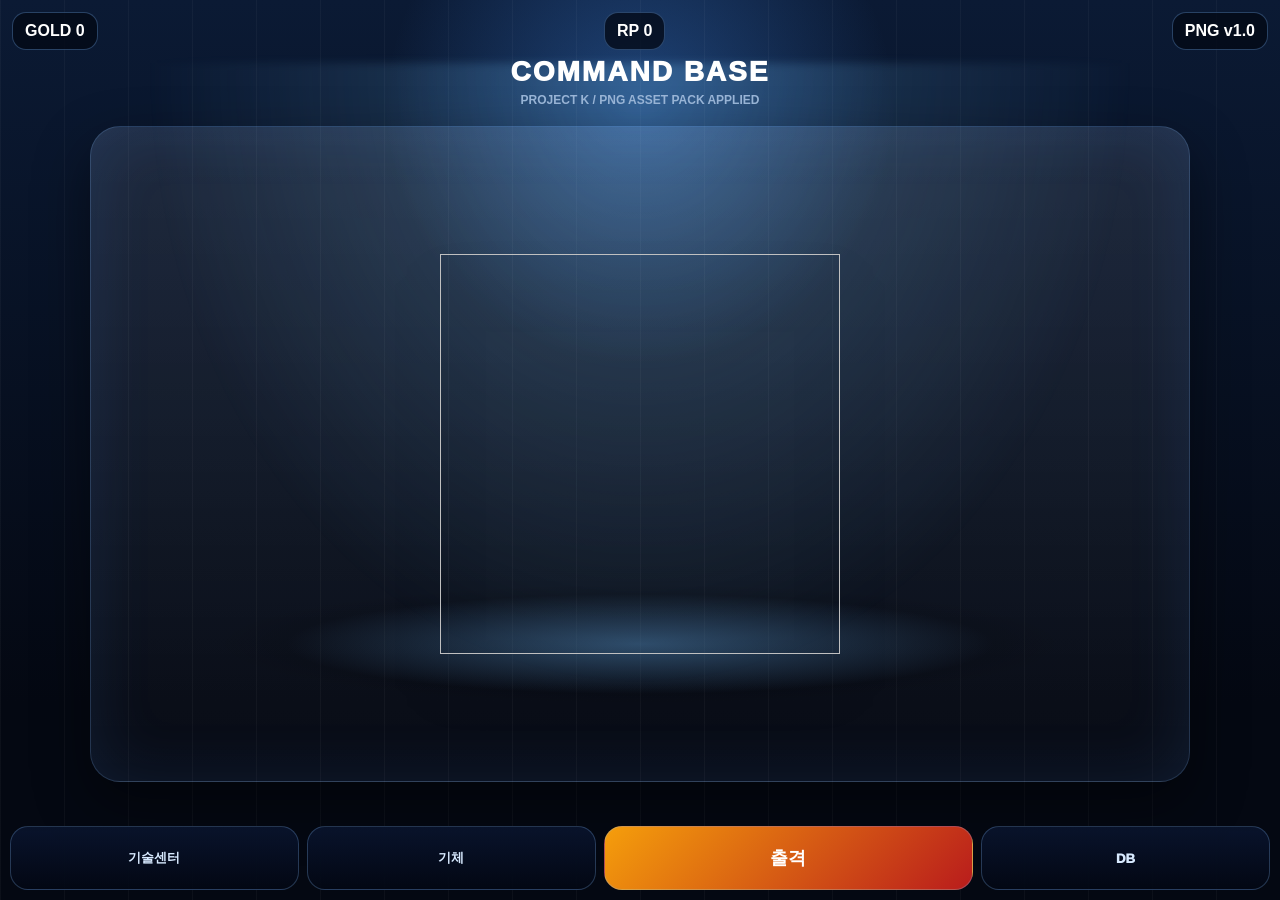
==== commit 5a3d74be: "Add files via upload" ====
--- a/index.html
+++ b/index.html
@@ -1,37 +1,4 @@
-<!DOCTYPE html>
-<html lang="ko">
-<head>
-<meta charset="UTF-8">
-<meta name="viewport" content="width=device-width,initial-scale=1,user-scalable=no">
-<title>Project K v0.5 Asset Integrated</title>
-<link rel="stylesheet" href="./style.css">
-</head>
-<body>
-<div id="app">
-<section id="base" class="screen active">
-  <div class="grid"></div><div class="scan"></div><div class="beam"></div><div class="drone d1"></div><div class="drone d2"></div>
-  <div class="top"><div class="res" id="goldTop">GOLD 0</div><div class="res" id="rpTop">RP 0</div><div class="res">⚙</div></div>
-  <div class="title">COMMAND BASE</div><div class="sub">PROJECT K / SVG ASSET BUILD v0.5</div>
-  <div class="showcase"><div id="shipSvg"></div><div class="shipName" id="shipName"></div><div class="tag" id="shipTag"></div></div>
-  <div class="nav"><button onclick="toast('Technology Center는 다음 CR에서 구현')">기술센터</button><button id="aircraftBtn">기체</button><button id="startBtn" class="start">출격</button><button onclick="toast('Combat Database는 다음 CR에서 구현')">DB</button></div>
-</section>
-<section id="game" class="screen">
-  <canvas id="gameCanvas"></canvas>
-  <div class="hud">
-    <div class="topHud"><div class="stage" id="stageText">STAGE 1</div><div><div class="kill" id="killText">WAVE 1 / KILL 0</div><div class="progress"><div class="fill" id="stageFill"></div></div></div><button class="pause" id="pauseBtn">Ⅱ</button></div>
-    <div class="bossBar" id="bossBar"><div class="bossFill" id="bossFill"></div></div>
-    <div class="left">HP<div class="bar hp"><i id="hpFill" style="width:100%"></i></div>EXP<div class="bar"><i id="expFill" style="width:0%"></i></div></div>
-    <div class="weapons" id="weaponText"></div>
-    <button class="level" id="levelBtn"><span>LEVEL</span><b id="levelCount">1</b></button>
-    <button class="speed" id="speedBtn">⏩<br>x1</button>
-    <div class="msg" id="centerMsg"></div>
-  </div>
-  <div class="modal" id="levelModal"><div class="cards" id="cards"></div></div>
-  <div class="modal" id="pauseModal"><div class="menu"><h2>PAUSED</h2><button class="menuBtn" id="continueBtn">계속하기</button><button class="menuBtn settle" id="settleBtn">정산하고 기지로</button></div></div>
-  <div class="modal" id="resultModal"><div class="menu"><h2 id="resultTitle">RESULT</h2><div id="resultText" style="line-height:1.8;color:#cfe4ff"></div><button class="menuBtn settle" id="backBaseBtn">기지로</button></div></div>
-</section>
-<div class="toast" id="toastBox"></div>
-</div>
-<script type="module" src="./src/main.js"></script>
-</body>
-</html>
+<!DOCTYPE html><html lang="ko"><head><meta charset="UTF-8"><meta name="viewport" content="width=device-width,initial-scale=1,user-scalable=no"><title>Project K PNG Asset Pack v1.0</title><link rel="stylesheet" href="./style.css"></head>
+<body><div id="app">
+<section id="base" class="screen active"><div class="grid"></div><div class="scan"></div><div class="beam"></div><div class="top"><div class="res" id="goldTop">GOLD 0</div><div class="res" id="rpTop">RP 0</div><div class="res">PNG v1.0</div></div><div class="title">COMMAND BASE</div><div class="sub">PROJECT K / PNG ASSET PACK APPLIED</div><div class="showcase"><img id="baseShip"><div class="shipName" id="shipName"></div><div class="tag" id="shipTag"></div></div><div class="nav"><button onclick="toast('Technology Center는 다음 CR')">기술센터</button><button id="aircraftBtn">기체</button><button id="startBtn" class="start">출격</button><button onclick="toast('Combat Database는 다음 CR')">DB</button></div></section>
+<section id="game" class="screen"><canvas id="gameCanvas"></canvas><div class="hud"><div class="topHud"><div class="stage" id="stageText">STAGE 1</div><div><div class="kill" id="killText">WAVE 1</div><div class="progress"><div class="fill" id="stageFill"></div></div></div><button class="pause" id="pauseBtn">Ⅱ</button></div><div class="bossBar" id="bossBar"><div class="bossFill" id="bossFill"></div></div><div class="left">HP<div class="bar hp"><i id="hpFill"></i></div>EXP<div class="bar"><i id="expFill"></i></div></div><div class="weapons" id="weaponText"></div><button class="level" id="levelBtn"><span>LEVEL</span><b id="levelCount">1</b></button><button class="speed" id="speedBtn">⏩<br>x1</button><div class="msg" id="centerMsg"></div></div><div class="modal" id="levelModal"><div class="cards" id="cards"></div></div><div class="modal" id="pauseModal"><div class="menu"><h2>PAUSED</h2><button class="menuBtn" id="continueBtn">계속하기</button><button class="menuBtn settle" id="settleBtn">정산하고 기지로</button></div></div><div class="modal" id="resultModal"><div class="menu"><h2 id="resultTitle">RESULT</h2><div id="resultText"></div><button class="menuBtn settle" id="backBaseBtn">기지로</button></div></div></section><div class="toast" id="toastBox"></div></div><script type="module" src="./src/main.js"></script></body></html>
--- a/style.css
+++ b/style.css
@@ -1 +1 @@
-*{box-sizing:border-box}body{margin:0;background:#040812;color:#fff;font-family:Arial,"Noto Sans KR",sans-serif;overflow:hidden}button{font-family:inherit}.screen{position:absolute;inset:0;display:none}.active{display:block}#app{width:100vw;height:100vh;position:relative;background:#040812}#base{background:radial-gradient(circle at 50% 12%,rgba(70,150,255,.38),transparent 25%),linear-gradient(#0b1a34,#040812 78%);text-align:center;overflow:hidden}.grid{position:absolute;inset:0;background:repeating-linear-gradient(90deg,rgba(255,255,255,.04) 0 1px,transparent 1px 64px),repeating-linear-gradient(0deg,rgba(255,255,255,.018) 0 1px,transparent 1px 64px)}.scan{position:absolute;left:0;right:0;top:-20%;height:16%;background:linear-gradient(transparent,rgba(56,189,248,.08),transparent);animation:scan 4s linear infinite}@keyframes scan{to{top:110%}}.beam{position:absolute;left:50%;top:7%;transform:translateX(-50%);width:78vw;height:70vh;background:radial-gradient(ellipse at top,rgba(120,200,255,.25),transparent 70%);filter:blur(4px)}.drone{position:absolute;width:24px;height:14px;border-radius:10px;background:#38bdf8;box-shadow:0 0 18px #38bdf8;opacity:.8;animation:drone 6s ease-in-out infinite}.d1{left:16%;top:31%}.d2{right:18%;top:37%;animation-delay:-2s}@keyframes drone{50%{transform:translate(42px,-18px)}}.top{position:absolute;top:12px;left:12px;right:12px;display:flex;justify-content:space-between;z-index:2}.res{background:rgba(3,8,20,.76);border:1px solid rgba(120,180,255,.32);border-radius:14px;padding:9px 12px;font-weight:900}.title{position:absolute;top:56px;left:0;right:0;font-size:28px;font-weight:1000;letter-spacing:2px}.sub{position:absolute;top:93px;left:0;right:0;color:#9bb7d9;font-size:12px;font-weight:800}.showcase{position:absolute;left:7vw;right:7vw;top:126px;bottom:118px;border:1px solid rgba(120,180,255,.24);border-radius:30px;background:linear-gradient(rgba(255,255,255,.09),rgba(255,255,255,.018));box-shadow:inset 0 0 65px rgba(80,150,255,.12),0 22px 56px rgba(0,0,0,.45);display:flex;align-items:center;justify-content:center;overflow:hidden}.showcase:before{content:"";position:absolute;bottom:12%;width:76%;height:18%;border-radius:50%;background:radial-gradient(ellipse,rgba(75,125,170,.55),rgba(0,0,0,.08) 60%,transparent 73%)}#shipSvg{width:min(75vw,400px);height:min(75vw,400px);filter:drop-shadow(0 32px 22px rgba(0,0,0,.55));animation:hover 2.6s ease-in-out infinite}@keyframes hover{50%{transform:translateY(-9px) scale(1.02)}}#shipSvg img{width:100%;height:100%;object-fit:contain}.shipName{position:absolute;left:22px;bottom:25px;text-align:left;font-size:23px;font-weight:1000}.role{font-size:12px;color:#9fb8d7;margin-top:4px}.tag{position:absolute;right:22px;bottom:25px;color:#f6d35c;font-weight:900;font-size:12px;text-align:right}.nav{position:absolute;left:10px;right:10px;bottom:10px;display:grid;grid-template-columns:1fr 1fr 1.28fr 1fr;gap:8px;z-index:4}.nav button{height:64px;border:1px solid rgba(135,190,255,.25);background:linear-gradient(180deg,rgba(9,20,45,.95),rgba(3,8,20,.92));color:#d8eaff;border-radius:18px;font-weight:1000}.start{background:linear-gradient(135deg,#f59e0b,#b91c1c)!important;font-size:18px!important;color:#fff!important}#gameCanvas{width:100%;height:100%;display:block;background:linear-gradient(#071127,#101b32)}.hud{pointer-events:none;position:absolute;inset:0;z-index:10}.topHud{position:absolute;top:7px;left:8px;right:8px;background:rgba(3,8,20,.78);border:1px solid rgba(120,180,255,.28);border-radius:16px;padding:8px;display:grid;grid-template-columns:auto 1fr auto;gap:9px;align-items:center}.stage{font-size:15px;font-weight:1000}.kill{font-size:11px;color:#aecdff;font-weight:900}.progress{height:12px;background:#172033;border-radius:999px;overflow:hidden;margin-top:3px}.fill{height:100%;background:linear-gradient(90deg,#38bdf8,#f6d35c);width:0}.pause{pointer-events:auto;width:48px;height:42px;border:0;border-radius:14px;background:#13233d;color:white;font-size:19px;font-weight:1000}.left{position:absolute;top:80px;left:9px;width:118px;background:rgba(3,8,20,.7);border:1px solid rgba(120,180,255,.22);border-radius:14px;padding:9px;font-size:11px;font-weight:900}.bar{height:10px;background:#172033;border-radius:9px;margin:4px 0 9px;overflow:hidden}.bar i{display:block;height:100%;background:#38bdf8}.hp i{background:#ef4444}.weapons{position:absolute;top:80px;right:9px;width:168px;background:rgba(3,8,20,.7);border:1px solid rgba(120,180,255,.22);border-radius:14px;padding:10px;font-size:11px;line-height:1.55;color:#dbeafe;font-weight:900;text-align:left}.level{pointer-events:auto;position:absolute;left:12px;bottom:18px;width:72px;height:72px;border:2px solid #f6d35c;background:radial-gradient(circle,#7c2d12,#111827 70%);clip-path:polygon(25% 0,75% 0,100% 50%,75% 100%,25% 100%,0 50%);color:#fff;font-weight:1000;display:none;align-items:center;justify-content:center;flex-direction:column;font-size:10px}.level b{font-size:24px}.speed{pointer-events:auto;position:absolute;right:16px;bottom:18px;width:68px;height:68px;border-radius:50%;border:2px solid #38bdf8;background:#0b1830;color:white;font-weight:1000}.msg{position:absolute;left:50%;top:25%;transform:translate(-50%,-50%);font-size:34px;font-weight:1000;color:#f6d35c;text-shadow:0 0 20px rgba(246,211,92,.9);display:none;text-align:center}.warning{color:#ef4444;text-shadow:0 0 28px #ef4444}.bossBar{position:absolute;top:62px;left:8%;right:8%;height:18px;background:rgba(60,0,0,.78);border:1px solid rgba(255,120,120,.6);border-radius:999px;overflow:hidden;display:none}.bossFill{height:100%;background:linear-gradient(90deg,#ef4444,#f59e0b);width:100%}.modal{position:absolute;inset:0;background:rgba(0,0,0,.58);display:none;align-items:center;justify-content:center;z-index:30}.cards{display:flex;gap:10px}.card{width:29vw;max-width:170px;min-height:210px;border:1px solid #38bdf8;background:linear-gradient(#10234a,#071127);border-radius:20px;padding:14px;text-align:center;box-shadow:0 18px 40px rgba(0,0,0,.45)}.card h3{font-size:15px}.card p{font-size:12px;color:#cfe4ff}.gold{border-color:#f6d35c!important}.menu{width:min(86vw,420px);background:linear-gradient(#10234a,#071127);border:1px solid rgba(120,180,255,.35);border-radius:24px;padding:20px;text-align:center}.menuBtn{width:100%;height:52px;margin-top:10px;border:0;border-radius:16px;background:#18345c;color:white;font-weight:1000}.settle{background:linear-gradient(135deg,#f59e0b,#b91c1c)}.toast{position:absolute;left:50%;transform:translateX(-50%);bottom:105px;background:rgba(0,0,0,.78);padding:10px 14px;border-radius:12px;display:none;z-index:99}+*{box-sizing:border-box}body{margin:0;background:#040812;color:#fff;font-family:Arial,"Noto Sans KR",sans-serif;overflow:hidden}button{font-family:inherit}.screen{position:absolute;inset:0;display:none}.active{display:block}#base{background:radial-gradient(circle at 50% 12%,rgba(70,150,255,.35),transparent 25%),linear-gradient(#0b1a34,#040812 78%);text-align:center;overflow:hidden}.grid{position:absolute;inset:0;background:repeating-linear-gradient(90deg,rgba(255,255,255,.035) 0 1px,transparent 1px 64px)}.scan{position:absolute;left:0;right:0;top:-20%;height:16%;background:linear-gradient(transparent,rgba(56,189,248,.08),transparent);animation:scan 4s linear infinite}@keyframes scan{to{top:110%}}.beam{position:absolute;left:50%;top:7%;transform:translateX(-50%);width:78vw;height:70vh;background:radial-gradient(ellipse at top,rgba(120,200,255,.25),transparent 70%);filter:blur(4px)}.top{position:absolute;top:12px;left:12px;right:12px;display:flex;justify-content:space-between;z-index:2}.res{background:rgba(3,8,20,.76);border:1px solid rgba(120,180,255,.32);border-radius:14px;padding:9px 12px;font-weight:900}.title{position:absolute;top:56px;left:0;right:0;font-size:28px;font-weight:1000;letter-spacing:2px}.sub{position:absolute;top:93px;left:0;right:0;color:#9bb7d9;font-size:12px;font-weight:800}.showcase{position:absolute;left:7vw;right:7vw;top:126px;bottom:118px;border:1px solid rgba(120,180,255,.24);border-radius:30px;background:linear-gradient(rgba(255,255,255,.09),rgba(255,255,255,.018));box-shadow:inset 0 0 65px rgba(80,150,255,.12),0 22px 56px rgba(0,0,0,.45);display:flex;align-items:center;justify-content:center;overflow:hidden}.showcase:before{content:"";position:absolute;bottom:12%;width:76%;height:18%;border-radius:50%;background:radial-gradient(ellipse,rgba(75,125,170,.55),rgba(0,0,0,.08) 60%,transparent 73%)}#baseShip{width:min(75vw,400px);height:min(75vw,400px);object-fit:contain;filter:drop-shadow(0 32px 22px rgba(0,0,0,.55));animation:hover 2.6s ease-in-out infinite}@keyframes hover{50%{transform:translateY(-9px) scale(1.02)}}.shipName{position:absolute;left:22px;bottom:25px;text-align:left;font-size:23px;font-weight:1000}.role{font-size:12px;color:#9fb8d7;margin-top:4px}.tag{position:absolute;right:22px;bottom:25px;color:#f6d35c;font-weight:900;font-size:12px;text-align:right}.nav{position:absolute;left:10px;right:10px;bottom:10px;display:grid;grid-template-columns:1fr 1fr 1.28fr 1fr;gap:8px;z-index:4}.nav button{height:64px;border:1px solid rgba(135,190,255,.25);background:linear-gradient(180deg,rgba(9,20,45,.95),rgba(3,8,20,.92));color:#d8eaff;border-radius:18px;font-weight:1000}.start{background:linear-gradient(135deg,#f59e0b,#b91c1c)!important;font-size:18px!important;color:#fff!important}#gameCanvas{width:100%;height:100%;display:block;background:linear-gradient(#071127,#101b32)}.hud{pointer-events:none;position:absolute;inset:0;z-index:10}.topHud{position:absolute;top:7px;left:8px;right:8px;background:rgba(3,8,20,.78);border:1px solid rgba(120,180,255,.28);border-radius:16px;padding:8px;display:grid;grid-template-columns:auto 1fr auto;gap:9px;align-items:center}.stage{font-size:15px;font-weight:1000}.kill{font-size:11px;color:#aecdff;font-weight:900}.progress{height:12px;background:#172033;border-radius:999px;overflow:hidden;margin-top:3px}.fill{height:100%;background:linear-gradient(90deg,#38bdf8,#f6d35c);width:0}.pause{pointer-events:auto;width:48px;height:42px;border:0;border-radius:14px;background:#13233d;color:white;font-size:19px;font-weight:1000}.left{position:absolute;top:80px;left:9px;width:118px;background:rgba(3,8,20,.7);border:1px solid rgba(120,180,255,.22);border-radius:14px;padding:9px;font-size:11px;font-weight:900}.bar{height:10px;background:#172033;border-radius:9px;margin:4px 0 9px;overflow:hidden}.bar i{display:block;height:100%;background:#38bdf8;width:0}.hp i{background:#ef4444}.weapons{position:absolute;top:80px;right:9px;width:168px;background:rgba(3,8,20,.7);border:1px solid rgba(120,180,255,.22);border-radius:14px;padding:10px;font-size:11px;line-height:1.55;color:#dbeafe;font-weight:900;text-align:left}.level{pointer-events:auto;position:absolute;left:12px;bottom:18px;width:72px;height:72px;border:2px solid #f6d35c;background:radial-gradient(circle,#7c2d12,#111827 70%);clip-path:polygon(25% 0,75% 0,100% 50%,75% 100%,25% 100%,0 50%);color:#fff;font-weight:1000;display:none;align-items:center;justify-content:center;flex-direction:column;font-size:10px}.level b{font-size:24px}.speed{pointer-events:auto;position:absolute;right:16px;bottom:18px;width:68px;height:68px;border-radius:50%;border:2px solid #38bdf8;background:#0b1830;color:white;font-weight:1000}.msg{position:absolute;left:50%;top:25%;transform:translate(-50%,-50%);font-size:34px;font-weight:1000;color:#f6d35c;text-shadow:0 0 20px rgba(246,211,92,.9);display:none;text-align:center}.warning{color:#ef4444}.bossBar{position:absolute;top:62px;left:8%;right:8%;height:18px;background:rgba(60,0,0,.78);border:1px solid rgba(255,120,120,.6);border-radius:999px;overflow:hidden;display:none}.bossFill{height:100%;background:linear-gradient(90deg,#ef4444,#f59e0b);width:100%}.modal{position:absolute;inset:0;background:rgba(0,0,0,.58);display:none;align-items:center;justify-content:center;z-index:30}.cards{display:flex;gap:10px}.card{width:29vw;max-width:170px;min-height:210px;border:1px solid #38bdf8;background:linear-gradient(#10234a,#071127);border-radius:20px;padding:14px;text-align:center}.card h3{font-size:15px}.card p{font-size:12px;color:#cfe4ff}.gold{border-color:#f6d35c!important}.menu{width:min(86vw,420px);background:linear-gradient(#10234a,#071127);border:1px solid rgba(120,180,255,.35);border-radius:24px;padding:20px;text-align:center}.menuBtn{width:100%;height:52px;margin-top:10px;border:0;border-radius:16px;background:#18345c;color:white;font-weight:1000}.settle{background:linear-gradient(135deg,#f59e0b,#b91c1c)}.toast{position:absolute;left:50%;transform:translateX(-50%);bottom:105px;background:rgba(0,0,0,.78);padding:10px 14px;border-radius:12px;display:none;z-index:99}
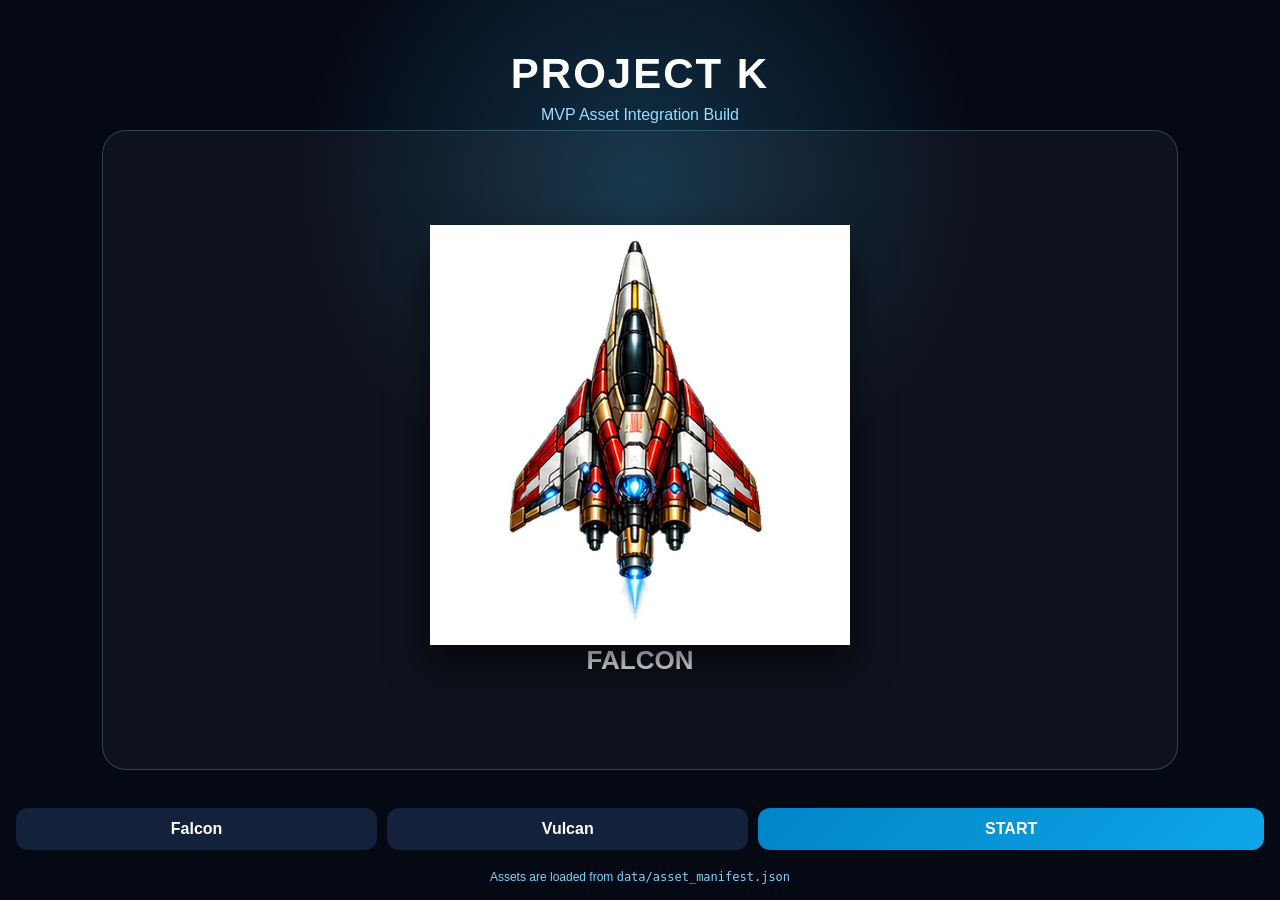
==== commit 67648b4c: "Add files via upload" ====
--- a/index.html
+++ b/index.html
@@ -1,4 +1,75 @@
-<!DOCTYPE html><html lang="ko"><head><meta charset="UTF-8"><meta name="viewport" content="width=device-width,initial-scale=1,user-scalable=no"><title>Project K PNG Asset Pack v1.0</title><link rel="stylesheet" href="./style.css"></head>
-<body><div id="app">
-<section id="base" class="screen active"><div class="grid"></div><div class="scan"></div><div class="beam"></div><div class="top"><div class="res" id="goldTop">GOLD 0</div><div class="res" id="rpTop">RP 0</div><div class="res">PNG v1.0</div></div><div class="title">COMMAND BASE</div><div class="sub">PROJECT K / PNG ASSET PACK APPLIED</div><div class="showcase"><img id="baseShip"><div class="shipName" id="shipName"></div><div class="tag" id="shipTag"></div></div><div class="nav"><button onclick="toast('Technology Center는 다음 CR')">기술센터</button><button id="aircraftBtn">기체</button><button id="startBtn" class="start">출격</button><button onclick="toast('Combat Database는 다음 CR')">DB</button></div></section>
-<section id="game" class="screen"><canvas id="gameCanvas"></canvas><div class="hud"><div class="topHud"><div class="stage" id="stageText">STAGE 1</div><div><div class="kill" id="killText">WAVE 1</div><div class="progress"><div class="fill" id="stageFill"></div></div></div><button class="pause" id="pauseBtn">Ⅱ</button></div><div class="bossBar" id="bossBar"><div class="bossFill" id="bossFill"></div></div><div class="left">HP<div class="bar hp"><i id="hpFill"></i></div>EXP<div class="bar"><i id="expFill"></i></div></div><div class="weapons" id="weaponText"></div><button class="level" id="levelBtn"><span>LEVEL</span><b id="levelCount">1</b></button><button class="speed" id="speedBtn">⏩<br>x1</button><div class="msg" id="centerMsg"></div></div><div class="modal" id="levelModal"><div class="cards" id="cards"></div></div><div class="modal" id="pauseModal"><div class="menu"><h2>PAUSED</h2><button class="menuBtn" id="continueBtn">계속하기</button><button class="menuBtn settle" id="settleBtn">정산하고 기지로</button></div></div><div class="modal" id="resultModal"><div class="menu"><h2 id="resultTitle">RESULT</h2><div id="resultText"></div><button class="menuBtn settle" id="backBaseBtn">기지로</button></div></div></section><div class="toast" id="toastBox"></div></div><script type="module" src="./src/main.js"></script></body></html>+<!doctype html>
+<html lang="ko">
+<head>
+  <meta charset="utf-8" />
+  <meta name="viewport" content="width=device-width,initial-scale=1,user-scalable=no" />
+  <title>Project K MVP</title>
+  <link rel="stylesheet" href="./style.css" />
+</head>
+<body>
+  <div id="app">
+    <section id="lobby" class="screen active">
+      <div class="title">PROJECT K</div>
+      <div class="subtitle">MVP Asset Integration Build</div>
+      <div class="ship-preview">
+        <img id="lobbyShip" alt="ship preview" />
+        <div id="lobbyShipName">FALCON</div>
+      </div>
+      <div class="lobby-actions">
+        <button id="selectFalcon">Falcon</button>
+        <button id="selectVulcan">Vulcan</button>
+        <button id="startGame" class="primary">START</button>
+      </div>
+      <div class="note">Assets are loaded from <code>data/asset_manifest.json</code></div>
+    </section>
+
+    <section id="game" class="screen">
+      <canvas id="gameCanvas"></canvas>
+      <div id="hud">
+        <div class="top-row">
+          <div id="waveHud">
+            <img id="wavePanelImg" />
+            <div id="waveText">STAGE 1  WAVE 1</div>
+          </div>
+          <button id="pauseBtn">Ⅱ</button>
+        </div>
+        <div id="hpHud">
+          <img id="hpFrameImg" />
+          <div id="hpFillClip"><img id="hpFillImg" /></div>
+        </div>
+        <div id="expHud">
+          <div id="expFillTrack"><div id="expFill"></div></div>
+        </div>
+        <button id="speedBtn">x1</button>
+        <button id="levelUpBtn" disabled>LEVEL UP</button>
+      </div>
+
+      <div id="levelUpModal" class="modal hidden">
+        <div class="modal-card levelup-card">
+          <h2>LEVEL UP</h2>
+          <p class="levelup-sub">카드 1개를 선택하세요</p>
+          <div id="levelUpCards" class="card-row"></div>
+        </div>
+      </div>
+
+      <div id="pauseMenu" class="modal hidden">
+        <div class="modal-card">
+          <h2>PAUSED</h2>
+          <button id="resumeBtn">계속하기</button>
+          <button id="settleBtn">정산하고 로비로</button>
+        </div>
+      </div>
+
+      <div id="resultScreen" class="modal hidden">
+        <div class="modal-card">
+          <h2 id="resultTitle">RESULT</h2>
+          <div class="result-row"><span id="resultStage">STAGE 1</span><span id="resultWave">WAVE 1</span></div>
+          <div class="result-row"><span id="resultKills">0 KILLS</span><span id="resultTime">00:00</span></div>
+          <button id="resultConfirmBtn" class="primary">기지로</button>
+        </div>
+      </div>
+    </section>
+  </div>
+  <script type="module" src="./src/main.js"></script>
+</body>
+</html>
--- a/style.css
+++ b/style.css
@@ -1 +1,49 @@
-*{box-sizing:border-box}body{margin:0;background:#040812;color:#fff;font-family:Arial,"Noto Sans KR",sans-serif;overflow:hidden}button{font-family:inherit}.screen{position:absolute;inset:0;display:none}.active{display:block}#base{background:radial-gradient(circle at 50% 12%,rgba(70,150,255,.35),transparent 25%),linear-gradient(#0b1a34,#040812 78%);text-align:center;overflow:hidden}.grid{position:absolute;inset:0;background:repeating-linear-gradient(90deg,rgba(255,255,255,.035) 0 1px,transparent 1px 64px)}.scan{position:absolute;left:0;right:0;top:-20%;height:16%;background:linear-gradient(transparent,rgba(56,189,248,.08),transparent);animation:scan 4s linear infinite}@keyframes scan{to{top:110%}}.beam{position:absolute;left:50%;top:7%;transform:translateX(-50%);width:78vw;height:70vh;background:radial-gradient(ellipse at top,rgba(120,200,255,.25),transparent 70%);filter:blur(4px)}.top{position:absolute;top:12px;left:12px;right:12px;display:flex;justify-content:space-between;z-index:2}.res{background:rgba(3,8,20,.76);border:1px solid rgba(120,180,255,.32);border-radius:14px;padding:9px 12px;font-weight:900}.title{position:absolute;top:56px;left:0;right:0;font-size:28px;font-weight:1000;letter-spacing:2px}.sub{position:absolute;top:93px;left:0;right:0;color:#9bb7d9;font-size:12px;font-weight:800}.showcase{position:absolute;left:7vw;right:7vw;top:126px;bottom:118px;border:1px solid rgba(120,180,255,.24);border-radius:30px;background:linear-gradient(rgba(255,255,255,.09),rgba(255,255,255,.018));box-shadow:inset 0 0 65px rgba(80,150,255,.12),0 22px 56px rgba(0,0,0,.45);display:flex;align-items:center;justify-content:center;overflow:hidden}.showcase:before{content:"";position:absolute;bottom:12%;width:76%;height:18%;border-radius:50%;background:radial-gradient(ellipse,rgba(75,125,170,.55),rgba(0,0,0,.08) 60%,transparent 73%)}#baseShip{width:min(75vw,400px);height:min(75vw,400px);object-fit:contain;filter:drop-shadow(0 32px 22px rgba(0,0,0,.55));animation:hover 2.6s ease-in-out infinite}@keyframes hover{50%{transform:translateY(-9px) scale(1.02)}}.shipName{position:absolute;left:22px;bottom:25px;text-align:left;font-size:23px;font-weight:1000}.role{font-size:12px;color:#9fb8d7;margin-top:4px}.tag{position:absolute;right:22px;bottom:25px;color:#f6d35c;font-weight:900;font-size:12px;text-align:right}.nav{position:absolute;left:10px;right:10px;bottom:10px;display:grid;grid-template-columns:1fr 1fr 1.28fr 1fr;gap:8px;z-index:4}.nav button{height:64px;border:1px solid rgba(135,190,255,.25);background:linear-gradient(180deg,rgba(9,20,45,.95),rgba(3,8,20,.92));color:#d8eaff;border-radius:18px;font-weight:1000}.start{background:linear-gradient(135deg,#f59e0b,#b91c1c)!important;font-size:18px!important;color:#fff!important}#gameCanvas{width:100%;height:100%;display:block;background:linear-gradient(#071127,#101b32)}.hud{pointer-events:none;position:absolute;inset:0;z-index:10}.topHud{position:absolute;top:7px;left:8px;right:8px;background:rgba(3,8,20,.78);border:1px solid rgba(120,180,255,.28);border-radius:16px;padding:8px;display:grid;grid-template-columns:auto 1fr auto;gap:9px;align-items:center}.stage{font-size:15px;font-weight:1000}.kill{font-size:11px;color:#aecdff;font-weight:900}.progress{height:12px;background:#172033;border-radius:999px;overflow:hidden;margin-top:3px}.fill{height:100%;background:linear-gradient(90deg,#38bdf8,#f6d35c);width:0}.pause{pointer-events:auto;width:48px;height:42px;border:0;border-radius:14px;background:#13233d;color:white;font-size:19px;font-weight:1000}.left{position:absolute;top:80px;left:9px;width:118px;background:rgba(3,8,20,.7);border:1px solid rgba(120,180,255,.22);border-radius:14px;padding:9px;font-size:11px;font-weight:900}.bar{height:10px;background:#172033;border-radius:9px;margin:4px 0 9px;overflow:hidden}.bar i{display:block;height:100%;background:#38bdf8;width:0}.hp i{background:#ef4444}.weapons{position:absolute;top:80px;right:9px;width:168px;background:rgba(3,8,20,.7);border:1px solid rgba(120,180,255,.22);border-radius:14px;padding:10px;font-size:11px;line-height:1.55;color:#dbeafe;font-weight:900;text-align:left}.level{pointer-events:auto;position:absolute;left:12px;bottom:18px;width:72px;height:72px;border:2px solid #f6d35c;background:radial-gradient(circle,#7c2d12,#111827 70%);clip-path:polygon(25% 0,75% 0,100% 50%,75% 100%,25% 100%,0 50%);color:#fff;font-weight:1000;display:none;align-items:center;justify-content:center;flex-direction:column;font-size:10px}.level b{font-size:24px}.speed{pointer-events:auto;position:absolute;right:16px;bottom:18px;width:68px;height:68px;border-radius:50%;border:2px solid #38bdf8;background:#0b1830;color:white;font-weight:1000}.msg{position:absolute;left:50%;top:25%;transform:translate(-50%,-50%);font-size:34px;font-weight:1000;color:#f6d35c;text-shadow:0 0 20px rgba(246,211,92,.9);display:none;text-align:center}.warning{color:#ef4444}.bossBar{position:absolute;top:62px;left:8%;right:8%;height:18px;background:rgba(60,0,0,.78);border:1px solid rgba(255,120,120,.6);border-radius:999px;overflow:hidden;display:none}.bossFill{height:100%;background:linear-gradient(90deg,#ef4444,#f59e0b);width:100%}.modal{position:absolute;inset:0;background:rgba(0,0,0,.58);display:none;align-items:center;justify-content:center;z-index:30}.cards{display:flex;gap:10px}.card{width:29vw;max-width:170px;min-height:210px;border:1px solid #38bdf8;background:linear-gradient(#10234a,#071127);border-radius:20px;padding:14px;text-align:center}.card h3{font-size:15px}.card p{font-size:12px;color:#cfe4ff}.gold{border-color:#f6d35c!important}.menu{width:min(86vw,420px);background:linear-gradient(#10234a,#071127);border:1px solid rgba(120,180,255,.35);border-radius:24px;padding:20px;text-align:center}.menuBtn{width:100%;height:52px;margin-top:10px;border:0;border-radius:16px;background:#18345c;color:white;font-weight:1000}.settle{background:linear-gradient(135deg,#f59e0b,#b91c1c)}.toast{position:absolute;left:50%;transform:translateX(-50%);bottom:105px;background:rgba(0,0,0,.78);padding:10px 14px;border-radius:12px;display:none;z-index:99}+*{box-sizing:border-box}
+html,body{margin:0;width:100%;height:100%;overflow:hidden;background:#030816;color:#fff;font-family:Arial,'Noto Sans KR',sans-serif}
+button{font:inherit;font-weight:800;border:0;border-radius:12px;padding:12px 16px;background:#13213b;color:#fff}
+button.primary{background:linear-gradient(135deg,#0284c7,#0ea5e9)}
+.screen{position:absolute;inset:0;display:none}
+.screen.active{display:block}
+#lobby{background:radial-gradient(circle at 50% 20%,rgba(56,189,248,.22),transparent 35%),#050914;text-align:center}
+.title{margin-top:50px;font-size:42px;font-weight:900;letter-spacing:2px}
+.subtitle{margin-top:8px;color:#9bdcff}
+.ship-preview{position:absolute;left:8vw;right:8vw;top:130px;bottom:130px;border:1px solid rgba(125,211,252,.25);border-radius:24px;background:rgba(255,255,255,.04);display:flex;align-items:center;justify-content:center;flex-direction:column}
+.ship-preview img{width:min(70vw,420px);height:min(70vw,420px);object-fit:contain;filter:drop-shadow(0 20px 20px rgba(0,0,0,.65))}
+#lobbyShipName{font-size:26px;font-weight:900}
+.lobby-actions{position:absolute;left:16px;right:16px;bottom:50px;display:grid;grid-template-columns:1fr 1fr 1.4fr;gap:10px}
+.note{position:absolute;bottom:16px;left:0;right:0;color:#7dd3fc;font-size:12px}
+canvas{width:100%;height:100%;display:block;background:#071127}
+#hud{pointer-events:none;position:absolute;inset:0}
+.top-row{position:absolute;top:8px;left:8px;right:8px;display:flex;align-items:center;justify-content:space-between}
+#waveHud{position:relative;width:230px;height:58px}
+#wavePanelImg{width:100%;height:100%;object-fit:fill}
+#waveText{position:absolute;inset:0;display:flex;align-items:center;justify-content:center;gap:10px;font-size:17px;font-weight:900;text-shadow:0 0 8px #38bdf8;white-space:nowrap}
+#pauseBtn{pointer-events:auto;width:52px;height:44px}
+#hpHud{position:absolute;left:12px;top:74px;width:220px;height:28px}
+#hpFrameImg{position:absolute;inset:0;width:100%;height:100%;object-fit:fill;z-index:2}
+#hpFillClip{position:absolute;left:10px;right:10px;top:7px;height:14px;overflow:hidden;z-index:1}
+#hpFillClip img{height:100%;width:200px;object-fit:fill}
+#expHud{position:absolute;left:12px;top:108px;width:220px;height:10px}
+#expFillTrack{width:100%;height:100%;border-radius:6px;background:rgba(255,255,255,.12);overflow:hidden;border:1px solid rgba(125,211,252,.3)}
+#expFill{width:0%;height:100%;background:linear-gradient(90deg,#a855f7,#d946ef);transition:width .2s ease}
+#speedBtn{pointer-events:auto;position:absolute;right:16px;bottom:16px;width:64px;height:64px;border-radius:50%;border:2px solid #38bdf8;background:#0b1830}
+#levelUpBtn{pointer-events:auto;position:absolute;left:16px;bottom:16px;width:108px;height:56px;border-radius:16px;background:#1c1530;border:2px solid rgba(168,85,247,.45);font-size:12px;letter-spacing:.3px;opacity:.55}
+#levelUpBtn:disabled{cursor:default}
+#levelUpBtn.ready{opacity:1;background:linear-gradient(135deg,#7c3aed,#d946ef);box-shadow:0 0 0 0 rgba(217,70,239,.55);animation:levelPulse 1.1s infinite}
+@keyframes levelPulse{0%{box-shadow:0 0 0 0 rgba(217,70,239,.55)}70%{box-shadow:0 0 0 14px rgba(217,70,239,0)}100%{box-shadow:0 0 0 0 rgba(217,70,239,0)}}
+.modal{position:absolute;inset:0;background:rgba(0,0,0,.55);display:flex;align-items:center;justify-content:center;pointer-events:auto}
+.modal.hidden{display:none}
+.modal-card{width:min(360px,86vw);padding:22px;border-radius:20px;background:#081326;border:1px solid rgba(125,211,252,.35);display:grid;gap:12px;text-align:center}
+.levelup-card{width:min(620px,92vw)}
+.levelup-sub{margin:0;color:#9bdcff;font-size:13px}
+.card-row{display:grid;grid-template-columns:repeat(3,1fr);gap:10px}
+@media (max-width:560px){.card-row{grid-template-columns:1fr}}
+.upgrade-card{display:grid;gap:8px;text-align:left;padding:16px 14px;border-radius:14px;background:#0e1c38;border:1px solid rgba(125,211,252,.25);cursor:pointer;color:#fff}
+.upgrade-card:hover{border-color:#7dd3fc;background:#122347}
+.upgrade-card .card-title{font-weight:900;font-size:15px}
+.upgrade-card .card-desc{font-size:12px;color:#9bdcff;line-height:1.4}
+.upgrade-card.card-combo{border-color:rgba(217,70,239,.5)}
+.upgrade-card.card-combo .card-title{color:#f0abfc}
+.upgrade-card.card-stat{border-color:rgba(74,222,128,.45)}
+.upgrade-card.card-stat .card-title{color:#86efac}
+.result-row{display:flex;justify-content:space-between;font-weight:800;color:#9bdcff;font-size:14px}
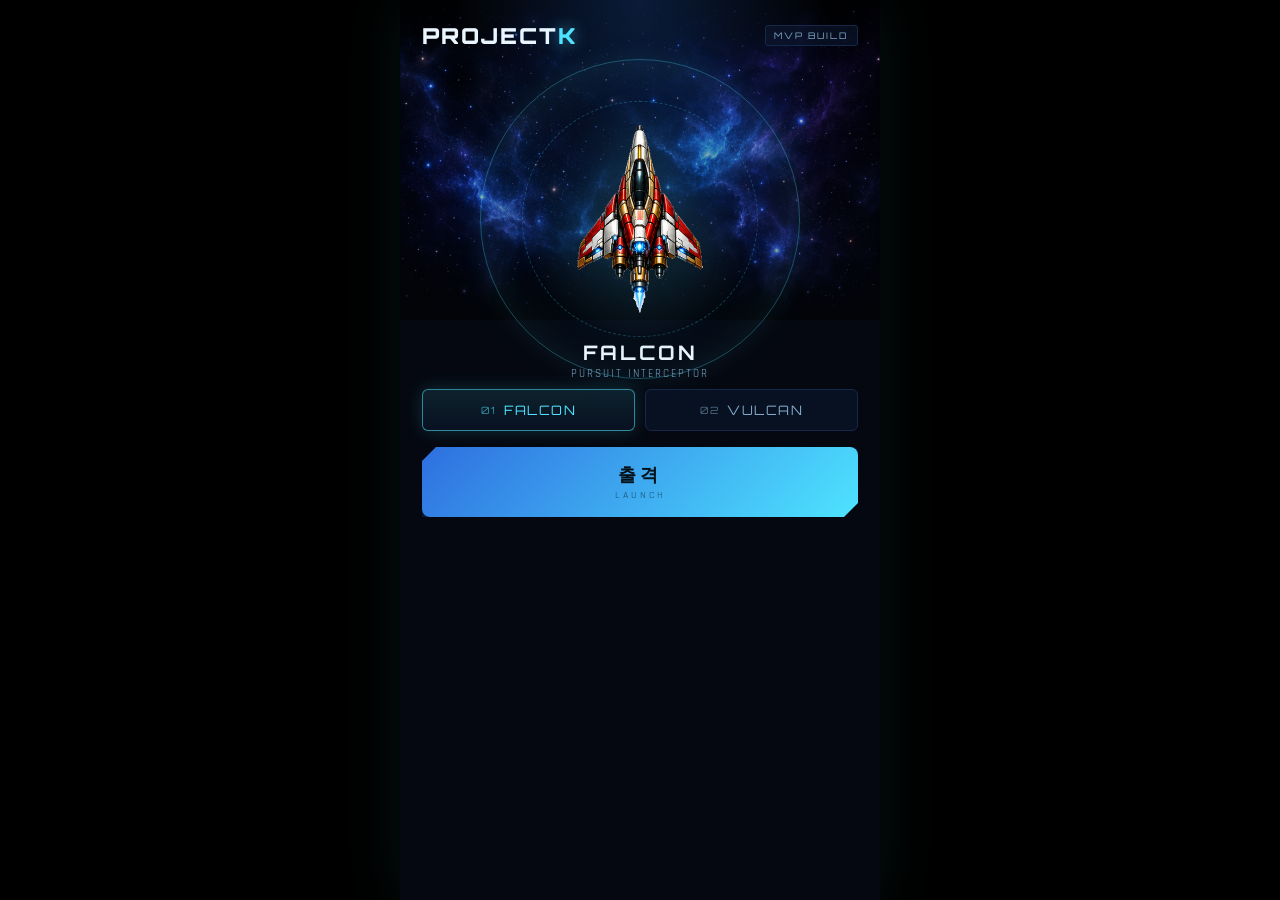
==== commit 88e39f33: "Add files via upload" ====
--- a/index.html
+++ b/index.html
@@ -3,72 +3,106 @@
 <head>
   <meta charset="utf-8" />
   <meta name="viewport" content="width=device-width,initial-scale=1,user-scalable=no" />
-  <title>Project K MVP</title>
+  <title>Project K</title>
+  <link rel="preconnect" href="https://fonts.googleapis.com">
+  <link rel="preconnect" href="https://fonts.gstatic.com" crossorigin>
+  <link href="https://fonts.googleapis.com/css2?family=Orbitron:wght@500;700;900&family=Rajdhani:wght@500;600;700&display=swap" rel="stylesheet">
   <link rel="stylesheet" href="./style.css" />
 </head>
 <body>
-  <div id="app">
-    <section id="lobby" class="screen active">
-      <div class="title">PROJECT K</div>
-      <div class="subtitle">MVP Asset Integration Build</div>
-      <div class="ship-preview">
-        <img id="lobbyShip" alt="ship preview" />
-        <div id="lobbyShipName">FALCON</div>
-      </div>
-      <div class="lobby-actions">
-        <button id="selectFalcon">Falcon</button>
-        <button id="selectVulcan">Vulcan</button>
-        <button id="startGame" class="primary">START</button>
-      </div>
-      <div class="note">Assets are loaded from <code>data/asset_manifest.json</code></div>
-    </section>
+  <div id="viewport">
+    <div id="app">
+      <section id="lobby" class="screen active">
+        <div class="lobby-bg"></div>
+        <header class="lobby-topbar">
+          <div class="brand">
+            <span class="brand-mark">PROJECT</span><span class="brand-mark accent">K</span>
+          </div>
+          <div class="build-tag">MVP BUILD</div>
+        </header>
 
-    <section id="game" class="screen">
-      <canvas id="gameCanvas"></canvas>
-      <div id="hud">
-        <div class="top-row">
-          <div id="waveHud">
-            <img id="wavePanelImg" />
-            <div id="waveText">STAGE 1  WAVE 1</div>
+        <div class="ship-stage">
+          <div class="ship-stage-inner">
+            <div class="ship-stage-ring"></div>
+            <img id="lobbyShip" class="ship-stage-img" alt="ship preview" />
+            <div class="ship-stage-label">
+              <span id="lobbyShipName">FALCON</span>
+              <span class="ship-stage-sub">PURSUIT INTERCEPTOR</span>
+            </div>
           </div>
-          <button id="pauseBtn">Ⅱ</button>
         </div>
-        <div id="hpHud">
-          <img id="hpFrameImg" />
-          <div id="hpFillClip"><img id="hpFillImg" /></div>
+
+        <div class="lobby-bottom">
+          <div class="ship-picker">
+            <button id="selectFalcon" class="ship-chip active" data-ship="falcon">
+              <span class="chip-index">01</span><span class="chip-name">FALCON</span>
+            </button>
+            <button id="selectVulcan" class="ship-chip" data-ship="vulcan">
+              <span class="chip-index">02</span><span class="chip-name">VULCAN</span>
+            </button>
+          </div>
+
+          <button id="startGame" class="launch-btn">
+            <span class="launch-btn-label">출격</span>
+            <span class="launch-btn-sub">LAUNCH</span>
+          </button>
         </div>
-        <div id="expHud">
-          <div id="expFillTrack"><div id="expFill"></div></div>
+      </section>
+
+      <section id="game" class="screen">
+        <div class="game-bg"></div>
+        <canvas id="gameCanvas"></canvas>
+        <div id="hud">
+          <div class="top-row">
+            <div id="waveHud">
+              <img id="wavePanelImg" />
+              <div id="waveText"><span class="stage-num">STAGE 1</span><span class="wave-sep">·</span><span class="wave-num">WAVE 1</span></div>
+            </div>
+            <button id="pauseBtn" class="icon-btn">Ⅱ</button>
+          </div>
+          <div id="statusCluster">
+            <div id="hpHud">
+              <img id="hpFrameImg" />
+              <div id="hpFillClip"><img id="hpFillImg" /></div>
+              <span class="status-label">HP</span>
+            </div>
+            <div id="expHud">
+              <div id="expFillTrack"><div id="expFill"></div></div>
+              <span class="status-label exp-label">EXP</span>
+            </div>
+          </div>
+          <button id="speedBtn" class="icon-btn speed-btn">x1</button>
+          <button id="levelUpBtn" class="levelup-btn" disabled>
+            <span class="levelup-btn-label">LEVEL UP</span>
+          </button>
         </div>
-        <button id="speedBtn">x1</button>
-        <button id="levelUpBtn" disabled>LEVEL UP</button>
-      </div>
 
-      <div id="levelUpModal" class="modal hidden">
-        <div class="modal-card levelup-card">
-          <h2>LEVEL UP</h2>
-          <p class="levelup-sub">카드 1개를 선택하세요</p>
-          <div id="levelUpCards" class="card-row"></div>
+        <div id="levelUpModal" class="modal hidden">
+          <div class="modal-card levelup-card">
+            <h2>LEVEL UP</h2>
+            <p class="levelup-sub">카드 1개를 선택하세요</p>
+            <div id="levelUpCards" class="card-row"></div>
+          </div>
         </div>
-      </div>
 
-      <div id="pauseMenu" class="modal hidden">
-        <div class="modal-card">
-          <h2>PAUSED</h2>
-          <button id="resumeBtn">계속하기</button>
-          <button id="settleBtn">정산하고 로비로</button>
+        <div id="pauseMenu" class="modal hidden">
+          <div class="modal-card">
+            <h2>PAUSED</h2>
+            <button id="resumeBtn" class="menu-btn primary">계속하기</button>
+            <button id="settleBtn" class="menu-btn">정산하고 로비로</button>
+          </div>
         </div>
-      </div>
 
-      <div id="resultScreen" class="modal hidden">
-        <div class="modal-card">
-          <h2 id="resultTitle">RESULT</h2>
-          <div class="result-row"><span id="resultStage">STAGE 1</span><span id="resultWave">WAVE 1</span></div>
-          <div class="result-row"><span id="resultKills">0 KILLS</span><span id="resultTime">00:00</span></div>
-          <button id="resultConfirmBtn" class="primary">기지로</button>
+        <div id="resultScreen" class="modal hidden">
+          <div class="modal-card">
+            <h2 id="resultTitle">RESULT</h2>
+            <div class="result-row"><span id="resultStage">STAGE 1</span><span id="resultWave">WAVE 1</span></div>
+            <div class="result-row"><span id="resultKills">0 KILLS</span><span id="resultTime">00:00</span></div>
+            <button id="resultConfirmBtn" class="menu-btn primary">기지로</button>
+          </div>
         </div>
-      </div>
-    </section>
+      </section>
+    </div>
   </div>
   <script type="module" src="./src/main.js"></script>
 </body>
--- a/style.css
+++ b/style.css
@@ -1,49 +1,298 @@
+/* ============================================================
+   Project K — Design Tokens
+   톤: Sky Force 계열 + 미래형 SF UI
+   ============================================================ */
+:root{
+  --void: #050810;
+  --panel: #0c1830;
+  --panel-edge: #16284a;
+  --cyan: #4ee3ff;
+  --cyan-soft: #8becff;
+  --blue-core: #2e6fe0;
+  --magenta: #ff4ecf;
+  --danger: #ff4d5e;
+  --text-1: #eaf6ff;
+  --text-2: #7fa8c9;
+  --font-display: 'Orbitron', 'Rajdhani', sans-serif;
+  --font-body: 'Rajdhani', Arial, sans-serif;
+}
+
 *{box-sizing:border-box}
-html,body{margin:0;width:100%;height:100%;overflow:hidden;background:#030816;color:#fff;font-family:Arial,'Noto Sans KR',sans-serif}
-button{font:inherit;font-weight:800;border:0;border-radius:12px;padding:12px 16px;background:#13213b;color:#fff}
-button.primary{background:linear-gradient(135deg,#0284c7,#0ea5e9)}
+html,body{margin:0;width:100%;height:100%;overflow:hidden;background:#000;color:var(--text-1);font-family:var(--font-body)}
+button{font:inherit;border:0;background:none;color:inherit;cursor:pointer;-webkit-tap-highlight-color:transparent}
+
+/* ============================================================
+   Viewport — 9:16 모바일 프레임. 데스크탑에서도 폰 비율로 고정.
+   ============================================================ */
+#viewport{
+  width:100%; height:100%;
+  display:flex; align-items:center; justify-content:center;
+  background:#000;
+}
+#app{
+  position:relative;
+  width:100%; height:100%;
+  max-width:480px;
+  background:var(--void);
+  overflow:hidden;
+  box-shadow:0 0 60px rgba(78,227,255,.08);
+}
+
 .screen{position:absolute;inset:0;display:none}
 .screen.active{display:block}
-#lobby{background:radial-gradient(circle at 50% 20%,rgba(56,189,248,.22),transparent 35%),#050914;text-align:center}
-.title{margin-top:50px;font-size:42px;font-weight:900;letter-spacing:2px}
-.subtitle{margin-top:8px;color:#9bdcff}
-.ship-preview{position:absolute;left:8vw;right:8vw;top:130px;bottom:130px;border:1px solid rgba(125,211,252,.25);border-radius:24px;background:rgba(255,255,255,.04);display:flex;align-items:center;justify-content:center;flex-direction:column}
-.ship-preview img{width:min(70vw,420px);height:min(70vw,420px);object-fit:contain;filter:drop-shadow(0 20px 20px rgba(0,0,0,.65))}
-#lobbyShipName{font-size:26px;font-weight:900}
-.lobby-actions{position:absolute;left:16px;right:16px;bottom:50px;display:grid;grid-template-columns:1fr 1fr 1.4fr;gap:10px}
-.note{position:absolute;bottom:16px;left:0;right:0;color:#7dd3fc;font-size:12px}
-canvas{width:100%;height:100%;display:block;background:#071127}
-#hud{pointer-events:none;position:absolute;inset:0}
-.top-row{position:absolute;top:8px;left:8px;right:8px;display:flex;align-items:center;justify-content:space-between}
-#waveHud{position:relative;width:230px;height:58px}
-#wavePanelImg{width:100%;height:100%;object-fit:fill}
-#waveText{position:absolute;inset:0;display:flex;align-items:center;justify-content:center;gap:10px;font-size:17px;font-weight:900;text-shadow:0 0 8px #38bdf8;white-space:nowrap}
-#pauseBtn{pointer-events:auto;width:52px;height:44px}
-#hpHud{position:absolute;left:12px;top:74px;width:220px;height:28px}
+#lobby.active{display:flex; flex-direction:column;}
+
+/* ============================================================
+   Lobby
+   ============================================================ */
+#lobby{ position:relative; }
+.lobby-bg{
+  position:absolute; inset:0;
+  background-color:var(--void);
+  background-image:
+    radial-gradient(ellipse at 50% 0%, rgba(46,111,224,.28), transparent 55%),
+    url('./assets/bg/bg_space_01.png');
+  background-size:auto, 480px auto;
+  background-position:center top, center top;
+  background-repeat:no-repeat, no-repeat;
+  filter:saturate(1.05);
+}
+.lobby-bg::after{
+  content:''; position:absolute; inset:0;
+  background:linear-gradient(180deg, rgba(5,8,16,.15) 0%, rgba(5,8,16,.45) 55%, rgba(5,8,16,.94) 100%);
+}
+
+.lobby-topbar{
+  position:relative; z-index:2;
+  display:flex; align-items:center; justify-content:space-between;
+  padding:22px 22px 0;
+}
+.brand{font-family:var(--font-display); font-weight:900; font-size:22px; letter-spacing:2px;}
+.brand-mark.accent{color:var(--cyan); text-shadow:0 0 16px rgba(78,227,255,.65);}
+.build-tag{
+  font-family:var(--font-display); font-size:9px; letter-spacing:2px;
+  color:var(--text-2); border:1px solid var(--panel-edge);
+  padding:4px 8px; border-radius:3px; background:rgba(12,24,48,.6);
+}
+
+.ship-stage{
+  position:relative; z-index:2;
+  flex:1;
+  display:flex; align-items:center; justify-content:center;
+  min-height:0;
+  margin:0 auto;
+  padding:10px 0;
+}
+.ship-stage-inner{
+  position:relative;
+  width:min(78%, 320px);
+  aspect-ratio:1/1;
+  display:flex; align-items:center; justify-content:center;
+}
+.ship-stage-ring{
+  position:absolute; inset:0;
+  border-radius:50%;
+  border:1px solid rgba(78,227,255,.32);
+  box-shadow:
+    inset 0 0 50px rgba(78,227,255,.1),
+    0 0 30px rgba(78,227,255,.08);
+}
+.ship-stage-ring::before{
+  content:''; position:absolute; inset:13%;
+  border-radius:50%;
+  border:1px dashed rgba(78,227,255,.25);
+  animation:spin-slow 24s linear infinite;
+}
+@keyframes spin-slow{ to{ transform:rotate(360deg); } }
+.ship-stage-img{
+  position:relative; z-index:1;
+  width:64%; height:64%; object-fit:contain;
+  filter:drop-shadow(0 18px 28px rgba(0,0,0,.6)) drop-shadow(0 0 26px rgba(78,227,255,.3));
+}
+.ship-stage-label{
+  position:absolute; bottom:-2px; left:0; right:0;
+  text-align:center;
+}
+.ship-stage-label span#lobbyShipName{
+  display:block; font-family:var(--font-display); font-weight:700;
+  font-size:20px; letter-spacing:3px; color:var(--text-1);
+}
+.ship-stage-sub{
+  display:block; font-size:11px; letter-spacing:2px; color:var(--text-2); margin-top:2px;
+}
+
+.lobby-bottom{
+  position:relative; z-index:2;
+  flex-shrink:0;
+  padding-bottom:max(18px, env(safe-area-inset-bottom));
+}
+
+.ship-picker{
+  display:flex; gap:10px;
+  margin:0 22px 16px;
+}
+.ship-chip{
+  flex:1;
+  display:flex; align-items:center; gap:8px; justify-content:center;
+  padding:12px 10px;
+  background:rgba(12,24,48,.55);
+  border:1px solid var(--panel-edge);
+  border-radius:6px;
+  font-family:var(--font-display);
+  letter-spacing:1.5px; font-size:13px; color:var(--text-2);
+  transition:border-color .15s, color .15s, background .15s;
+}
+.ship-chip .chip-index{ font-size:10px; opacity:.6; }
+.ship-chip.active{
+  color:var(--cyan); border-color:rgba(78,227,255,.55);
+  background:linear-gradient(180deg, rgba(78,227,255,.12), rgba(12,24,48,.55));
+  box-shadow:0 0 18px rgba(78,227,255,.18);
+}
+
+.launch-btn{
+  display:block; width:calc(100% - 44px);
+  margin:0 auto;
+  padding:16px 0;
+  text-align:center;
+  background:linear-gradient(135deg, var(--blue-core), var(--cyan));
+  border-radius:8px;
+  clip-path:polygon(14px 0, 100% 0, 100% calc(100% - 14px), calc(100% - 14px) 100%, 0 100%, 0 14px);
+  box-shadow:0 8px 24px rgba(46,111,224,.4);
+}
+.launch-btn-label{
+  display:block; font-family:var(--font-display); font-weight:700;
+  font-size:18px; letter-spacing:4px; color:#021018;
+}
+.launch-btn-sub{
+  display:block; font-size:10px; letter-spacing:3px; color:rgba(2,16,24,.6); margin-top:2px;
+}
+
+/* ============================================================
+   In-game HUD
+   ============================================================ */
+.game-bg{
+  position:absolute; inset:0;
+  background-color:var(--void);
+  background-image:url('./assets/bg/bg_space_01.png');
+  background-size:480px auto;
+  background-position:center 0;
+  background-repeat:repeat-y;
+  animation:bg-scroll 18s linear infinite;
+}
+@keyframes bg-scroll{
+  from{ background-position:center 0px; }
+  to{ background-position:center 320px; }
+}
+canvas{position:relative; width:100%;height:100%;display:block;background:transparent}
+
+#hud{pointer-events:none;position:absolute;inset:0; font-family:var(--font-display);}
+.top-row{position:absolute;top:max(14px, env(safe-area-inset-top));left:14px;right:14px;display:flex;align-items:center;justify-content:space-between; gap:10px;}
+
+#waveHud{position:relative;width:62%;max-width:230px;height:46px;}
+#wavePanelImg{width:100%;height:100%;object-fit:fill; filter:drop-shadow(0 2px 6px rgba(0,0,0,.5));}
+#waveText{
+  position:absolute;inset:0;display:flex;align-items:center;justify-content:center;gap:6px;
+  font-size:13px; font-weight:700; letter-spacing:1px; color:var(--text-1);
+  text-shadow:0 0 8px rgba(78,227,255,.7); white-space:nowrap;
+}
+.wave-sep{ color:var(--cyan); opacity:.7; }
+
+.icon-btn{
+  pointer-events:auto;
+  width:40px; height:40px; border-radius:50%;
+  background:rgba(12,24,48,.75);
+  border:1px solid var(--panel-edge);
+  color:var(--cyan); font-size:14px;
+  display:flex; align-items:center; justify-content:center;
+  box-shadow:0 0 0 1px rgba(78,227,255,.06) inset;
+}
+
+#statusCluster{
+  position:absolute; top:max(66px, calc(env(safe-area-inset-top) + 52px)); left:14px; width:62%; max-width:230px;
+}
+#hpHud{position:relative;width:100%;height:26px;}
 #hpFrameImg{position:absolute;inset:0;width:100%;height:100%;object-fit:fill;z-index:2}
-#hpFillClip{position:absolute;left:10px;right:10px;top:7px;height:14px;overflow:hidden;z-index:1}
-#hpFillClip img{height:100%;width:200px;object-fit:fill}
-#expHud{position:absolute;left:12px;top:108px;width:220px;height:10px}
-#expFillTrack{width:100%;height:100%;border-radius:6px;background:rgba(255,255,255,.12);overflow:hidden;border:1px solid rgba(125,211,252,.3)}
-#expFill{width:0%;height:100%;background:linear-gradient(90deg,#a855f7,#d946ef);transition:width .2s ease}
-#speedBtn{pointer-events:auto;position:absolute;right:16px;bottom:16px;width:64px;height:64px;border-radius:50%;border:2px solid #38bdf8;background:#0b1830}
-#levelUpBtn{pointer-events:auto;position:absolute;left:16px;bottom:16px;width:108px;height:56px;border-radius:16px;background:#1c1530;border:2px solid rgba(168,85,247,.45);font-size:12px;letter-spacing:.3px;opacity:.55}
-#levelUpBtn:disabled{cursor:default}
-#levelUpBtn.ready{opacity:1;background:linear-gradient(135deg,#7c3aed,#d946ef);box-shadow:0 0 0 0 rgba(217,70,239,.55);animation:levelPulse 1.1s infinite}
-@keyframes levelPulse{0%{box-shadow:0 0 0 0 rgba(217,70,239,.55)}70%{box-shadow:0 0 0 14px rgba(217,70,239,0)}100%{box-shadow:0 0 0 0 rgba(217,70,239,0)}}
-.modal{position:absolute;inset:0;background:rgba(0,0,0,.55);display:flex;align-items:center;justify-content:center;pointer-events:auto}
+#hpFillClip{position:absolute;left:9%;top:30%;height:34%;width:82%;overflow:hidden;z-index:1;transform-origin:left center}
+#hpFillClip img{height:100%;width:100%;object-fit:fill}
+.status-label{
+  position:absolute; left:6%; top:50%; transform:translateY(-50%);
+  font-size:8px; letter-spacing:1.5px; color:rgba(234,246,255,.85);
+  z-index:3; text-shadow:0 1px 2px rgba(0,0,0,.8);
+}
+
+#expHud{ position:relative; width:88%; height:6px; margin:6px 0 0 6%; }
+#expFillTrack{width:100%;height:100%;border-radius:3px;background:rgba(255,255,255,.08);overflow:hidden;border:1px solid rgba(255,78,207,.22)}
+#expFill{width:0%;height:100%;background:linear-gradient(90deg,var(--blue-core),var(--magenta));transition:width .2s ease}
+.exp-label{ left:auto; right:0; top:-11px; transform:none; font-size:8px; }
+
+.speed-btn{
+  position:absolute; right:14px; bottom:max(14px, env(safe-area-inset-bottom));
+  width:52px; height:52px;
+  font-family:var(--font-display); font-weight:700; font-size:13px;
+}
+
+.levelup-btn{
+  pointer-events:auto;
+  position:absolute; left:14px; bottom:max(14px, env(safe-area-inset-bottom));
+  padding:0 16px; height:46px;
+  display:flex; align-items:center; justify-content:center;
+  background:rgba(20,32,56,.85);
+  border:1px solid rgba(127,168,201,.3);
+  border-radius:6px;
+  clip-path:polygon(8px 0, 100% 0, 100% calc(100% - 8px), calc(100% - 8px) 100%, 0 100%, 0 8px);
+  opacity:1;
+}
+.levelup-btn-label{
+  font-family:var(--font-display); font-weight:700; font-size:12px; letter-spacing:1.5px; color:var(--text-2);
+}
+.levelup-btn:disabled{ cursor:default; }
+.levelup-btn.ready{
+  opacity:1;
+  background:linear-gradient(135deg, rgba(255,78,207,.25), rgba(46,111,224,.25));
+  border-color:var(--magenta);
+  box-shadow:0 0 0 0 rgba(255,78,207,.55);
+  animation:levelPulse 1.1s infinite;
+}
+.levelup-btn.ready .levelup-btn-label{ color:#fff; text-shadow:0 0 10px rgba(255,78,207,.8); }
+@keyframes levelPulse{0%{box-shadow:0 0 0 0 rgba(255,78,207,.5)}70%{box-shadow:0 0 0 14px rgba(255,78,207,0)}100%{box-shadow:0 0 0 0 rgba(255,78,207,0)}}
+
+/* ============================================================
+   Modals
+   ============================================================ */
+.modal{position:absolute;inset:0;background:rgba(2,4,10,.78);backdrop-filter:blur(2px);display:flex;align-items:center;justify-content:center;pointer-events:auto}
 .modal.hidden{display:none}
-.modal-card{width:min(360px,86vw);padding:22px;border-radius:20px;background:#081326;border:1px solid rgba(125,211,252,.35);display:grid;gap:12px;text-align:center}
-.levelup-card{width:min(620px,92vw)}
-.levelup-sub{margin:0;color:#9bdcff;font-size:13px}
-.card-row{display:grid;grid-template-columns:repeat(3,1fr);gap:10px}
-@media (max-width:560px){.card-row{grid-template-columns:1fr}}
-.upgrade-card{display:grid;gap:8px;text-align:left;padding:16px 14px;border-radius:14px;background:#0e1c38;border:1px solid rgba(125,211,252,.25);cursor:pointer;color:#fff}
-.upgrade-card:hover{border-color:#7dd3fc;background:#122347}
-.upgrade-card .card-title{font-weight:900;font-size:15px}
-.upgrade-card .card-desc{font-size:12px;color:#9bdcff;line-height:1.4}
-.upgrade-card.card-combo{border-color:rgba(217,70,239,.5)}
-.upgrade-card.card-combo .card-title{color:#f0abfc}
-.upgrade-card.card-stat{border-color:rgba(74,222,128,.45)}
-.upgrade-card.card-stat .card-title{color:#86efac}
-.result-row{display:flex;justify-content:space-between;font-weight:800;color:#9bdcff;font-size:14px}
+.modal-card{
+  width:min(340px,84%); padding:24px 20px; border-radius:10px;
+  background:linear-gradient(180deg, var(--panel), #081020);
+  border:1px solid var(--panel-edge);
+  box-shadow:0 0 40px rgba(78,227,255,.08), 0 20px 50px rgba(0,0,0,.5);
+  display:grid; gap:14px; text-align:center;
+}
+.modal-card h2{
+  margin:0; font-family:var(--font-display); font-weight:700;
+  font-size:20px; letter-spacing:3px; color:var(--text-1);
+}
+.menu-btn{
+  padding:13px 0; border-radius:6px; font-weight:700; letter-spacing:1px; font-size:14px;
+  background:rgba(255,255,255,.04); border:1px solid var(--panel-edge); color:var(--text-1);
+}
+.menu-btn.primary{
+  background:linear-gradient(135deg, var(--blue-core), var(--cyan)); color:#021018; border:none;
+}
+
+.levelup-card{width:min(360px,90%)}
+.levelup-sub{margin:0;color:var(--text-2);font-size:12px;letter-spacing:.5px}
+.card-row{display:grid;grid-template-columns:1fr;gap:10px}
+.upgrade-card{
+  display:grid;gap:6px;text-align:left;padding:14px 14px;border-radius:8px;
+  background:rgba(255,255,255,.03);border:1px solid var(--panel-edge);cursor:pointer;color:var(--text-1);
+}
+.upgrade-card:active{border-color:var(--cyan);background:rgba(78,227,255,.06)}
+.upgrade-card .card-title{font-weight:700;font-size:14px;font-family:var(--font-display);letter-spacing:.5px}
+.upgrade-card .card-desc{font-size:12px;color:var(--text-2);line-height:1.45}
+.upgrade-card.card-combo{border-color:rgba(255,78,207,.4)}
+.upgrade-card.card-combo .card-title{color:var(--magenta)}
+.upgrade-card.card-stat{border-color:rgba(78,227,255,.4)}
+.upgrade-card.card-stat .card-title{color:var(--cyan)}
+
+.result-row{display:flex;justify-content:space-between;font-weight:700;color:var(--cyan-soft);font-size:13px;letter-spacing:.5px;font-family:var(--font-display)}
